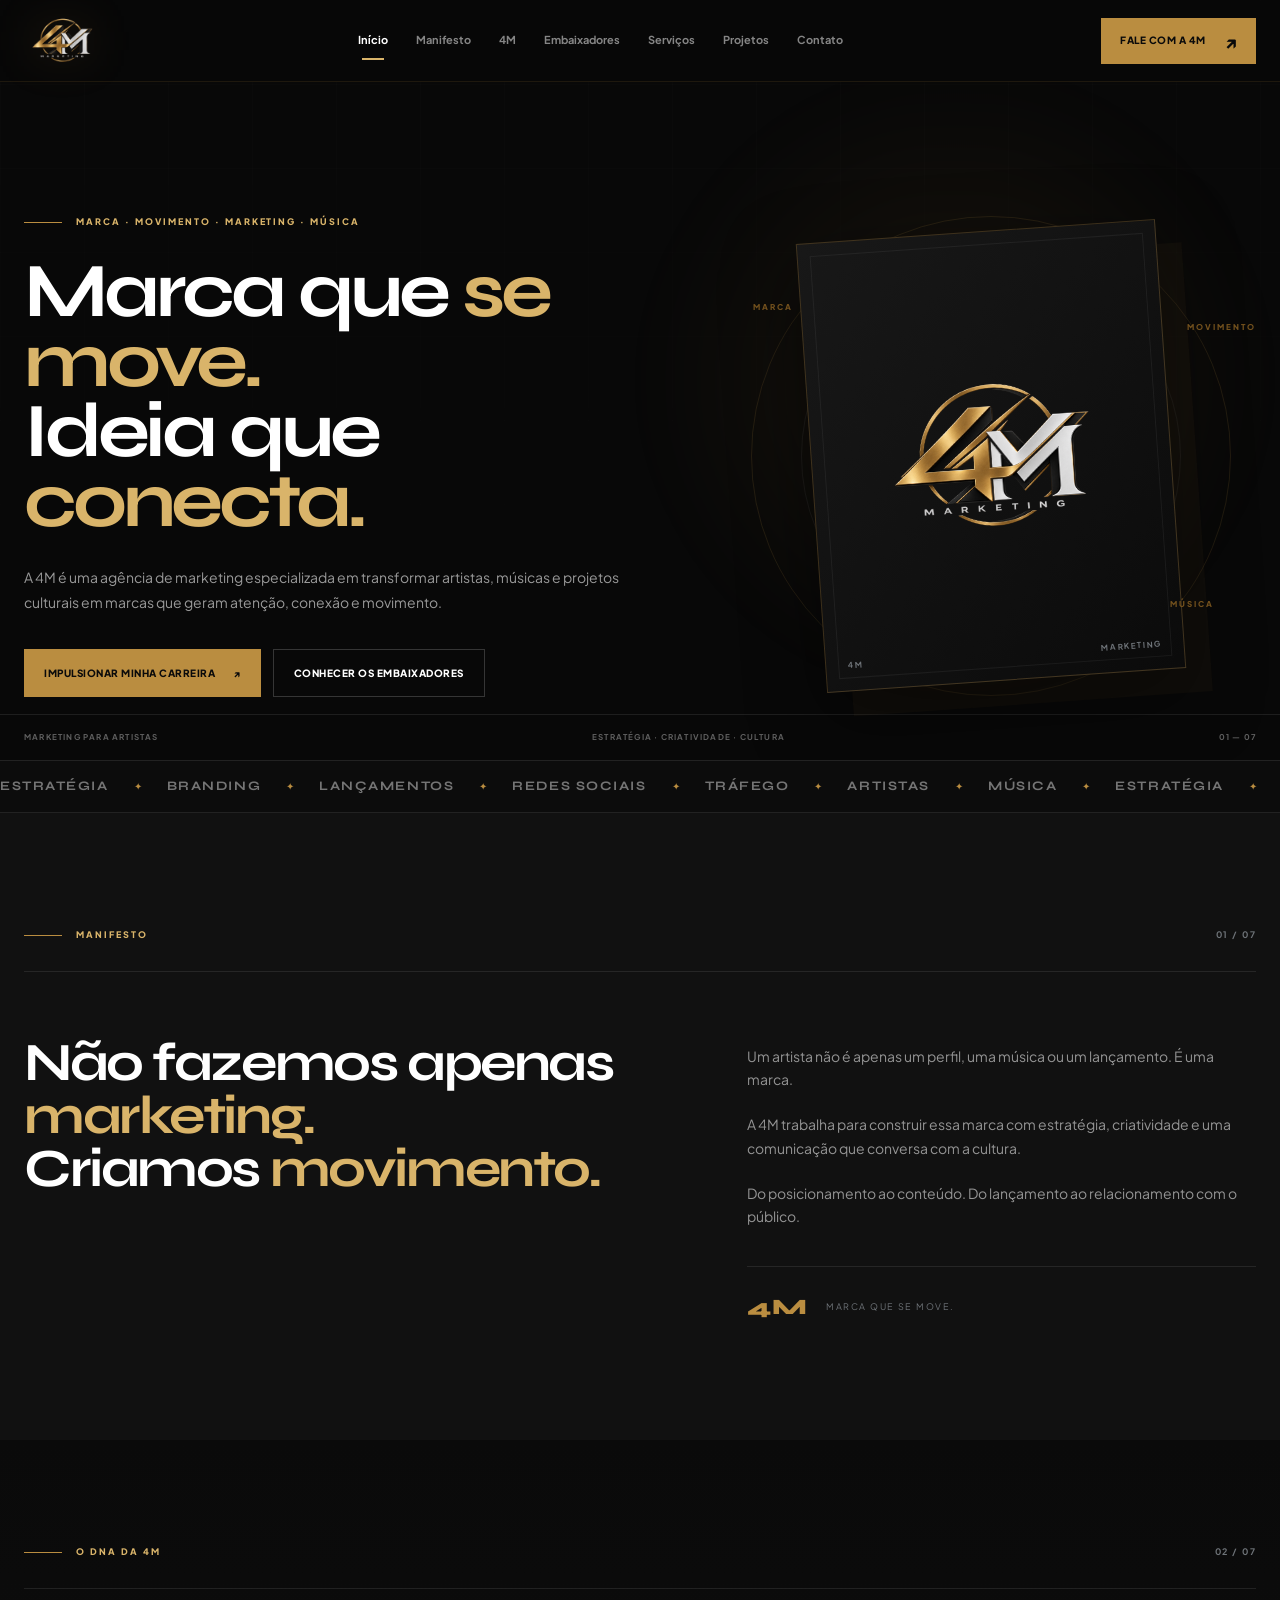
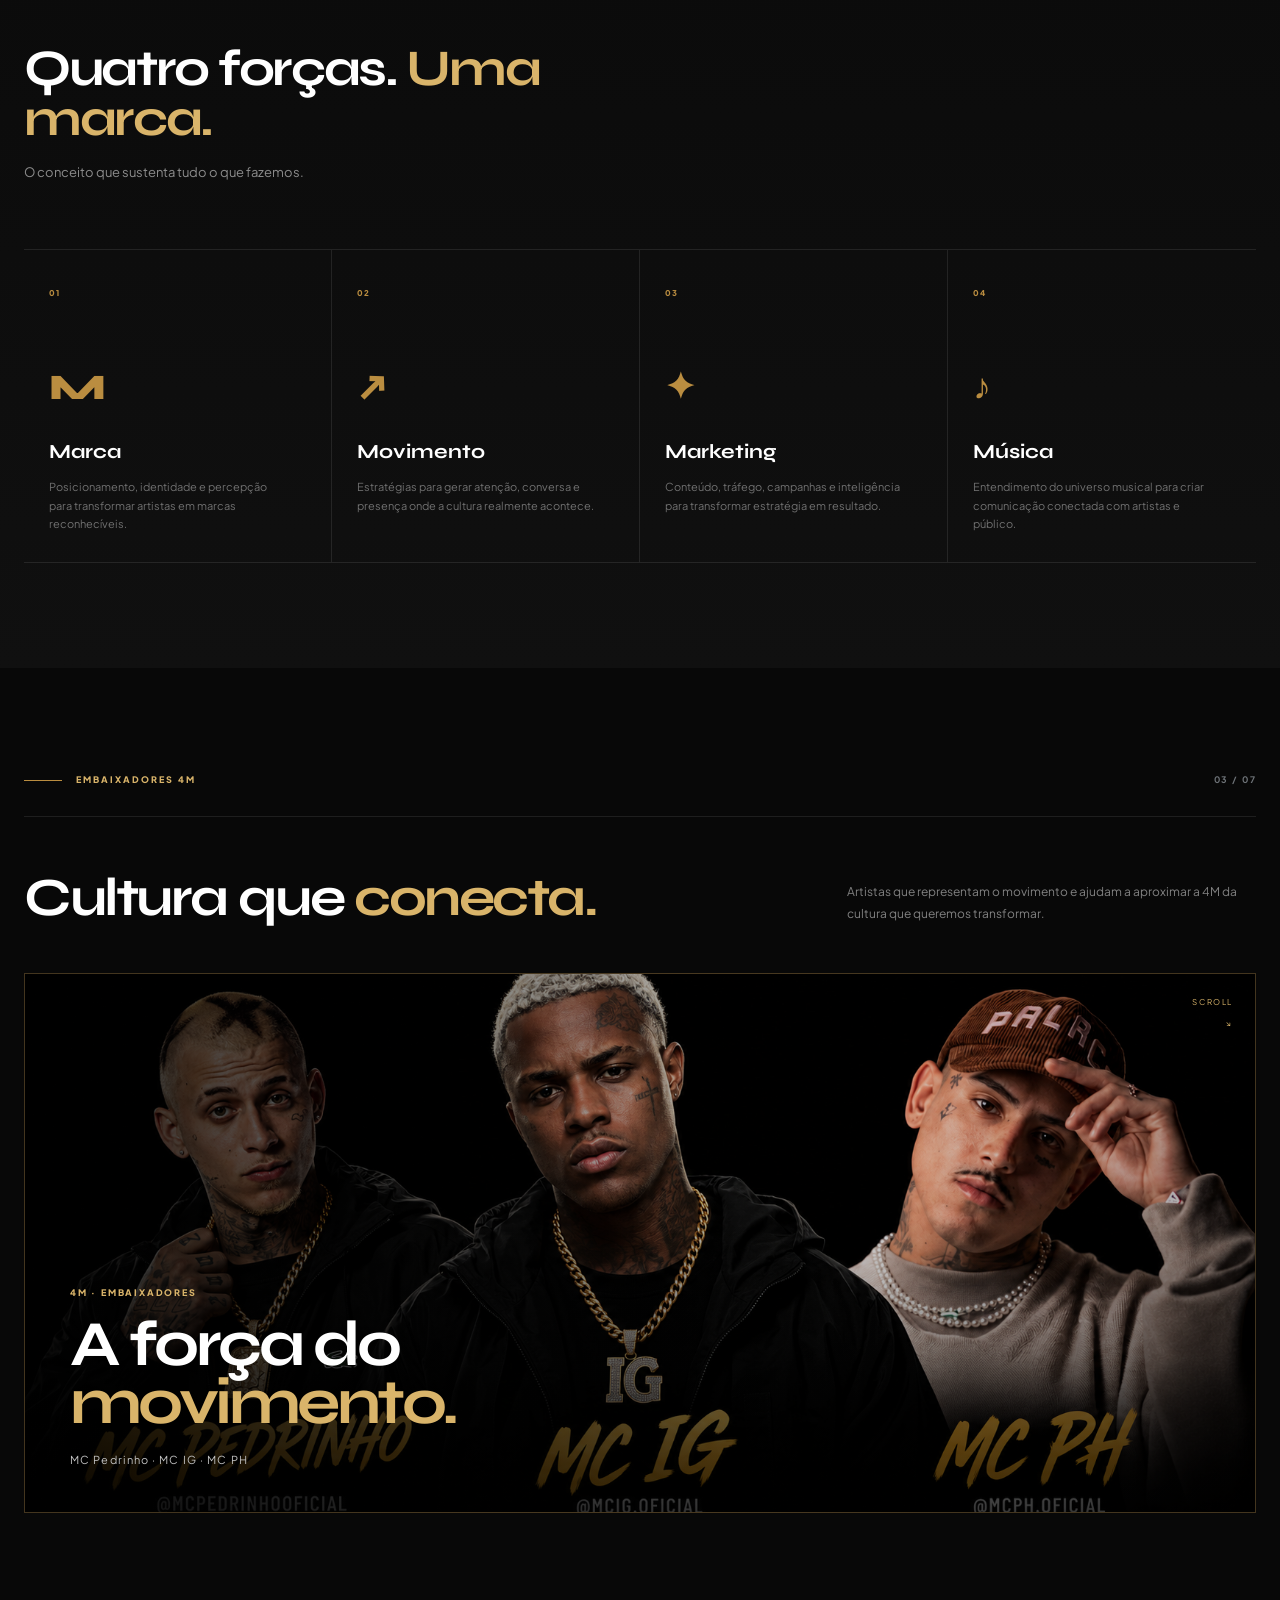
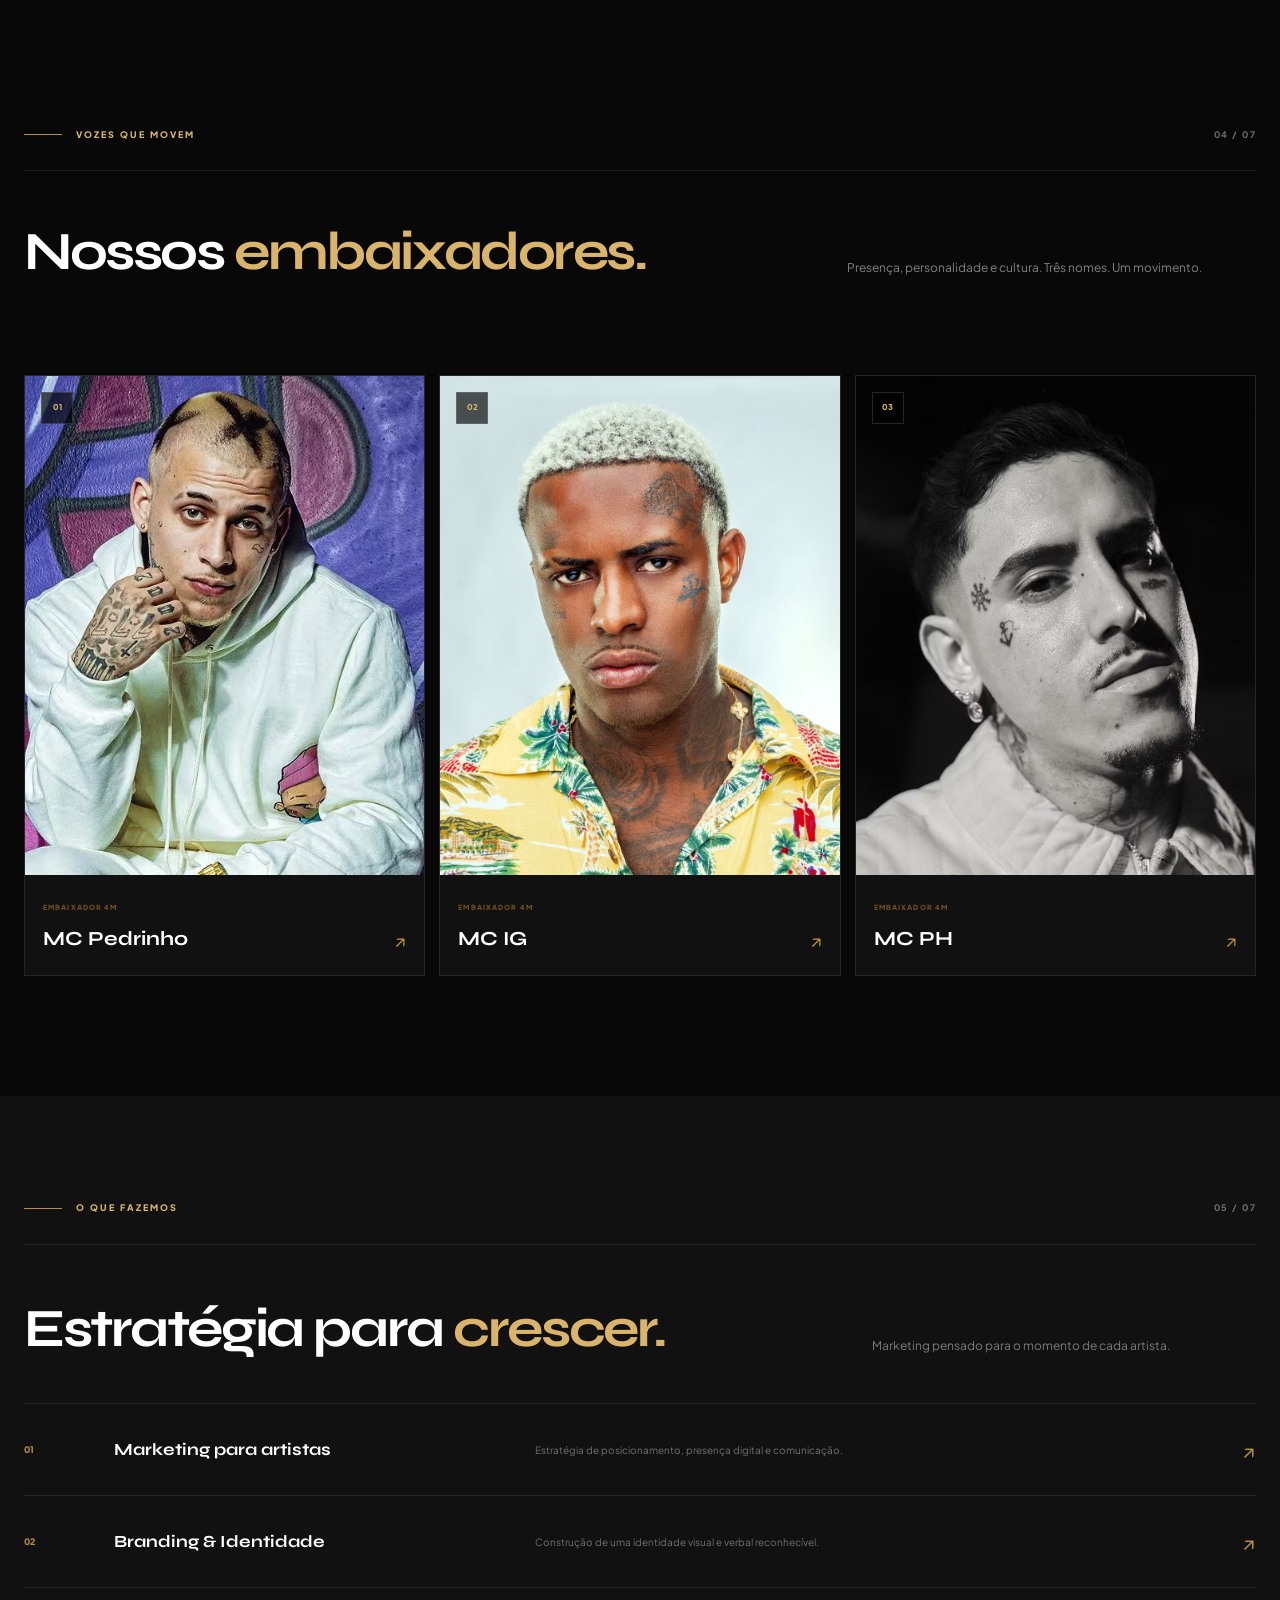
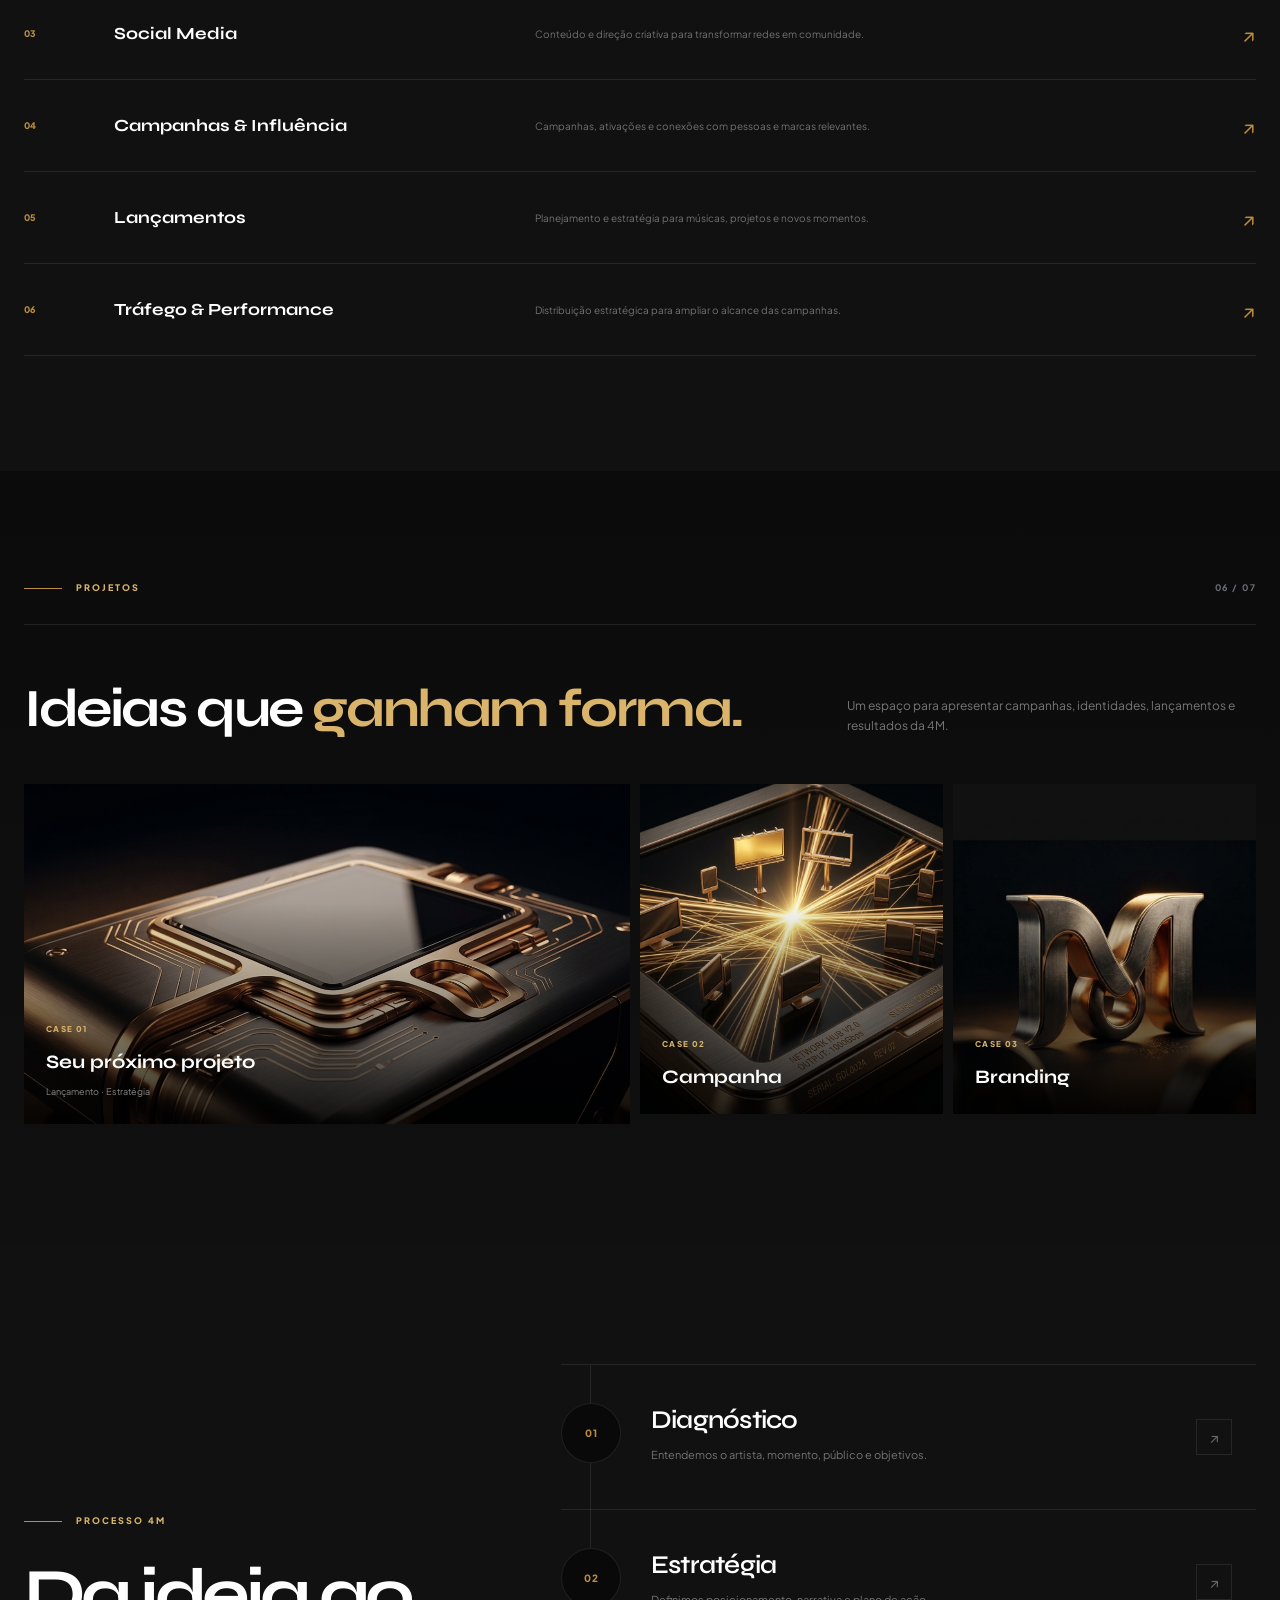
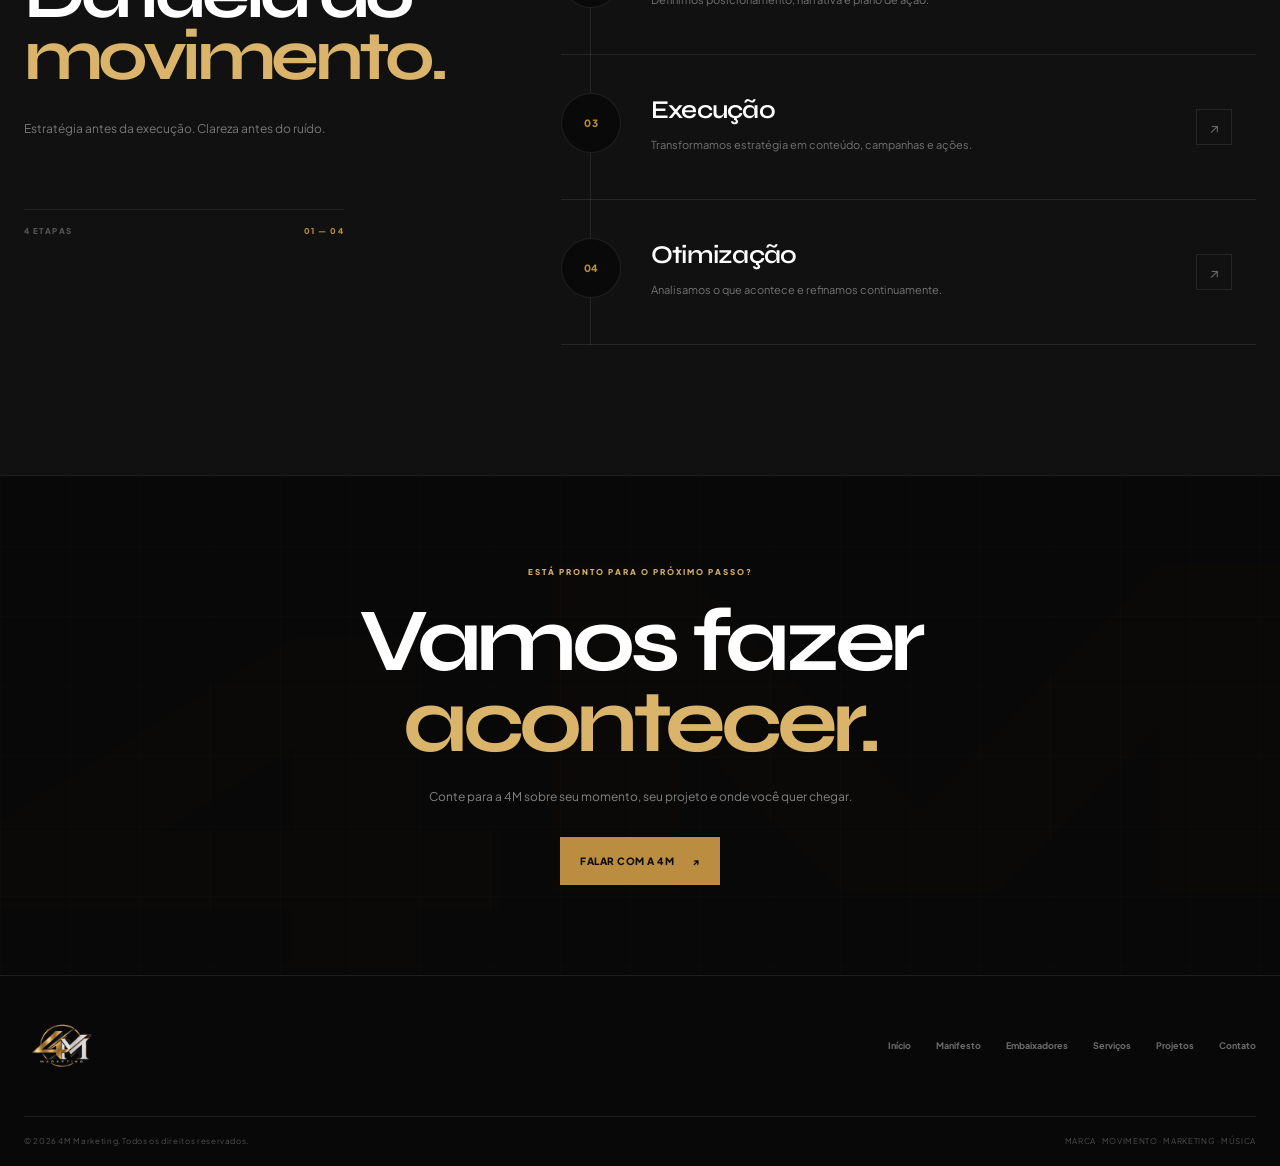
==== index.html @ 65930aad "primeiro projeto" ====
<!DOCTYPE html>
<html lang="pt-BR">

<head>
    <meta charset="UTF-8">

    <meta name="viewport"
        content="width=device-width, initial-scale=1.0">

    <meta name="theme-color" content="#0A0A0A">

    <meta name="description"
        content="4M Marketing — Estratégia, posicionamento e comunicação para artistas, cantores e projetos musicais.">

    <meta name="author" content="4M Marketing">

    <meta property="og:title"
        content="4M Marketing | Marca que se move.">

    <meta property="og:description"
        content="Marketing estratégico para artistas que querem transformar atenção em movimento.">

    <meta property="og:type" content="website">

    <link rel="icon"
        type="image/png"
        href="assets/imagens/icone.png">

    <link rel="preconnect"
        href="https://fonts.googleapis.com">

    <link rel="preconnect"
        href="https://fonts.gstatic.com"
        crossorigin>

    <link href="https://fonts.googleapis.com/css2?family=Plus+Jakarta+Sans:wght@400;500;600;700;800&family=Syne:wght@500;600;700;800&display=swap"
        rel="stylesheet">

    <link rel="stylesheet"
        href="assets/css/style.css">

    <title>4M Marketing | Marca que se move.</title>
</head>

<body>

    <!-- =========================================
         LOADING SCREEN
    ========================================== -->

    <div class="loader" id="loader">

        <div class="loader-content">

            <div class="loader-logo">
                <img src="assets/imagens/logo.png"
                    alt="4M Marketing">
            </div>

            <div class="loader-line">
                <span id="loaderProgress"></span>
            </div>

            <div class="loader-meta">
                <span>4M MARKETING</span>
                <span>EST. 4M</span>
            </div>

        </div>

    </div>


    <!-- =========================================
         SCROLL PROGRESS
    ========================================== -->

    <div class="scroll-progress"
        id="scrollProgress"></div>


    <!-- =========================================
         HEADER
    ========================================== -->

    <header class="site-header" id="header">

        <div class="header-inner">

            <a href="#inicio"
                class="brand"
                aria-label="4M Marketing - Início">

                <span class="brand-glow"></span>

                <img src="assets/imagens/logo.png"
                    alt="4M Marketing"
                    class="brand-logo">

            </a>


            <nav class="desktop-nav"
                id="desktopNav"
                aria-label="Navegação principal">

                <a href="#inicio" class="nav-link active">
                    Início
                </a>

                <a href="#manifesto" class="nav-link">
                    Manifesto
                </a>

                <a href="#4m" class="nav-link">
                    4M
                </a>

                <a href="#embaixadores" class="nav-link">
                    Embaixadores
                </a>

                <a href="#servicos" class="nav-link">
                    Serviços
                </a>

                <a href="#projetos" class="nav-link">
                    Projetos
                </a>

                <a href="#contato" class="nav-link">
                    Contato
                </a>

            </nav>


            <a href="#contato"
                class="header-cta">

                <span>Fale com a 4M</span>

                <span class="cta-arrow">↗</span>

            </a>


            <button class="menu-toggle"
                id="menuToggle"
                aria-label="Abrir menu"
                aria-expanded="false">

                <span></span>
                <span></span>
                <span></span>

            </button>

        </div>


        <!-- MENU MOBILE -->

        <nav class="mobile-nav"
            id="mobileNav"
            aria-label="Navegação mobile">

            <a href="#inicio">Início</a>
            <a href="#manifesto">Manifesto</a>
            <a href="#4m">4M</a>
            <a href="#embaixadores">Embaixadores</a>
            <a href="#servicos">Serviços</a>
            <a href="#projetos">Projetos</a>
            <a href="#contato">Contato</a>

        </nav>

    </header>


    <main>

        <!-- =========================================
             HERO
        ========================================== -->

        <section class="hero section-dark"
            id="inicio">

            <div class="hero-background">
                <div class="hero-grid"></div>
                <div class="hero-glow"></div>
            </div>


            <div class="container hero-container">

                <div class="hero-copy reveal">

                    <div class="eyebrow">

                        <span class="eyebrow-line"></span>

                        <span>
                            MARCA · MOVIMENTO · MARKETING · MÚSICA
                        </span>

                    </div>


                    <h1>

                        Marca que
                        <strong>se move.</strong>

                        <br>

                        Ideia que
                        <strong>conecta.</strong>

                    </h1>


                    <p class="hero-description">

                        A 4M é uma agência de marketing
                        especializada em transformar artistas,
                        músicas e projetos culturais em marcas
                        que geram atenção, conexão e movimento.

                    </p>


                    <div class="hero-actions">

                        <a href="#contato"
                            class="button button-gold">

                            <span>Impulsionar minha carreira</span>

                            <span>↗</span>

                        </a>


                        <a href="#embaixadores"
                            class="button button-outline">

                            Conhecer os embaixadores

                        </a>

                    </div>

                </div>


                <div class="hero-visual reveal reveal-delay">

                    <div class="hero-orbit orbit-one"></div>
                    <div class="hero-orbit orbit-two"></div>
                    <div class="hero-orbit orbit-three"></div>

                    <div class="hero-image-frame">

                        <img src="assets/imagens/logo.png"
                            alt="Identidade visual 4M Marketing">

                        <div class="hero-image-caption">
                            <span>4M</span>
                            <span>MARKETING</span>
                        </div>

                    </div>

                    <span class="visual-label visual-label-one">
                        MARCA
                    </span>

                    <span class="visual-label visual-label-two">
                        MOVIMENTO
                    </span>

                    <span class="visual-label visual-label-three">
                        MÚSICA
                    </span>

                </div>

            </div>


            <div class="hero-bottom">

                <div class="container hero-bottom-inner">

                    <span>
                        MARKETING PARA ARTISTAS
                    </span>

                    <span>
                        ESTRATÉGIA · CRIATIVIDADE · CULTURA
                    </span>

                    <span>
                        01 — 07
                    </span>

                </div>

            </div>

        </section>


        <!-- =========================================
             MARQUEE
        ========================================== -->

        <section class="ticker">

            <div class="ticker-track">

                <span>ESTRATÉGIA</span>
                <i>✦</i>

                <span>BRANDING</span>
                <i>✦</i>

                <span>LANÇAMENTOS</span>
                <i>✦</i>

                <span>REDES SOCIAIS</span>
                <i>✦</i>

                <span>TRÁFEGO</span>
                <i>✦</i>

                <span>ARTISTAS</span>
                <i>✦</i>

                <span>MÚSICA</span>
                <i>✦</i>

                <span>ESTRATÉGIA</span>
                <i>✦</i>

                <span>BRANDING</span>
                <i>✦</i>

                <span>LANÇAMENTOS</span>
                <i>✦</i>

                <span>REDES SOCIAIS</span>
                <i>✦</i>

                <span>TRÁFEGO</span>
                <i>✦</i>

                <span>ARTISTAS</span>
                <i>✦</i>

                <span>MÚSICA</span>
                <i>✦</i>

            </div>

        </section>


        <!-- =========================================
             MANIFESTO
        ========================================== -->

        <section class="manifesto section-light"
            id="manifesto">

            <div class="container">

                <div class="section-top reveal">

                    <div class="eyebrow">

                        <span class="eyebrow-line"></span>

                        <span>MANIFESTO</span>

                    </div>

                    <span class="section-number">
                        01 / 07
                    </span>

                </div>


                <div class="manifesto-grid">

                    <div class="manifesto-title reveal">

                        <h2>

                            Não fazemos apenas
                            <strong>marketing.</strong>

                            <br>

                            Criamos
                            <strong>movimento.</strong>

                        </h2>

                    </div>


                    <div class="manifesto-copy reveal reveal-delay">

                        <p>

                            Um artista não é apenas um perfil,
                            uma música ou um lançamento.

                            É uma marca.

                        </p>

                        <p>

                            A 4M trabalha para construir essa marca
                            com estratégia, criatividade e uma
                            comunicação que conversa com a cultura.

                        </p>

                        <p>

                            Do posicionamento ao conteúdo.
                            Do lançamento ao relacionamento
                            com o público.

                        </p>


                        <div class="manifesto-signature">

                            <span>4M</span>

                            <span>
                                Marca que se move.
                            </span>

                        </div>

                    </div>

                </div>

            </div>

        </section>


        <!-- =========================================
             4M
        ========================================== -->

        <section class="pillars section-dark"
            id="4m">

            <div class="container">

                <div class="section-top reveal">

                    <div class="eyebrow">

                        <span class="eyebrow-line"></span>

                        <span>O DNA DA 4M</span>

                    </div>

                    <span class="section-number">
                        02 / 07
                    </span>

                </div>


                <div class="pillars-heading reveal">

                    <div>

                        <h2>

                            Quatro forças.
                            <strong>Uma marca.</strong>

                        </h2>

                        <p>
                            O conceito que sustenta tudo
                            o que fazemos.
                        </p>

                    </div>

                </div>


                <div class="pillar-grid">

                    <article class="pillar reveal">

                        <span class="pillar-number">01</span>

                        <div class="pillar-icon">M</div>

                        <h3>Marca</h3>

                        <p>
                            Posicionamento, identidade e
                            percepção para transformar artistas
                            em marcas reconhecíveis.
                        </p>

                    </article>


                    <article class="pillar reveal">

                        <span class="pillar-number">02</span>

                        <div class="pillar-icon">↗</div>

                        <h3>Movimento</h3>

                        <p>
                            Estratégias para gerar atenção,
                            conversa e presença onde a cultura
                            realmente acontece.
                        </p>

                    </article>


                    <article class="pillar reveal">

                        <span class="pillar-number">03</span>

                        <div class="pillar-icon">✦</div>

                        <h3>Marketing</h3>

                        <p>
                            Conteúdo, tráfego, campanhas e
                            inteligência para transformar
                            estratégia em resultado.
                        </p>

                    </article>


                    <article class="pillar reveal">

                        <span class="pillar-number">04</span>

                        <div class="pillar-icon">♪</div>

                        <h3>Música</h3>

                        <p>
                            Entendimento do universo musical
                            para criar comunicação conectada
                            com artistas e público.
                        </p>

                    </article>

                </div>

            </div>

        </section>


        <!-- =========================================
             BANNER EMBAIXADORES
        ========================================== -->

        <section class="ambassador-feature section-dark"
            id="embaixadores">

            <div class="container">

                <div class="section-top reveal">

                    <div class="eyebrow">

                        <span class="eyebrow-line"></span>

                        <span>EMBAIXADORES 4M</span>

                    </div>

                    <span class="section-number">
                        03 / 07
                    </span>

                </div>


                <div class="feature-heading reveal">

                    <div>

                        <h2>

                            Cultura que
                            <strong>conecta.</strong>

                        </h2>

                    </div>

                    <p>

                        Artistas que representam o
                        movimento e ajudam a aproximar
                        a 4M da cultura que queremos transformar.

                    </p>

                </div>


                <!-- BANNER PRINCIPAL -->

                <div class="ambassador-banner reveal">

                    <div class="image-slot">

                        <img
                            src="assets/imagens/banner-embaixadores.jpg"
                            alt="MC Pedrinho, MC IG e MC PH — Embaixadores 4M"
                            loading="lazy"
                            decoding="async">

                        <div class="image-placeholder">

                            <span class="placeholder-number">
                                4M
                            </span>

                            <strong>
                                ADICIONE A IMAGEM DOS
                                <br>
                                TRÊS EMBAIXADORES
                            </strong>

                            <small>
                                banner-embaixadores.jpg
                            </small>

                        </div>

                    </div>


                    <div class="banner-overlay"></div>


                    <div class="banner-content">

                        <span class="banner-tag">
                            4M · EMBAIXADORES
                        </span>

                        <h3>
                            A força do
                            <strong>movimento.</strong>
                        </h3>

                        <p>
                            MC Pedrinho · MC IG · MC PH
                        </p>

                    </div>


                    <div class="banner-corner">
                        <span>SCROLL</span>
                        <span>↘</span>
                    </div>

                </div>

            </div>

        </section>


        <!-- =========================================
             ARTISTAS
        ========================================== -->

        <section class="artists section-dark">

            <div class="container">

                <div class="section-top reveal">

                    <div class="eyebrow">

                        <span class="eyebrow-line"></span>

                        <span>VOZES QUE MOVEM</span>

                    </div>

                    <span class="section-number">
                        04 / 07
                    </span>

                </div>


                <div class="feature-heading reveal">

                    <h2>
                        Nossos
                        <strong>embaixadores.</strong>
                    </h2>

                    <p>
                        Presença, personalidade e cultura.
                        Três nomes. Um movimento.
                    </p>

                </div>


                <div class="artist-grid">


                    <!-- MC PEDRINHO -->

                    <article class="artist-card reveal">

                        <div class="artist-image">

                            <img
                                src="assets/imagens/mc-pedrinho.jpg"
                                alt="MC Pedrinho"
                                loading="lazy"
                                decoding="async">

                            <div class="image-placeholder">

                                <span>01</span>

                                <strong>
                                    ADICIONE A FOTO
                                </strong>

                                <small>
                                    mc-pedrinho.jpg
                                </small>

                            </div>

                            <div class="artist-index">
                                01
                            </div>

                        </div>


                        <div class="artist-info">

                            <div>

                                <span>
                                    EMBAIXADOR 4M
                                </span>

                                <h3>
                                    MC Pedrinho
                                </h3>

                            </div>

                            <span class="artist-arrow">
                                ↗
                            </span>

                        </div>

                    </article>


                    <!-- MC IG -->

                    <article class="artist-card reveal">

                        <div class="artist-image">

                            <img
                                src="assets/imagens/mc-ig.jpg"
                                alt="MC IG"
                                loading="lazy"
                                decoding="async">

                            <div class="image-placeholder">

                                <span>02</span>

                                <strong>
                                    ADICIONE A FOTO
                                </strong>

                                <small>
                                    mc-ig.jpg
                                </small>

                            </div>

                            <div class="artist-index">
                                02
                            </div>

                        </div>


                        <div class="artist-info">

                            <div>

                                <span>
                                    EMBAIXADOR 4M
                                </span>

                                <h3>
                                    MC IG
                                </h3>

                            </div>

                            <span class="artist-arrow">
                                ↗
                            </span>

                        </div>

                    </article>


                    <!-- MC PH -->

                    <article class="artist-card reveal">

                        <div class="artist-image">

                            <img
                                src="assets/imagens/mc-ph.jpg"
                                alt="MC PH"
                                loading="lazy"
                                decoding="async">

                            <div class="image-placeholder">

                                <span>03</span>

                                <strong>
                                    ADICIONE A FOTO
                                </strong>

                                <small>
                                    mc-ph.jpg
                                </small>

                            </div>

                            <div class="artist-index">
                                03
                            </div>

                        </div>


                        <div class="artist-info">

                            <div>

                                <span>
                                    EMBAIXADOR 4M
                                </span>

                                <h3>
                                    MC PH
                                </h3>

                            </div>

                            <span class="artist-arrow">
                                ↗
                            </span>

                        </div>

                    </article>

                </div>

            </div>

        </section>


        <!-- =========================================
             SERVIÇOS
        ========================================== -->

        <section class="services section-light"
            id="servicos">

            <div class="container">

                <div class="section-top reveal">

                    <div class="eyebrow">

                        <span class="eyebrow-line"></span>

                        <span>O QUE FAZEMOS</span>

                    </div>

                    <span class="section-number">
                        05 / 07
                    </span>

                </div>


                <div class="services-heading reveal">

                    <h2>

                        Estratégia para
                        <strong>crescer.</strong>

                    </h2>

                    <p>
                        Marketing pensado para o momento
                        de cada artista.
                    </p>

                </div>


                <div class="service-list">


                    <article class="service-item reveal">

                        <span class="service-number">
                            01
                        </span>

                        <div class="service-main">

                            <h3>
                                Marketing para artistas
                            </h3>

                            <p>
                                Estratégia de posicionamento,
                                presença digital e comunicação.
                            </p>

                        </div>

                        <span class="service-icon">
                            ↗
                        </span>

                    </article>


                    <article class="service-item reveal">

                        <span class="service-number">
                            02
                        </span>

                        <div class="service-main">

                            <h3>
                                Branding & Identidade
                            </h3>

                            <p>
                                Construção de uma identidade
                                visual e verbal reconhecível.
                            </p>

                        </div>

                        <span class="service-icon">
                            ↗
                        </span>

                    </article>


                    <article class="service-item reveal">

                        <span class="service-number">
                            03
                        </span>

                        <div class="service-main">

                            <h3>
                                Social Media
                            </h3>

                            <p>
                                Conteúdo e direção criativa para
                                transformar redes em comunidade.
                            </p>

                        </div>

                        <span class="service-icon">
                            ↗
                        </span>

                    </article>


                    <article class="service-item reveal">

                        <span class="service-number">
                            04
                        </span>

                        <div class="service-main">

                            <h3>
                                Campanhas & Influência
                            </h3>

                            <p>
                                Campanhas, ativações e conexões
                                com pessoas e marcas relevantes.
                            </p>

                        </div>

                        <span class="service-icon">
                            ↗
                        </span>

                    </article>


                    <article class="service-item reveal">

                        <span class="service-number">
                            05
                        </span>

                        <div class="service-main">

                            <h3>
                                Lançamentos
                            </h3>

                            <p>
                                Planejamento e estratégia para
                                músicas, projetos e novos momentos.
                            </p>

                        </div>

                        <span class="service-icon">
                            ↗
                        </span>

                    </article>


                    <article class="service-item reveal">

                        <span class="service-number">
                            06
                        </span>

                        <div class="service-main">

                            <h3>
                                Tráfego & Performance
                            </h3>

                            <p>
                                Distribuição estratégica para ampliar
                                o alcance das campanhas.
                            </p>

                        </div>

                        <span class="service-icon">
                            ↗
                        </span>

                    </article>

                </div>

            </div>

        </section>


        <!-- =========================================
             PROJETOS
        ========================================== -->

        <section class="projects section-dark"
            id="projetos">

            <div class="container">

                <div class="section-top reveal">

                    <div class="eyebrow">

                        <span class="eyebrow-line"></span>

                        <span>PROJETOS</span>

                    </div>

                    <span class="section-number">
                        06 / 07
                    </span>

                </div>


                <div class="projects-heading reveal">

                    <h2>

                        Ideias que
                        <strong>ganham forma.</strong>

                    </h2>

                    <p>
                        Um espaço para apresentar campanhas,
                        identidades, lançamentos e resultados
                        da 4M.
                    </p>

                </div>


                <div class="project-grid">


                    <!-- PROJETO PRINCIPAL -->

                    <article class="project-card project-large reveal">

                        <div class="project-image">

                            <img
                                src="assets/imagens/projeto-01.jpg"
                                alt="Projeto 4M"
                                loading="lazy"
                                decoding="async">

                            <div class="image-placeholder">

                                <span>01</span>

                                <strong>
                                    ADICIONE A IMAGEM
                                </strong>

                                <small>
                                    projeto-01.jpg
                                </small>

                            </div>

                            <div class="project-overlay"></div>

                            <div class="project-content">

                                <span>
                                    CASE 01
                                </span>

                                <h3>
                                    Seu próximo projeto
                                </h3>

                                <small>
                                    Lançamento · Estratégia
                                </small>

                            </div>

                        </div>

                    </article>


                    <!-- PROJETO 2 -->

                    <article class="project-card reveal">

                        <div class="project-image">

                            <img
                                src="assets/imagens/projeto-02.jpg"
                                alt="Campanha 4M"
                                loading="lazy"
                                decoding="async">

                            <div class="image-placeholder">

                                <span>02</span>

                                <strong>
                                    ADICIONE A IMAGEM
                                </strong>

                                <small>
                                    projeto-02.jpg
                                </small>

                            </div>

                            <div class="project-overlay"></div>

                            <div class="project-content">

                                <span>
                                    CASE 02
                                </span>

                                <h3>
                                    Campanha
                                </h3>

                            </div>

                        </div>

                    </article>


                    <!-- PROJETO 3 -->

                    <article class="project-card reveal">

                        <div class="project-image">

                            <img
                                src="assets/imagens/projeto-03.jpg"
                                alt="Branding 4M"
                                loading="lazy"
                                decoding="async">

                            <div class="image-placeholder">

                                <span>03</span>

                                <strong>
                                    ADICIONE A IMAGEM
                                </strong>

                                <small>
                                    projeto-03.jpg
                                </small>

                            </div>

                            <div class="project-overlay"></div>

                            <div class="project-content">

                                <span>
                                    CASE 03
                                </span>

                                <h3>
                                    Branding
                                </h3>

                            </div>

                        </div>

                    </article>

                </div>

            </div>

        </section>


    <!-- =========================================
     PROCESSO
========================================== -->

<section class="process section-light" id="processo">

    <div class="container">

        <div class="process-layout">

            <!-- COLUNA ESQUERDA -->

            <div class="process-title reveal">

                <div class="eyebrow">

                    <span class="eyebrow-line"></span>

                    <span>PROCESSO 4M</span>

                </div>


                <h2>

                    Da ideia ao
                    <strong>movimento.</strong>

                </h2>


                <p>

                    Estratégia antes da execução.
                    Clareza antes do ruído.

                </p>


                <div class="process-label">

                    <span>4 ETAPAS</span>

                    <span>01 — 04</span>

                </div>

            </div>


            <!-- COLUNA DIREITA -->

            <div class="process-list">


                <!-- ETAPA 01 -->

                <article class="process-item reveal">

                    <div class="process-number">

                        <span>01</span>

                    </div>


                    <div class="process-info">

                        <h3>
                            Diagnóstico
                        </h3>

                        <p>
                            Entendemos o artista,
                            momento, público e objetivos.
                        </p>

                    </div>


                    <span class="process-arrow">
                        ↗
                    </span>

                </article>


                <!-- ETAPA 02 -->

                <article class="process-item reveal">

                    <div class="process-number">

                        <span>02</span>

                    </div>


                    <div class="process-info">

                        <h3>
                            Estratégia
                        </h3>

                        <p>
                            Definimos posicionamento,
                            narrativa e plano de ação.
                        </p>

                    </div>


                    <span class="process-arrow">
                        ↗
                    </span>

                </article>


                <!-- ETAPA 03 -->

                <article class="process-item reveal">

                    <div class="process-number">

                        <span>03</span>

                    </div>


                    <div class="process-info">

                        <h3>
                            Execução
                        </h3>

                        <p>
                            Transformamos estratégia
                            em conteúdo, campanhas e ações.
                        </p>

                    </div>


                    <span class="process-arrow">
                        ↗
                    </span>

                </article>


                <!-- ETAPA 04 -->

                <article class="process-item reveal">

                    <div class="process-number">

                        <span>04</span>

                    </div>


                    <div class="process-info">

                        <h3>
                            Otimização
                        </h3>

                        <p>
                            Analisamos o que acontece
                            e refinamos continuamente.
                        </p>

                    </div>


                    <span class="process-arrow">
                        ↗
                    </span>

                </article>


            </div>

        </div>

    </div>

</section>

        <!-- =========================================
             CTA
        ========================================== -->

        <section class="final-cta section-dark"
            id="contato">

            <div class="cta-pattern"></div>

            <div class="container">

                <div class="cta-content reveal">

                    <span class="eyebrow-center">
                        ESTÁ PRONTO PARA O PRÓXIMO PASSO?
                    </span>


                    <h2>

                        Vamos fazer
                        <strong>acontecer.</strong>

                    </h2>


                    <p>

                        Conte para a 4M sobre seu momento,
                        seu projeto e onde você quer chegar.

                    </p>


                    <a href="mailto:contato@4mmarketing.com"
                        class="button button-gold">

                        <span>
                            Falar com a 4M
                        </span>

                        <span>
                            ↗
                        </span>

                    </a>

                </div>

            </div>

        </section>

    </main>


    <!-- =========================================
         FOOTER
    ========================================== -->

    <footer class="site-footer">

        <div class="container">

            <div class="footer-top">

                <a href="#inicio"
                    class="footer-brand">

                    <img
                        src="assets/imagens/logo.png"
                        alt="4M Marketing">

                </a>


                <div class="footer-links">

                    <a href="#inicio">
                        Início
                    </a>

                    <a href="#manifesto">
                        Manifesto
                    </a>

                    <a href="#embaixadores">
                        Embaixadores
                    </a>

                    <a href="#servicos">
                        Serviços
                    </a>

                    <a href="#projetos">
                        Projetos
                    </a>

                    <a href="#contato">
                        Contato
                    </a>

                </div>

            </div>


            <div class="footer-bottom">

                <span>
                    © <span id="currentYear"></span> 4M Marketing.
                    Todos os direitos reservados.
                </span>

                <span>
                    MARCA · MOVIMENTO · MARKETING · MÚSICA
                </span>

            </div>

        </div>

    </footer>


    <!-- =========================================
         BACK TO TOP
    ========================================== -->

    <button class="back-to-top"
        id="backToTop"
        aria-label="Voltar ao topo">

        ↑

    </button>


    <script src="assets/js/app.js"
        defer></script>

</body>

</html>
---- assets/css/style.css ----
/* =========================================================
   4M MARKETING
   DESIGN SYSTEM
========================================================= */

:root {

    /* ---------- CORES DA LOGO ---------- */

    --gold-light: #D9B46A;
    --gold: #BA8D40;
    --gold-dark: #73511D;

    --silver-light: #E2E4E6;
    --silver: #B1B5B8;
    --silver-dark: #6E7378;

    --black: #080808;
    --graphite: #121212;
    --surface: #171717;
    --surface-light: #1D1D1D;

    --white: #FFFFFF;
    --text-muted: #8C8C8C;
    --text-dark-muted: #666666;

    --border-dark: rgba(255,255,255,.09);
    --border-gold: rgba(186,141,64,.30);

    /* ---------- LAYOUT ---------- */

    --container: 1240px;

    --header-height: 82px;

    /* ---------- TIPOGRAFIA ---------- */

    --font-body: "Plus Jakarta Sans", Arial, sans-serif;
    --font-display: "Syne", Arial, sans-serif;

    /* ---------- TRANSIÇÕES ---------- */

    --ease: cubic-bezier(.2,.8,.2,1);
    --transition: .35s var(--ease);

}


/* =========================================================
   RESET
========================================================= */

*,
*::before,
*::after {
    box-sizing: border-box;
    margin: 0;
    padding: 0;
}


html {
    scroll-behavior: smooth;
    scroll-padding-top: 100px;
}


body {

    background: var(--black);

    color: var(--white);

    font-family: var(--font-body);

    font-size: 15px;

    line-height: 1.65;

    overflow-x: hidden;

    -webkit-font-smoothing: antialiased;
    text-rendering: optimizeLegibility;
}


body.menu-open {
    overflow: hidden;
}


img {
    display: block;

    max-width: 100%;

    height: auto;
}


a {
    color: inherit;

    text-decoration: none;
}


button,
a {
    -webkit-tap-highlight-color: transparent;
}


button {
    border: 0;

    font: inherit;

    cursor: pointer;
}


::selection {
    background: var(--gold);

    color: var(--black);
}


/* =========================================================
   SCROLLBAR
========================================================= */

::-webkit-scrollbar {
    width: 8px;
}


::-webkit-scrollbar-track {
    background: var(--black);
}


::-webkit-scrollbar-thumb {
    background: var(--gold-dark);

    border-radius: 20px;
}


::-webkit-scrollbar-thumb:hover {
    background: var(--gold);
}


/* =========================================================
   LOADER
========================================================= */

.loader {

    position: fixed;

    inset: 0;

    z-index: 9999;

    display: grid;

    place-items: center;

    background:
        radial-gradient(
            circle at center,
            rgba(186,141,64,.08),
            transparent 30%
        ),
        #080808;

    transition:
        opacity .7s ease,
        visibility .7s ease;

}


.loader.loaded {

    opacity: 0;

    visibility: hidden;

    pointer-events: none;

}


.loader-content {

    width: min(280px, 70vw);

    text-align: center;

}


.loader-logo {

    position: relative;

    display: grid;

    place-items: center;

    margin-bottom: 38px;

}


.loader-logo::before {

    content: "";

    position: absolute;

    width: 150px;

    height: 150px;

    border-radius: 50%;

    background:
        radial-gradient(
            circle,
            rgba(186,141,64,.14),
            transparent 68%
        );

    filter: blur(5px);

}


.loader-logo img {

    position: relative;

    width: 135px;

    max-height: 100px;

    object-fit: contain;

    animation: loaderLogo 1.5s var(--ease) infinite alternate;

}


@keyframes loaderLogo {

    from {
        transform: translateY(4px);
        opacity: .75;
    }

    to {
        transform: translateY(0);
        opacity: 1;
    }

}


.loader-line {

    width: 100%;

    height: 1px;

    background: rgba(255,255,255,.12);

    overflow: hidden;

}


.loader-line span {

    display: block;

    width: 0;

    height: 100%;

    background: var(--gold-light);

    box-shadow: 0 0 14px rgba(217,180,106,.45);

    transition: width .1s linear;

}


.loader-meta {

    display: flex;

    justify-content: space-between;

    margin-top: 12px;

    color: var(--silver-dark);

    font-size: 8px;

    font-weight: 700;

    letter-spacing: .22em;

}


/* =========================================================
   SCROLL PROGRESS
========================================================= */

.scroll-progress {

    position: fixed;

    top: 0;

    left: 0;

    z-index: 1001;

    width: 0;

    height: 2px;

    background: var(--gold-light);

    box-shadow: 0 0 10px rgba(217,180,106,.4);

}


/* =========================================================
   UTILITÁRIOS
========================================================= */

.container {

    width: min(
        calc(100% - 48px),
        var(--container)
    );

    margin-inline: auto;

}


.section-dark {
    background: var(--black);
    color: var(--white);
}


.section-light {
    background: #111111;
    color: var(--white);
}


.eyebrow {

    display: flex;

    align-items: center;

    gap: 14px;

    color: var(--gold-light);

    font-size: 9px;

    font-weight: 800;

    letter-spacing: .22em;

    text-transform: uppercase;

}


.eyebrow-line {

    width: 38px;

    height: 1px;

    background: var(--gold);

}


.section-top {

    display: flex;

    align-items: center;

    justify-content: space-between;

    padding-bottom: 28px;

    border-bottom: 1px solid var(--border-dark);

}


.section-number {

    color: var(--silver-dark);

    font-size: 9px;

    font-weight: 700;

    letter-spacing: .16em;

}


.reveal {

    opacity: 0;

    transform: translateY(28px);

    transition:
        opacity .8s var(--ease),
        transform .8s var(--ease);

}


.reveal.visible {

    opacity: 1;

    transform: translateY(0);

}


.reveal-delay {
    transition-delay: .12s;
}


/* =========================================================
   HEADER
========================================================= */

.site-header {

    position: fixed;

    top: 0;

    left: 0;

    z-index: 1000;

    width: 100%;

    height: var(--header-height);

    background:
        rgba(8,8,8,.82);

    backdrop-filter: blur(18px);

    -webkit-backdrop-filter: blur(18px);

    border-bottom: 1px solid rgba(186,141,64,.13);

    transition: background var(--transition);

}


.site-header.scrolled {

    background: rgba(8,8,8,.94);

}


.header-inner {

    width: min(
        calc(100% - 48px),
        1380px
    );

    height: 100%;

    margin-inline: auto;

    display: flex;

    align-items: center;

    gap: 38px;

}


.brand {

    position: relative;

    display: flex;

    align-items: center;

    flex: 0 0 auto;

}


.brand-glow {

    position: absolute;

    width: 70px;

    height: 50px;

    left: 50%;

    top: 50%;

    transform: translate(-50%,-50%);

    background: rgba(186,141,64,.12);

    filter: blur(20px);

    opacity: .5;

}


.brand-logo {

    position: relative;

    width: 76px;

    height: 58px;

    object-fit: contain;

}


.desktop-nav {

    display: flex;

    align-items: center;

    justify-content: center;

    gap: clamp(18px, 2.2vw, 34px);

    flex: 1;

}


.nav-link {

    position: relative;

    color: #858585;

    font-size: 11px;

    font-weight: 700;

    transition: color var(--transition);

}


.nav-link::after {

    content: "";

    position: absolute;

    left: 50%;

    bottom: -10px;

    width: 0;

    height: 2px;

    transform: translateX(-50%);

    background: var(--gold-light);

    transition: width var(--transition);

}


.nav-link:hover,
.nav-link.active {

    color: var(--white);

}


.nav-link:hover::after,
.nav-link.active::after {

    width: 22px;

}


.header-cta {

    display: flex;

    align-items: center;

    gap: 18px;

    padding: 14px 19px;

    background: var(--gold);

    color: #0A0A0A;

    font-size: 10px;

    font-weight: 800;

    letter-spacing: .05em;

    text-transform: uppercase;

    transition: var(--transition);

}


.header-cta:hover {

    background: var(--gold-light);

    transform: translateY(-2px);

}


.cta-arrow {

    font-size: 18px;

    line-height: 1;

}


.menu-toggle {

    display: none;

    flex-direction: column;

    justify-content: center;

    gap: 5px;

    width: 42px;

    height: 42px;

    margin-left: auto;

    background: transparent;

}


.menu-toggle span {

    display: block;

    width: 21px;

    height: 1px;

    background: var(--white);

    transition: var(--transition);

}


.menu-toggle.active span:nth-child(1) {

    transform: translateY(6px) rotate(45deg);

}


.menu-toggle.active span:nth-child(2) {

    opacity: 0;

}


.menu-toggle.active span:nth-child(3) {

    transform: translateY(-6px) rotate(-45deg);

}


.mobile-nav {

    display: none;

}


/* =========================================================
   HERO
========================================================= */

.hero {

    position: relative;

    min-height: min(760px, 100vh);

    padding-top: calc(
        var(--header-height) + 70px
    );

    display: flex;

    align-items: center;

    overflow: hidden;

}


.hero-background {

    position: absolute;

    inset: 0;

    pointer-events: none;

}


.hero-grid {

    position: absolute;

    inset: 0;

    opacity: .32;

    background-image:
        linear-gradient(
            rgba(255,255,255,.035) 1px,
            transparent 1px
        ),
        linear-gradient(
            90deg,
            rgba(255,255,255,.035) 1px,
            transparent 1px
        );

    background-size: 84px 84px;

    mask-image:
        linear-gradient(
            to bottom,
            black,
            transparent 88%
        );

}


.hero-glow {

    position: absolute;

    width: 650px;

    height: 650px;

    right: 0;

    top: 50%;

    transform: translateY(-50%);

    background:
        radial-gradient(
            circle,
            rgba(186,141,64,.10),
            transparent 68%
        );

    filter: blur(25px);

}


.hero-container {

    position: relative;

    z-index: 2;

    display: grid;

    grid-template-columns:
        minmax(0, 1.08fr)
        minmax(380px, .92fr);

    align-items: center;

    gap: 80px;

}


.hero-copy {

    max-width: 650px;

}


.hero-copy .eyebrow {

    margin-bottom: 28px;

}


.hero h1 {

    max-width: 730px;

    font-family: var(--font-display);

    font-size: clamp(
        3.4rem,
        6vw,
        6.3rem
    );

    line-height: .91;

    letter-spacing: -.055em;

    font-weight: 700;

}


.hero h1 strong {

    color: var(--gold-light);

    font-weight: inherit;

}


.hero-description {

    max-width: 600px;

    margin-top: 28px;

    color: #999999;

    font-size: 14px;

    line-height: 1.8;

}


.hero-actions {

    display: flex;

    align-items: center;

    flex-wrap: wrap;

    gap: 12px;

    margin-top: 34px;

}


.button {

    display: inline-flex;

    align-items: center;

    justify-content: center;

    gap: 18px;

    min-height: 48px;

    padding: 0 20px;

    font-size: 10px;

    font-weight: 800;

    letter-spacing: .05em;

    text-transform: uppercase;

    transition: var(--transition);

}


.button-gold {

    background: var(--gold);

    color: #0A0A0A;

}


.button-gold:hover {

    background: var(--gold-light);

    transform: translateY(-3px);

    box-shadow:
        0 12px 30px rgba(186,141,64,.15);

}


.button-outline {

    border: 1px solid rgba(255,255,255,.18);

    color: var(--white);

}


.button-outline:hover {

    border-color: var(--gold);

    color: var(--gold-light);

}


.hero-visual {

    position: relative;

    height: 500px;

    display: grid;

    place-items: center;

}


.hero-image-frame {

    position: relative;

    z-index: 2;

    width: min(360px, 75%);

    aspect-ratio: 4 / 5;

    display: grid;

    place-items: center;

    background:
        linear-gradient(
            135deg,
            #181818,
            #0B0B0B
        );

    border: 1px solid rgba(186,141,64,.28);

    box-shadow:
        25px 25px 0 rgba(186,141,64,.035),
        0 25px 70px rgba(0,0,0,.5);

    transform: rotate(-4deg);

    transition: transform .8s var(--ease);

}


.hero-image-frame:hover {

    transform:
        rotate(-1deg)
        translateY(-8px);

}


.hero-image-frame::before {

    content: "";

    position: absolute;

    inset: 12px;

    border: 1px solid rgba(255,255,255,.06);

}


.hero-image-frame img {

    width: 70%;

    max-height: 70%;

    object-fit: contain;

}


.hero-image-caption {

    position: absolute;

    left: 22px;

    right: 22px;

    bottom: 18px;

    display: flex;

    justify-content: space-between;

    color: var(--silver-dark);

    font-size: 8px;

    font-weight: 700;

    letter-spacing: .2em;

}


.hero-orbit {

    position: absolute;

    border: 1px solid rgba(186,141,64,.14);

    border-radius: 50%;

}


.orbit-one {

    width: 480px;

    height: 480px;

}


.orbit-two {

    width: 380px;

    height: 380px;

    border-color: rgba(255,255,255,.06);

}


.orbit-three {

    width: 290px;

    height: 290px;

    border-color: rgba(186,141,64,.2);

}


.visual-label {

    position: absolute;

    z-index: 3;

    color: var(--gold-dark);

    font-size: 8px;

    font-weight: 800;

    letter-spacing: .25em;

}


.visual-label-one {

    top: 95px;

    left: 5%;

}


.visual-label-two {

    top: 115px;

    right: 0;

}


.visual-label-three {

    bottom: 95px;

    right: 8%;

}


.hero-bottom {

    position: absolute;

    left: 0;

    right: 0;

    bottom: 0;

    border-top: 1px solid var(--border-dark);

}


.hero-bottom-inner {

    min-height: 45px;

    display: flex;

    align-items: center;

    justify-content: space-between;

    color: #606060;

    font-size: 8px;

    font-weight: 700;

    letter-spacing: .15em;

}


/* =========================================================
   TICKER
========================================================= */

.ticker {

    overflow: hidden;

    border-top: 1px solid var(--border-dark);

    border-bottom: 1px solid var(--border-dark);

    background: #0C0C0C;

}


.ticker-track {

    width: max-content;

    display: flex;

    align-items: center;

    gap: 25px;

    padding: 15px 0;

    animation: ticker 35s linear infinite;

}


.ticker span {

    color: #757575;

    font-family: var(--font-display);

    font-size: 13px;

    font-weight: 700;

    letter-spacing: .12em;

    white-space: nowrap;

}


.ticker i {

    color: var(--gold);

    font-style: normal;

    font-size: 10px;

}


@keyframes ticker {

    to {
        transform: translateX(-50%);
    }

}


/* =========================================================
   MANIFESTO
========================================================= */

.manifesto {

    padding: 115px 0;

}


.manifesto-grid {

    display: grid;

    grid-template-columns:
        1.1fr
        .9fr;

    gap: 100px;

    padding-top: 65px;

}


.manifesto-title h2,
.feature-heading h2,
.services-heading h2,
.projects-heading h2,
.process-title h2 {

    font-family: var(--font-display);

    font-size: clamp(
        2.5rem,
        4.2vw,
        4.8rem
    );

    line-height: .98;

    letter-spacing: -.045em;

}


.manifesto-title h2 strong,
.feature-heading h2 strong,
.services-heading h2 strong,
.projects-heading h2 strong,
.process-title h2 strong {

    color: var(--gold-light);

    font-weight: inherit;

}


.manifesto-copy {

    padding-top: 8px;

}


.manifesto-copy p {

    max-width: 510px;

    margin-bottom: 22px;

    color: #949494;

    font-size: 14px;

}


.manifesto-signature {

    display: flex;

    align-items: center;

    gap: 18px;

    margin-top: 38px;

    padding-top: 22px;

    border-top: 1px solid var(--border-dark);

    color: var(--silver-dark);

    font-size: 9px;

    text-transform: uppercase;

    letter-spacing: .16em;

}


.manifesto-signature span:first-child {

    color: var(--gold);

    font-family: var(--font-display);

    font-size: 22px;

    font-weight: 800;

}


/* =========================================================
   PILLARS
========================================================= */

.pillars {

    padding: 105px 0;

    background:
        linear-gradient(
            180deg,
            #0A0A0A,
            #101010
        );

}


.pillars-heading {

    padding: 55px 0 65px;

}


.pillars-heading h2 {

    max-width: 650px;

    font-family: var(--font-display);

    font-size: clamp(
        2.5rem,
        4vw,
        4.5rem
    );

    line-height: .98;

    letter-spacing: -.045em;

}


.pillars-heading h2 strong {

    color: var(--gold-light);

}


.pillars-heading p {

    margin-top: 18px;

    color: var(--text-muted);

    font-size: 13px;

}


.pillar-grid {

    display: grid;

    grid-template-columns:
        repeat(4, 1fr);

    border-top: 1px solid var(--border-dark);

    border-bottom: 1px solid var(--border-dark);

}


.pillar {

    position: relative;

    min-height: 290px;

    padding: 28px 25px;

    border-right: 1px solid var(--border-dark);

    transition:
        background var(--transition),
        transform var(--transition);

}


.pillar:last-child {

    border-right: 0;

}


.pillar:hover {

    background: #151515;

}


.pillar-number {

    color: var(--gold);

    font-size: 8px;

    font-weight: 800;

    letter-spacing: .15em;

}


.pillar-icon {

    margin-top: 55px;

    color: var(--gold);

    font-family: var(--font-display);

    font-size: 36px;

    font-weight: 800;

}


.pillar h3 {

    margin-top: 18px;

    font-family: var(--font-display);

    font-size: 20px;

}


.pillar p {

    max-width: 240px;

    margin-top: 10px;

    color: #707070;

    font-size: 11px;

    line-height: 1.7;

}


/* =========================================================
   EMBAIXADORES FEATURE
========================================================= */

.ambassador-feature {

    padding: 105px 0 115px;

}


.feature-heading {

    display: grid;

    grid-template-columns:
        1fr
        .55fr;

    gap: 80px;

    padding: 55px 0 48px;

}


.feature-heading p {

    align-self: end;

    max-width: 400px;

    color: #818181;

    font-size: 12px;

    line-height: 1.8;

}


.ambassador-banner {

    position: relative;

    min-height: 540px;

    overflow: hidden;

    background:
        radial-gradient(
            circle at center,
            #282116,
            #101010 60%
        );

    border: 1px solid var(--border-gold);

}


.image-slot {

    position: absolute;

    inset: 0;

    overflow: hidden;

}


.image-slot > img {

    width: 100%;

    height: 100%;

    object-fit: cover;

    opacity: 0;

    transition:
        opacity .5s ease,
        transform 1s var(--ease);

}


.image-slot.has-image > img {

    opacity: 1;

}


.ambassador-banner:hover .image-slot.has-image > img {

    transform: scale(1.025);

}


.image-placeholder {

    position: absolute;

    inset: 0;

    display: flex;

    flex-direction: column;

    align-items: center;

    justify-content: center;

    gap: 10px;

    text-align: center;

    color: var(--silver);

    background:
        radial-gradient(
            circle at center,
            rgba(186,141,64,.10),
            transparent 45%
        );

}


.image-slot.has-image > .image-placeholder,
.artist-image.has-image > .image-placeholder,
.project-image.has-image > .image-placeholder {

    display: none;

}


.image-placeholder span {

    color: var(--gold);

    font-family: var(--font-display);

    font-size: 34px;

    font-weight: 800;

}


.image-placeholder strong {

    font-size: 10px;

    letter-spacing: .16em;

}


.image-placeholder small {

    color: var(--gold-dark);

    font-size: 9px;

}


.banner-overlay {

    position: absolute;

    inset: 0;

    z-index: 1;

    background:
        linear-gradient(
            90deg,
            rgba(0,0,0,.85),
            rgba(0,0,0,.15) 70%,
            rgba(0,0,0,.35)
        ),
        linear-gradient(
            0deg,
            rgba(0,0,0,.7),
            transparent 55%
        );

    pointer-events: none;

}


.banner-content {

    position: absolute;

    z-index: 2;

    left: 45px;

    bottom: 42px;

    max-width: 570px;

}


.banner-tag {

    display: block;

    margin-bottom: 15px;

    color: var(--gold-light);

    font-size: 9px;

    font-weight: 800;

    letter-spacing: .2em;

}


.banner-content h3 {

    font-family: var(--font-display);

    font-size: clamp(
        2.5rem,
        5vw,
        5.5rem
    );

    line-height: .9;

    letter-spacing: -.055em;

}


.banner-content h3 strong {

    color: var(--gold-light);

}


.banner-content p {

    margin-top: 20px;

    color: #C1C1C1;

    font-size: 11px;

    letter-spacing: .1em;

}


.banner-corner {

    position: absolute;

    z-index: 3;

    right: 22px;

    top: 22px;

    display: flex;

    flex-direction: column;

    align-items: flex-end;

    gap: 8px;

    color: var(--gold-light);

    font-size: 8px;

    letter-spacing: .2em;

}


/* =========================================================
   ARTISTAS
========================================================= */

.artists {

    padding: 100px 0 120px;

}


.artist-grid {

    display: grid;

    grid-template-columns:
        repeat(3, 1fr);

    gap: 14px;

    margin-top: 48px;

}


.artist-card {

    background: #111111;

    border: 1px solid var(--border-dark);

    transition:
        border-color var(--transition),
        transform var(--transition);

}


.artist-card:hover {

    border-color: var(--border-gold);

    transform: translateY(-5px);

}


.artist-image {

    position: relative;

    aspect-ratio: 4 / 5;

    overflow: hidden;

    background: #171717;

}


.artist-image > img {

    width: 100%;

    height: 100%;

    object-fit: cover;

    opacity: 0;

    transition:
        opacity .5s ease,
        transform .8s var(--ease);

}


.artist-image.has-image > img {

    opacity: 1;

}


.artist-card:hover .artist-image.has-image > img {

    transform: scale(1.04);

}


.artist-index {

    position: absolute;

    top: 16px;

    left: 16px;

    z-index: 2;

    width: 32px;

    height: 32px;

    display: grid;

    place-items: center;

    background: rgba(0,0,0,.65);

    border: 1px solid rgba(255,255,255,.14);

    color: var(--gold-light);

    font-size: 8px;

    font-weight: 800;

}


.artist-info {

    display: flex;

    justify-content: space-between;

    align-items: flex-end;

    padding: 17px 18px 20px;

}


.artist-info span:first-child {

    color: var(--gold-dark);

    font-size: 7px;

    font-weight: 800;

    letter-spacing: .16em;

}


.artist-info h3 {

    margin-top: 5px;

    font-family: var(--font-display);

    font-size: 20px;

}


.artist-arrow {

    color: var(--gold);

    font-size: 18px;

}


/* =========================================================
   SERVICES
========================================================= */

.services {

    padding: 105px 0 115px;

}


.services-heading {

    display: grid;

    grid-template-columns:
        1fr
        .5fr;

    gap: 80px;

    padding: 58px 0 48px;

}


.services-heading p {

    align-self: end;

    color: #7A7A7A;

    font-size: 12px;

}


.service-list {

    border-top: 1px solid var(--border-dark);

}


.service-item {

    display: grid;

    grid-template-columns:
        70px
        1fr
        50px;

    align-items: center;

    gap: 20px;

    min-height: 92px;

    padding: 15px 0;

    border-bottom: 1px solid var(--border-dark);

    transition:
        padding var(--transition),
        background var(--transition);

}


.service-item:hover {

    padding-left: 15px;

    padding-right: 15px;

    background: #161616;

}


.service-number {

    color: var(--gold);

    font-size: 9px;

    font-weight: 800;

}


.service-main {

    display: grid;

    grid-template-columns:
        minmax(180px, .6fr)
        1fr;

    gap: 30px;

    align-items: center;

}


.service-main h3 {

    font-family: var(--font-display);

    font-size: 17px;

}


.service-main p {

    color: #717171;

    font-size: 10px;

}


.service-icon {

    justify-self: end;

    color: var(--gold);

    font-size: 20px;

}


/* =========================================================
   PROJECTS
========================================================= */

.projects {

    padding: 110px 0 120px;

    background:
        linear-gradient(
            180deg,
            #0B0B0B,
            #101010
        );

}


.projects-heading {

    display: grid;

    grid-template-columns:
        1fr
        .55fr;

    gap: 80px;

    padding: 58px 0 48px;

}


.projects-heading p {

    align-self: end;

    max-width: 390px;

    color: #777777;

    font-size: 12px;

}


.project-grid {

    display: grid;

    grid-template-columns:
        1.4fr
        .7fr
        .7fr;

    gap: 10px;

}


.project-card {

    min-height: 330px;

}


.project-large {

    grid-row: span 2;

}


.project-image {

    position: relative;

    width: 100%;

    height: 100%;

    min-height: 330px;

    overflow: hidden;

    background:
        radial-gradient(
            circle at center,
            #24201A,
            #161616 60%
        );

}


.project-image > img {

    position: absolute;

    inset: 0;

    width: 100%;

    height: 100%;

    object-fit: cover;

    opacity: 0;

    transition:
        opacity .5s ease,
        transform .8s var(--ease);

}


.project-image.has-image > img {

    opacity: 1;

}


.project-card:hover .project-image.has-image > img {

    transform: scale(1.035);

}


.project-overlay {

    position: absolute;

    inset: 0;

    background:
        linear-gradient(
            0deg,
            rgba(0,0,0,.85),
            transparent 65%
        );

}


.project-content {

    position: absolute;

    z-index: 2;

    left: 22px;

    right: 22px;

    bottom: 22px;

}


.project-content span {

    color: var(--gold-light);

    font-size: 8px;

    font-weight: 800;

    letter-spacing: .17em;

}


.project-content h3 {

    margin-top: 7px;

    font-family: var(--font-display);

    font-size: 19px;

}


.project-content small {

    color: #878787;

    font-size: 9px;

}


/* =========================================================
   PROCESSO 4M
========================================================= */

.process {

    position: relative;

    padding: 120px 0 130px;

    overflow: hidden;

}


/* =========================================================
   LAYOUT
========================================================= */

.process-layout {

    display: grid;

    grid-template-columns:
        minmax(320px, .75fr)
        minmax(600px, 1.25fr);

    gap: 120px;

    align-items: start;

}


/* =========================================================
   TÍTULO
========================================================= */

.process-title {

    position: sticky;

    top: 150px;

}


.process-title h2 {

    max-width: 520px;

    margin-top: 35px;

    font-family: var(--font-display);

    font-size: clamp(
        3.8rem,
        5.5vw,
        6.5rem
    );

    line-height: .88;

    letter-spacing: -.065em;

}


.process-title h2 strong {

    display: block;

    color: var(--gold-light);

}


.process-title p {

    max-width: 320px;

    margin-top: 30px;

    color: #777777;

    font-size: 12px;

    line-height: 1.8;

}


/* =========================================================
   INDICADOR 4 ETAPAS
========================================================= */

.process-label {

    display: flex;

    justify-content: space-between;

    align-items: center;

    width: 100%;

    max-width: 320px;

    margin-top: 70px;

    padding-top: 15px;

    border-top: 1px solid var(--border-dark);

    color: #555555;

    font-size: 8px;

    font-weight: 800;

    letter-spacing: .18em;

}


.process-label span:last-child {

    color: var(--gold);

}


/* =========================================================
   LISTA
========================================================= */

.process-list {

    position: relative;

    border-top: 1px solid var(--border-dark);

}


/* =========================================================
   LINHA VERTICAL
========================================================= */

.process-list::before {

    content: "";

    position: absolute;

    top: 0;

    bottom: 0;

    left: 29px;

    width: 1px;

    background: var(--border-dark);

    pointer-events: none;

}


/* =========================================================
   ITEM
========================================================= */

.process-item {

    position: relative;

    display: grid;

    grid-template-columns:
        60px
        1fr
        40px;

    gap: 30px;

    min-height: 145px;

    padding: 38px 20px 38px 0;

    border-bottom: 1px solid var(--border-dark);

    transition:
        padding .35s ease,
        background .35s ease;

}


/* =========================================================
   NÚMERO
========================================================= */

.process-number {

    position: relative;

    z-index: 2;

    display: flex;

    align-items: flex-start;

    justify-content: flex-start;

}


.process-number span {

    display: flex;

    align-items: center;

    justify-content: center;

    width: 60px;

    height: 60px;

    border: 1px solid var(--border-dark);

    border-radius: 50%;

    background: var(--black-soft, #090909);

    color: var(--gold);

    font-size: 10px;

    font-weight: 800;

    letter-spacing: .05em;

    transition:
        background .35s ease,
        border-color .35s ease,
        color .35s ease,
        transform .35s ease;

}


/* =========================================================
   INFORMAÇÕES
========================================================= */

.process-info {

    padding-top: 3px;

}


.process-item h3 {

    margin: 0;

    font-family: var(--font-display);

    font-size: clamp(
        1.5rem,
        2vw,
        2rem
    );

    font-weight: 600;

    line-height: 1.1;

    letter-spacing: -.03em;

    transition:
        color .35s ease,
        transform .35s ease;

}


.process-item p {

    max-width: 500px;

    margin-top: 12px;

    color: #737373;

    font-size: 11px;

    line-height: 1.7;

}


/* =========================================================
   SETA
========================================================= */

.process-arrow {

    align-self: center;

    display: flex;

    align-items: center;

    justify-content: center;

    width: 36px;

    height: 36px;

    border: 1px solid var(--border-dark);

    color: #666666;

    font-size: 15px;

    transition:
        background .35s ease,
        border-color .35s ease,
        color .35s ease,
        transform .35s ease;

}


/* =========================================================
   HOVER
========================================================= */

.process-item:hover {

    padding-left: 12px;

    background:
        linear-gradient(
            90deg,
            rgba(205,165,69,.045),
            transparent
        );

}


.process-item:hover .process-number span {

    background: var(--gold);

    border-color: var(--gold);

    color: #050505;

    transform: scale(1.08);

}


.process-item:hover h3 {

    color: var(--gold-light);

    transform: translateX(5px);

}


.process-item:hover .process-arrow {

    background: var(--gold);

    border-color: var(--gold);

    color: #050505;

    transform: rotate(45deg);

}


/* =========================================================
   RESPONSIVO
========================================================= */

@media (max-width: 1000px) {

    .process {

        padding: 90px 0;

    }


    .process-layout {

        grid-template-columns: 1fr;

        gap: 70px;

    }


    .process-title {

        position: relative;

        top: auto;

    }


    .process-title h2 {

        max-width: 700px;

    }


    .process-label {

        margin-top: 45px;

    }


    .process-list {

        width: 100%;

    }

}


@media (max-width: 600px) {

    .process {

        padding: 75px 0;

    }


    .process-layout {

        gap: 50px;

    }


    .process-title h2 {

        font-size: clamp(
            3rem,
            14vw,
            4.5rem
        );

    }


    .process-item {

        grid-template-columns:
            48px
            1fr;

        gap: 18px;

        min-height: 125px;

        padding: 30px 0;

    }


    .process-list::before {

        left: 23px;

    }


    .process-number span {

        width: 48px;

        height: 48px;

        font-size: 9px;

    }


    .process-item h3 {

        font-size: 1.35rem;

    }


    .process-item p {

        font-size: 10px;

    }


    .process-arrow {

        display: none;

    }

}

/* =========================================================
   FINAL CTA
========================================================= */

.final-cta {

    position: relative;

    min-height: 500px;

    display: flex;

    align-items: center;

    justify-content: center;

    overflow: hidden;

    border-top: 1px solid var(--border-dark);

}


.cta-pattern {

    position: absolute;

    inset: 0;

    opacity: .28;

    background-image:
        linear-gradient(
            rgba(255,255,255,.04) 1px,
            transparent 1px
        ),
        linear-gradient(
            90deg,
            rgba(255,255,255,.04) 1px,
            transparent 1px
        );

    background-size: 70px 70px;

}


.cta-pattern::after {

    content: "4M";

    position: absolute;

    left: 50%;

    top: 50%;

    transform: translate(-50%, -50%);

    color: rgba(186,141,64,.045);

    font-family: var(--font-display);

    font-size: min(40vw, 600px);

    font-weight: 800;

    line-height: .7;

}


.final-cta .container {

    width: 100%;

    display: flex;

    justify-content: center;

    align-items: center;

}


.cta-content {

    position: relative;

    z-index: 2;

    width: 100%;

    max-width: 800px;

    margin: 0 auto;

    display: flex;

    flex-direction: column;

    align-items: center;

    justify-content: center;

    text-align: center;

}


.eyebrow-center {

    display: block;

    color: var(--gold-light);

    font-size: 8px;

    font-weight: 800;

    letter-spacing: .25em;

    text-align: center;

}


.cta-content h2 {

    margin-top: 22px;

    font-family: var(--font-display);

    font-size: clamp(
        3.2rem,
        7vw,
        6.5rem
    );

    line-height: .9;

    letter-spacing: -.06em;

    text-align: center;

}


.cta-content h2 strong {

    color: var(--gold-light);

}


.cta-content p {

    width: 100%;

    max-width: 510px;

    margin: 25px auto 30px;

    color: #838383;

    font-size: 12px;

    text-align: center;

}


/* =========================================================
   FOOTER
========================================================= */

.site-footer {

    background: #080808;

    border-top: 1px solid var(--border-dark);

}


.footer-top {

    display: flex;

    justify-content: space-between;

    align-items: center;

    padding: 45px 0;

}


.footer-brand img {

    width: 75px;

    height: auto;

}


.footer-links {

    display: flex;

    flex-wrap: wrap;

    gap: 25px;

}


.footer-links a {

    color: #6D6D6D;

    font-size: 9px;

    font-weight: 700;

    transition: color var(--transition);

}


.footer-links a:hover {

    color: var(--gold-light);

}


.footer-bottom {

    display: flex;

    justify-content: space-between;

    gap: 20px;

    padding: 18px 0;

    border-top: 1px solid var(--border-dark);

    color: #4F4F4F;

    font-size: 8px;

    letter-spacing: .08em;

}


/* =========================================================
   BACK TO TOP
========================================================= */

.back-to-top {

    position: fixed;

    right: 22px;

    bottom: 22px;

    z-index: 900;

    width: 42px;

    height: 42px;

    display: grid;

    place-items: center;

    background: var(--gold);

    color: #080808;

    font-size: 17px;

    opacity: 0;

    visibility: hidden;

    transform: translateY(10px);

    transition: var(--transition);

}


.back-to-top.visible {

    opacity: 1;

    visibility: visible;

    transform: translateY(0);

}


.back-to-top:hover {

    background: var(--gold-light);

    transform: translateY(-3px);

}


/* =========================================================
   TABLET
========================================================= */

@media (max-width: 1000px) {


    :root {
        --header-height: 72px;
    }


    .desktop-nav {
        gap: 15px;
    }


    .nav-link {
        font-size: 9px;
    }


    .header-cta {
        padding: 12px 14px;
        font-size: 8px;
    }


    .hero-container {

        grid-template-columns:
            1fr
            .75fr;

        gap: 35px;

    }


    .hero h1 {

        font-size: clamp(
            3rem,
            7vw,
            5rem
        );

    }


    .hero-visual {
        height: 430px;
    }


    .pillar-grid {

        grid-template-columns:
            repeat(2,1fr);

    }


    .pillar:nth-child(2) {
        border-right: 0;
    }


    .pillar:nth-child(-n+2) {
        border-bottom: 1px solid var(--border-dark);
    }


    .feature-heading,
    .projects-heading,
    .services-heading {

        grid-template-columns:
            1fr
            .65fr;

        gap: 40px;

    }


    .process-layout {

        gap: 50px;

    }


}


/* =========================================================
   MOBILE
========================================================= */

@media (max-width: 760px) {


    :root {
        --header-height: 68px;
    }


    .container {

        width: min(
            calc(100% - 32px),
            var(--container)
        );

    }


    .site-header {
        height: var(--header-height);
    }


    .header-inner {

        width: calc(100% - 32px);

    }


    .brand-logo {

        width: 64px;
        height: 50px;

    }


    .desktop-nav,
    .header-cta {

        display: none;

    }


    .menu-toggle {

        display: flex;

    }


    .mobile-nav {

        position: fixed;

        top: var(--header-height);

        left: 0;

        right: 0;

        display: flex;

        flex-direction: column;

        gap: 0;

        padding: 12px 16px 25px;

        background:
            rgba(8,8,8,.98);

        border-bottom: 1px solid var(--border-gold);

        transform:
            translateY(-20px);

        opacity: 0;

        visibility: hidden;

        transition: var(--transition);

    }


    .mobile-nav.open {

        transform: translateY(0);

        opacity: 1;

        visibility: visible;

    }


    .mobile-nav a {

        padding: 17px 5px;

        border-bottom: 1px solid var(--border-dark);

        color: #A1A1A1;

        font-size: 13px;

        font-weight: 700;

    }


    .mobile-nav a:hover {

        color: var(--gold-light);

    }


    .hero {

        min-height: auto;

        padding-top: 120px;

        padding-bottom: 70px;

    }


    .hero-container {

        display: flex;

        flex-direction: column;

        gap: 50px;

    }


    .hero-copy {

        max-width: none;

    }


    .hero-copy .eyebrow {

        margin-bottom: 22px;

    }


    .hero h1 {

        font-size: clamp(
            3rem,
            14vw,
            4.7rem
        );

        line-height: .91;

    }


    .hero-description {

        margin-top: 22px;

        font-size: 12px;

    }


    .hero-actions {

        margin-top: 27px;

    }


    .button {

        min-height: 46px;

        padding-inline: 16px;

    }


    .hero-visual {

        height: 350px;

    }


    .hero-image-frame {

        width: 230px;

    }


    .orbit-one {

        width: 350px;
        height: 350px;

    }


    .orbit-two {

        width: 285px;
        height: 285px;

    }


    .orbit-three {

        width: 220px;
        height: 220px;

    }


    .visual-label {

        font-size: 7px;

    }


    .hero-bottom {

        position: relative;

    }


    .hero-bottom-inner {

        min-height: 40px;

    }


    .hero-bottom-inner span:nth-child(2) {

        display: none;

    }


    .ticker-track {

        gap: 18px;

    }


    .ticker span {

        font-size: 11px;

    }


    .manifesto,
    .pillars,
    .ambassador-feature,
    .artists,
    .services,
    .projects,
    .process {

        padding-top: 75px;

        padding-bottom: 80px;

    }


    .section-top {

        padding-bottom: 20px;

    }


    .section-number {

        font-size: 8px;

    }


    .manifesto-grid,
    .feature-heading,
    .services-heading,
    .projects-heading,
    .process-layout {

        display: block;

        padding-top: 40px;

    }


    .manifesto-copy,
    .feature-heading p,
    .services-heading p,
    .projects-heading p,
    .process-title p {

        margin-top: 30px;

    }


    .manifesto-title h2,
    .feature-heading h2,
    .services-heading h2,
    .projects-heading h2,
    .process-title h2 {

        font-size: clamp(
            2.4rem,
            12vw,
            4rem
        );

    }


    .pillar-grid {

        grid-template-columns: 1fr;

    }


    .pillar,
    .pillar:nth-child(2) {

        min-height: auto;

        border-right: 0;

        border-bottom: 1px solid var(--border-dark);

    }


    .pillar:last-child {

        border-bottom: 0;

    }


    .pillar-icon {

        margin-top: 35px;

    }


    .ambassador-banner {

        min-height: 440px;

    }


    .banner-content {

        left: 22px;

        right: 22px;

        bottom: 25px;

    }


    .banner-content h3 {

        font-size: clamp(
            2.3rem,
            12vw,
            4rem
        );

    }


    .banner-overlay {

        background:
            linear-gradient(
                0deg,
                rgba(0,0,0,.9),
                rgba(0,0,0,.15)
            );

    }


    .artist-grid {

        grid-template-columns: 1fr;

        gap: 12px;

    }


    .artist-image {

        aspect-ratio: 16 / 11;

    }


    .service-item {

        grid-template-columns:
            38px
            1fr
            30px;

        gap: 10px;

        min-height: 100px;

    }


    .service-main {

        display: block;

    }


    .service-main p {

        margin-top: 5px;

    }


    .project-grid {

        grid-template-columns: 1fr;

    }


    .project-large {

        grid-row: auto;

    }


    .project-card,
    .project-image {

        min-height: 320px;

    }


    .process-title {

        margin-bottom: 45px;

    }


    .final-cta {

        min-height: 430px;

    }


    .cta-content h2 {

        font-size: clamp(
            3rem,
            15vw,
            5rem
        );

    }


    .footer-top {

        display: block;

        padding: 35px 0;

    }


    .footer-links {

        margin-top: 30px;

        gap: 15px 22px;

    }


    .footer-bottom {

        display: block;

        line-height: 2;

    }


    .footer-bottom span {

        display: block;

    }


    .footer-bottom span + span {

        margin-top: 8px;

    }


}


/* =========================================================
   SMALL MOBILE
========================================================= */

@media (max-width: 420px) {


    .hero h1 {

        font-size: 2.85rem;

    }


    .hero-actions {

        flex-direction: column;

        align-items: stretch;

    }


    .button {

        width: 100%;

    }


    .hero-visual {

        height: 310px;

    }


    .hero-image-frame {

        width: 210px;

    }


    .ambassador-banner {

        min-height: 390px;

    }


}


/* =========================================================
   REDUCED MOTION
========================================================= */

@media (prefers-reduced-motion: reduce) {

    html {
        scroll-behavior: auto;
    }


    *,
    *::before,
    *::after {

        animation-duration: .01ms !important;

        animation-iteration-count: 1 !important;

        transition-duration: .01ms !important;

        scroll-behavior: auto !important;

    }

}
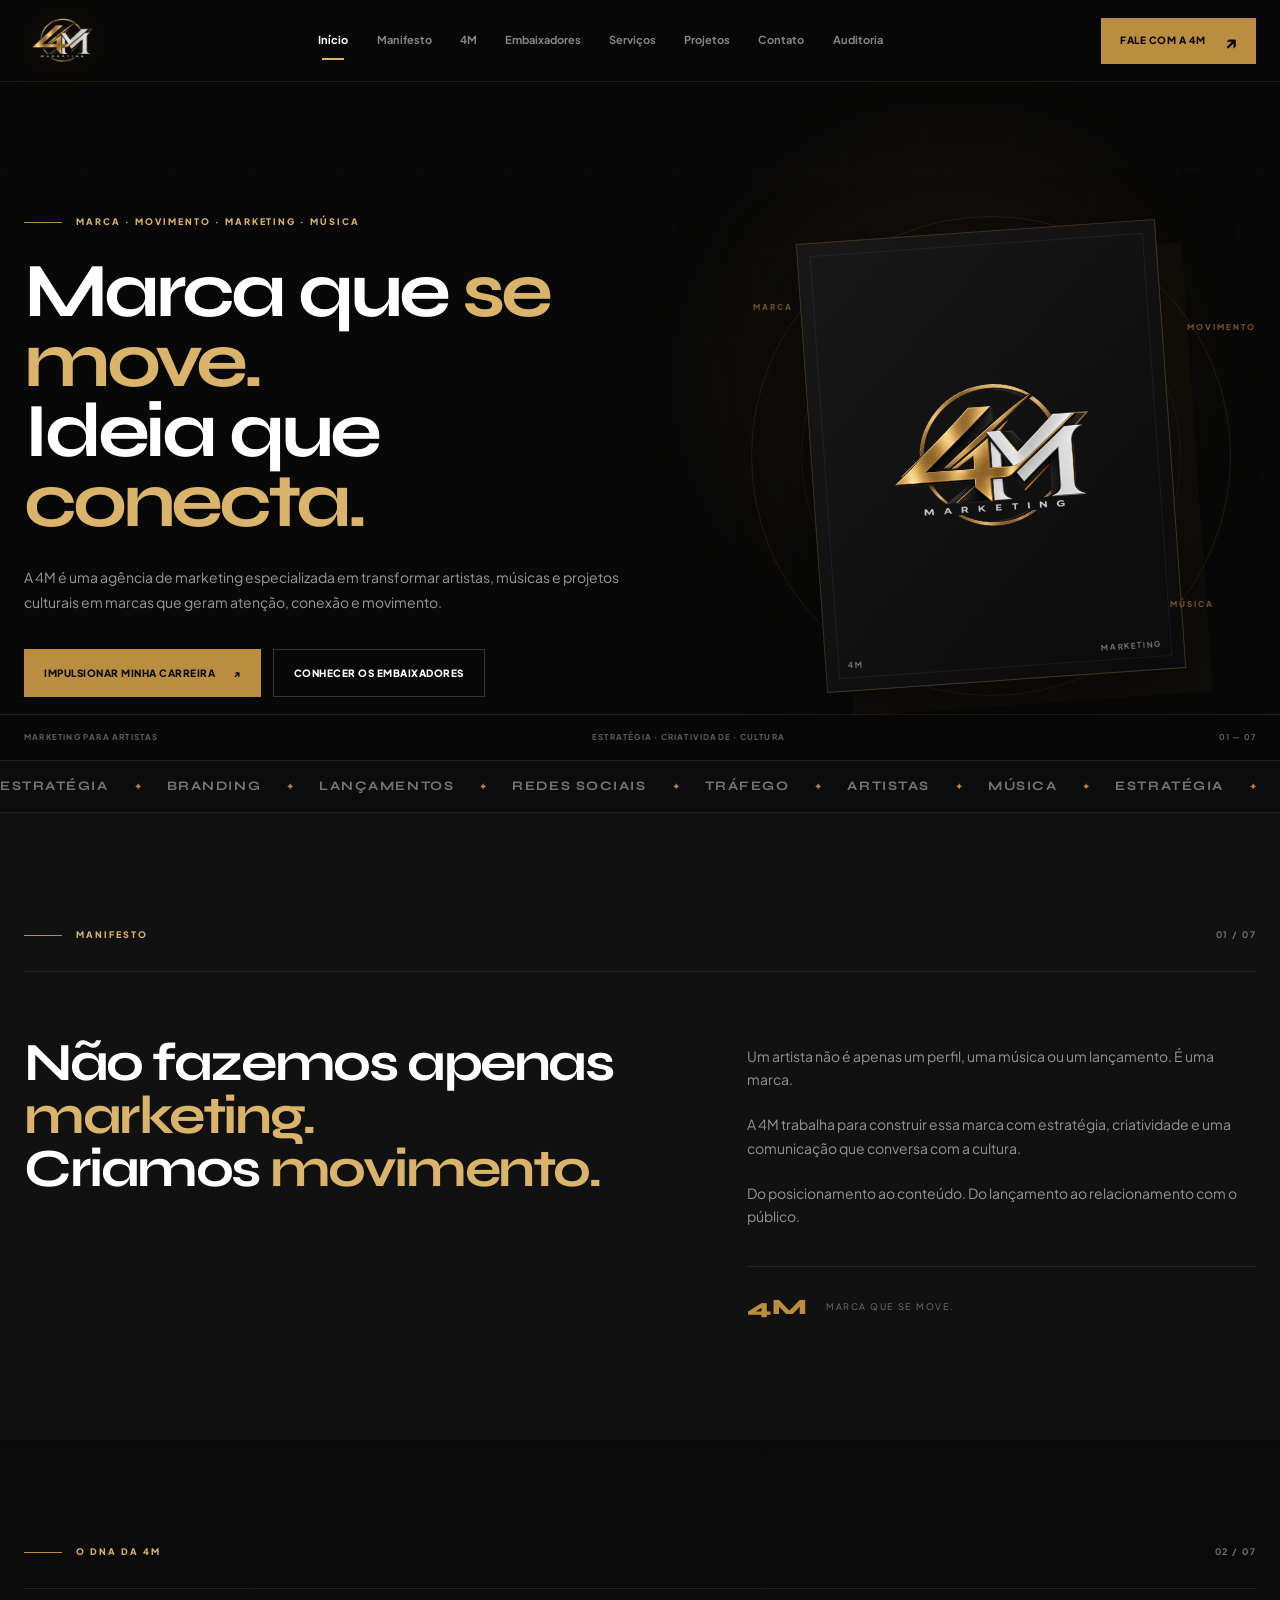
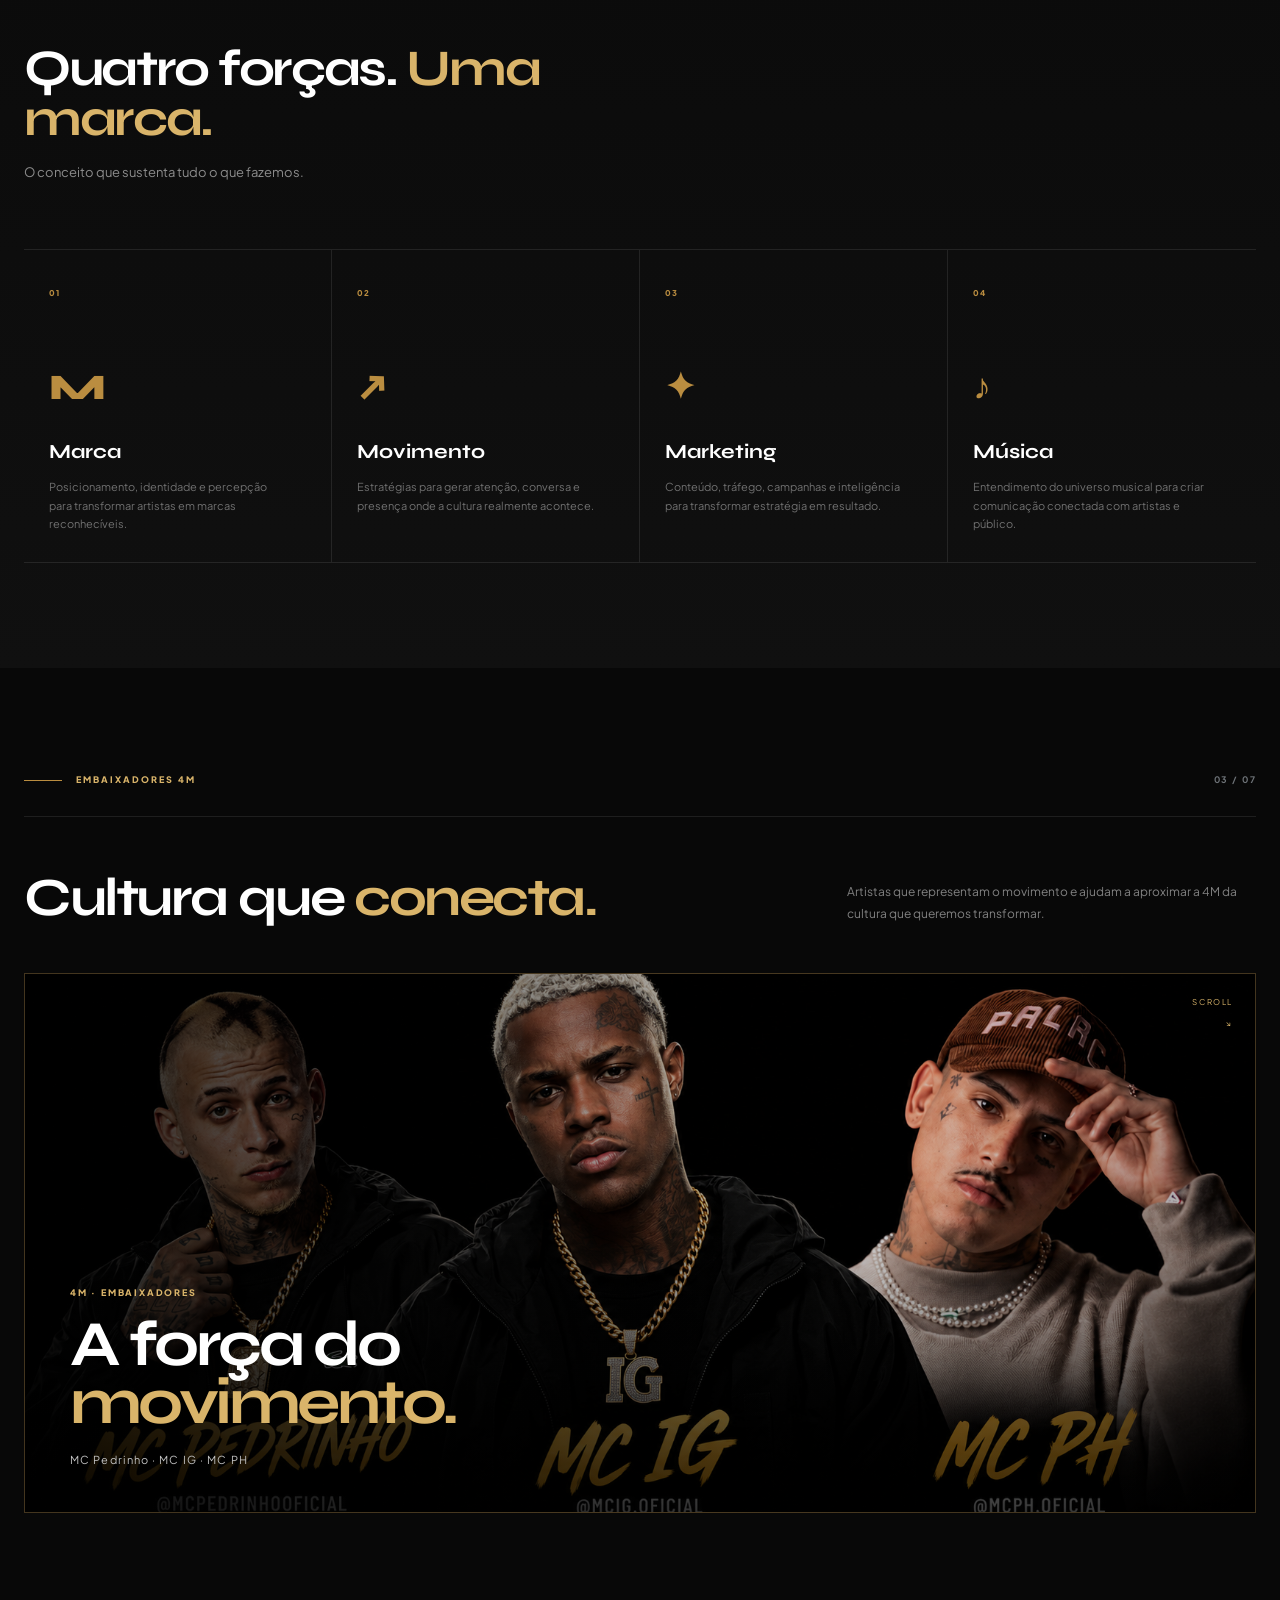
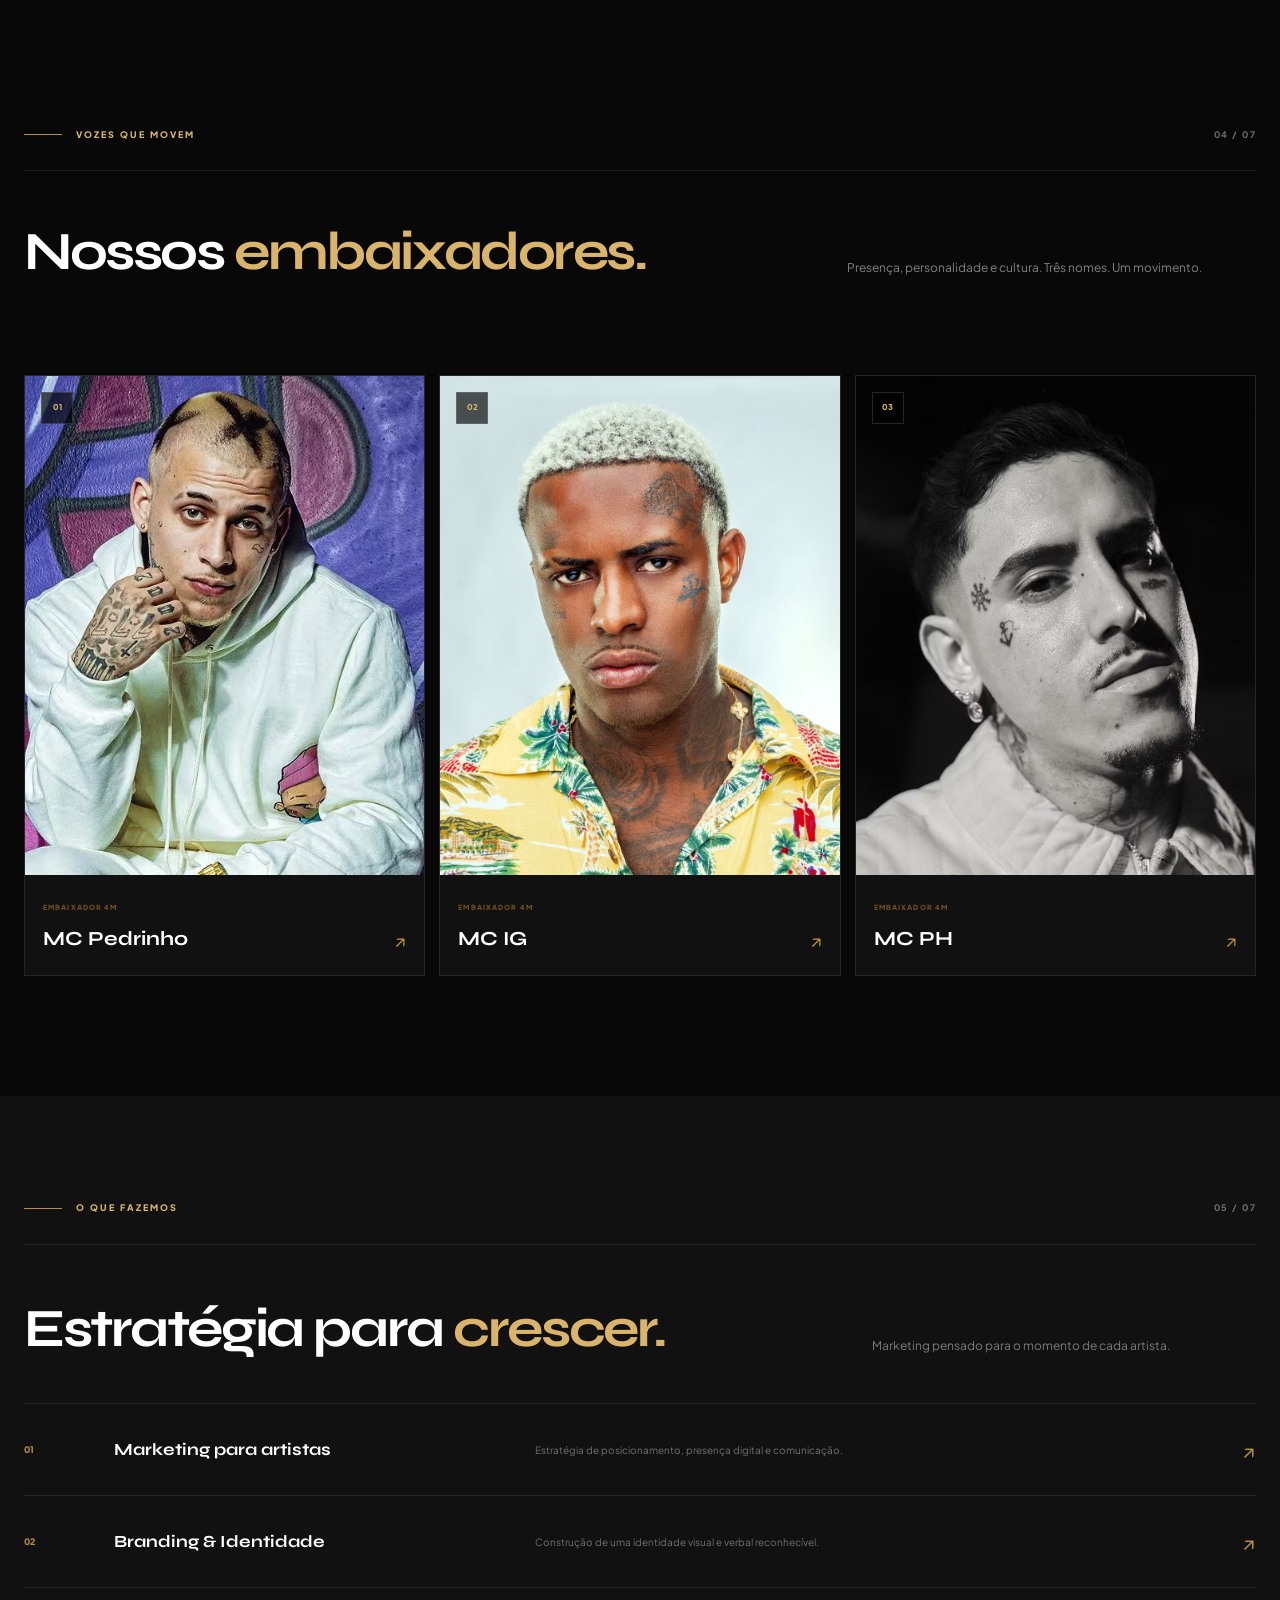
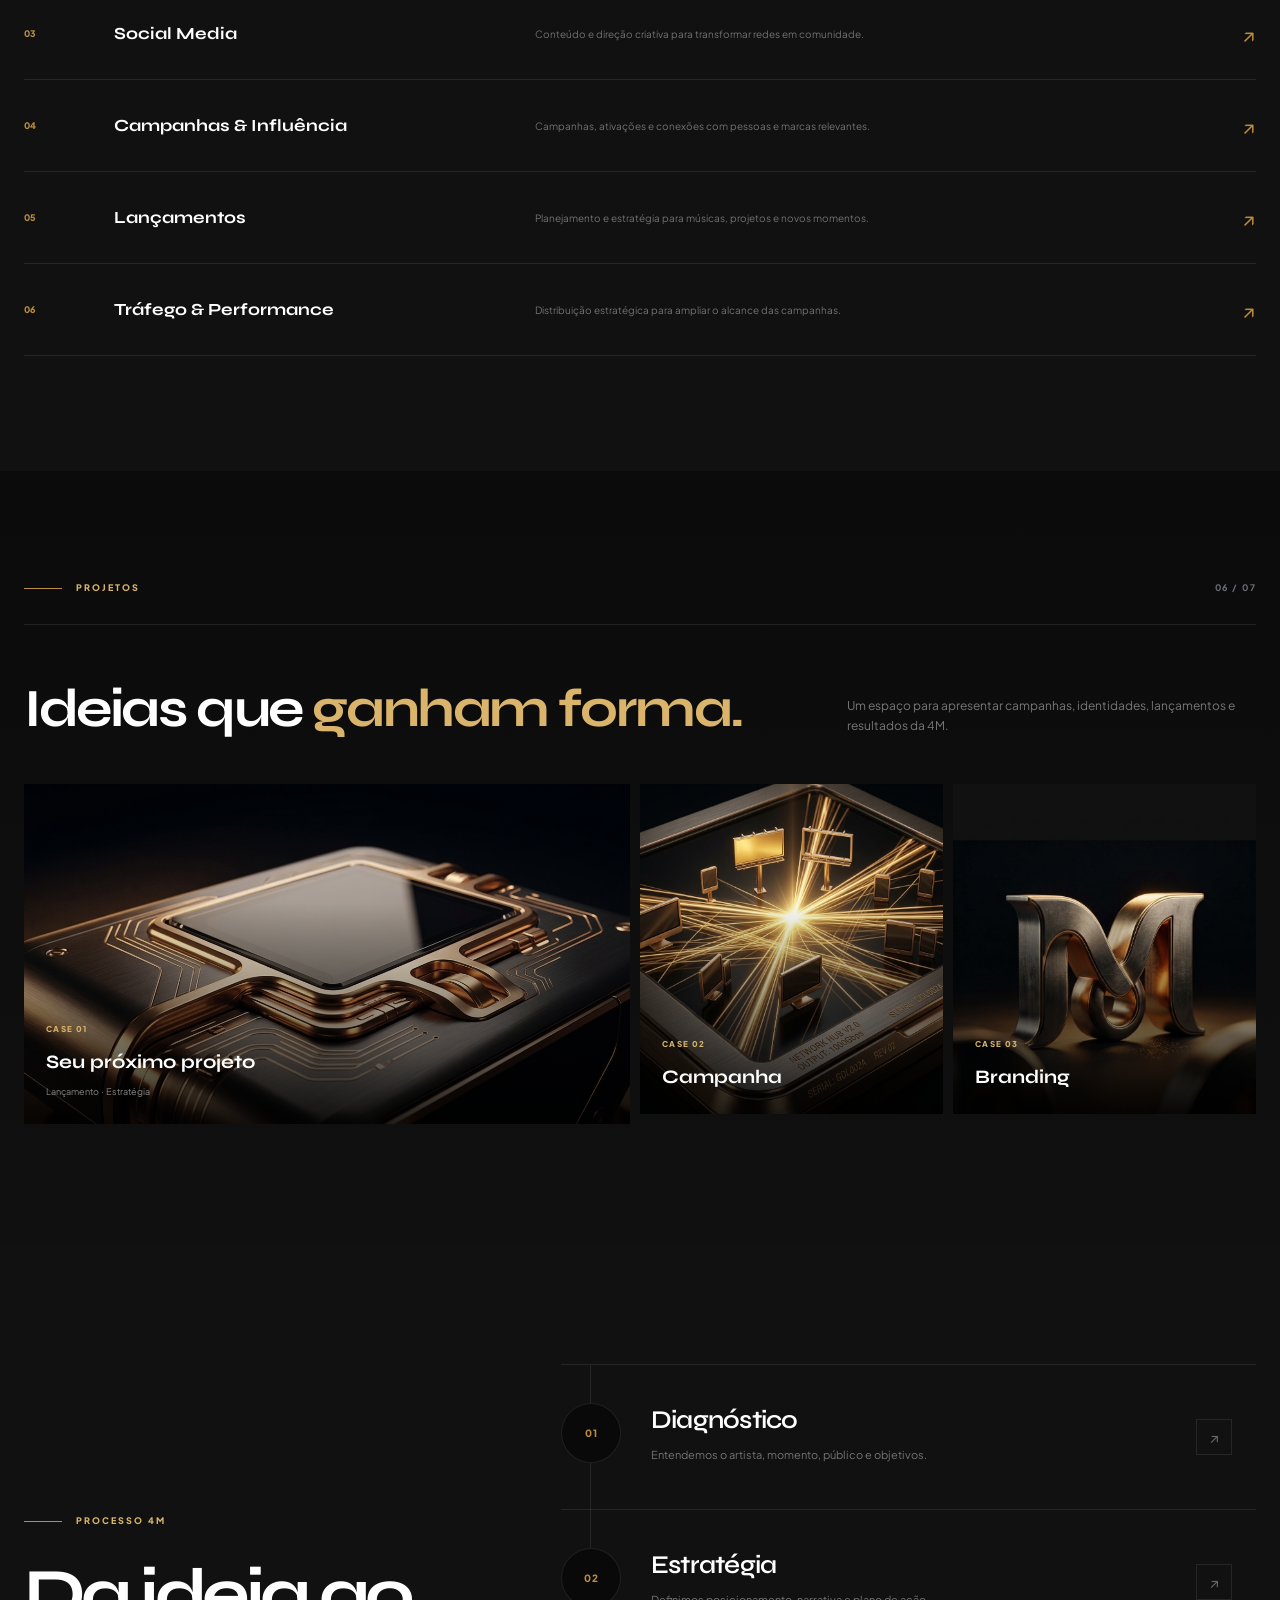
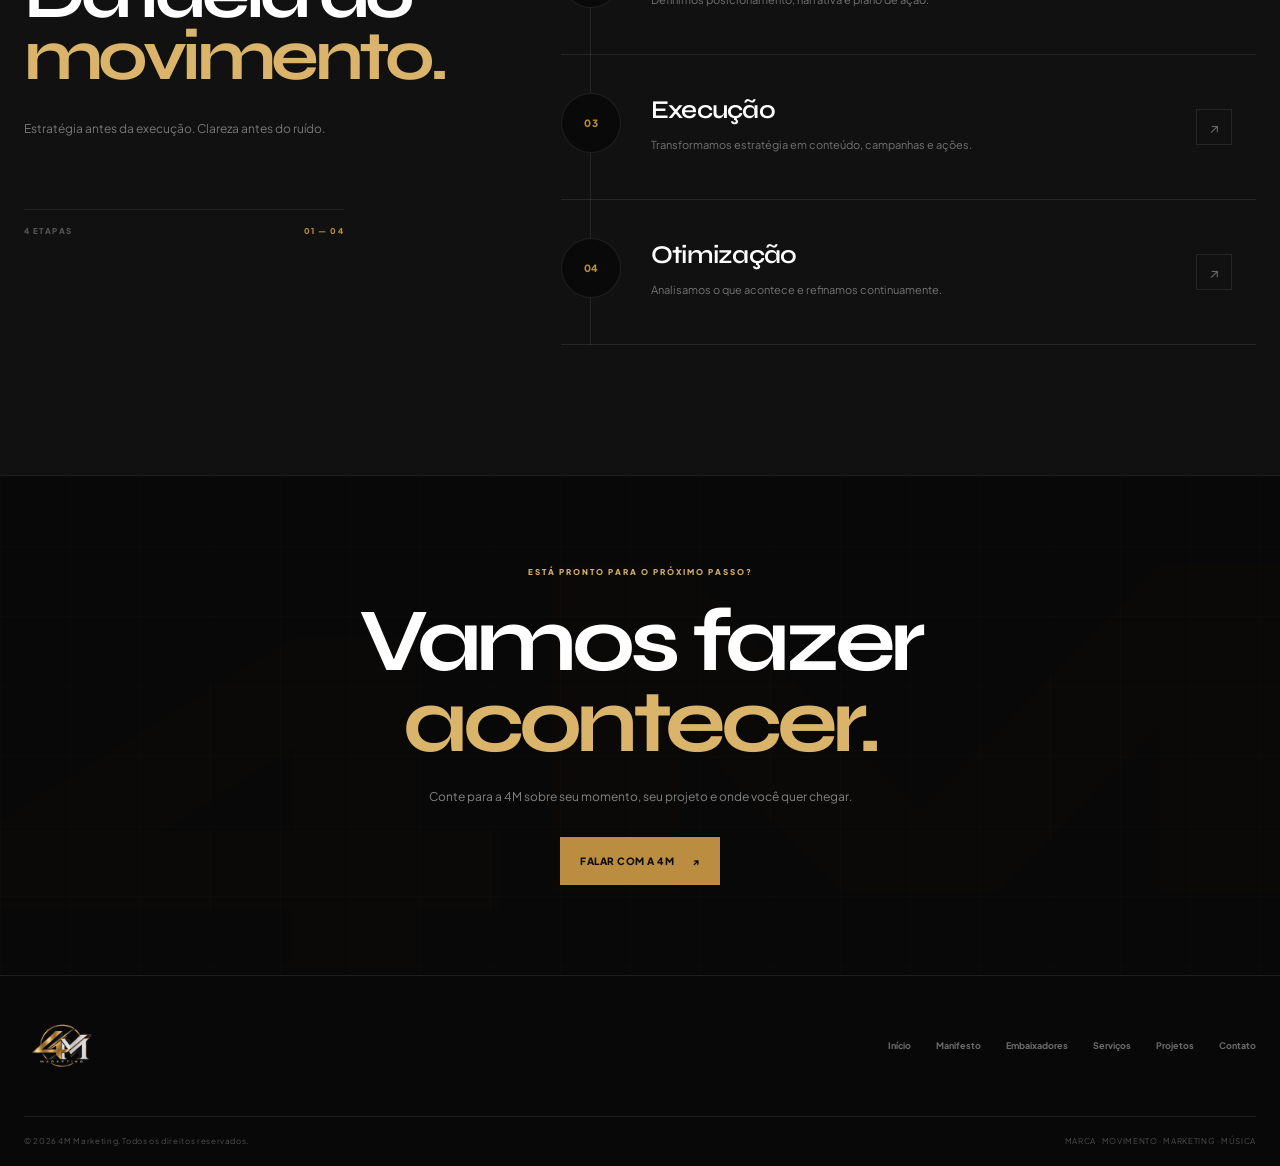
==== commit 5b5a8fcd: "adicionado menu auditoria" ====
--- a/index.html
+++ b/index.html
@@ -132,6 +132,10 @@
                     Contato
                 </a>
 
+                
+                <a href="#auditoria" class="nav-link">
+                    Auditoria
+                </a>
             </nav>
 
 
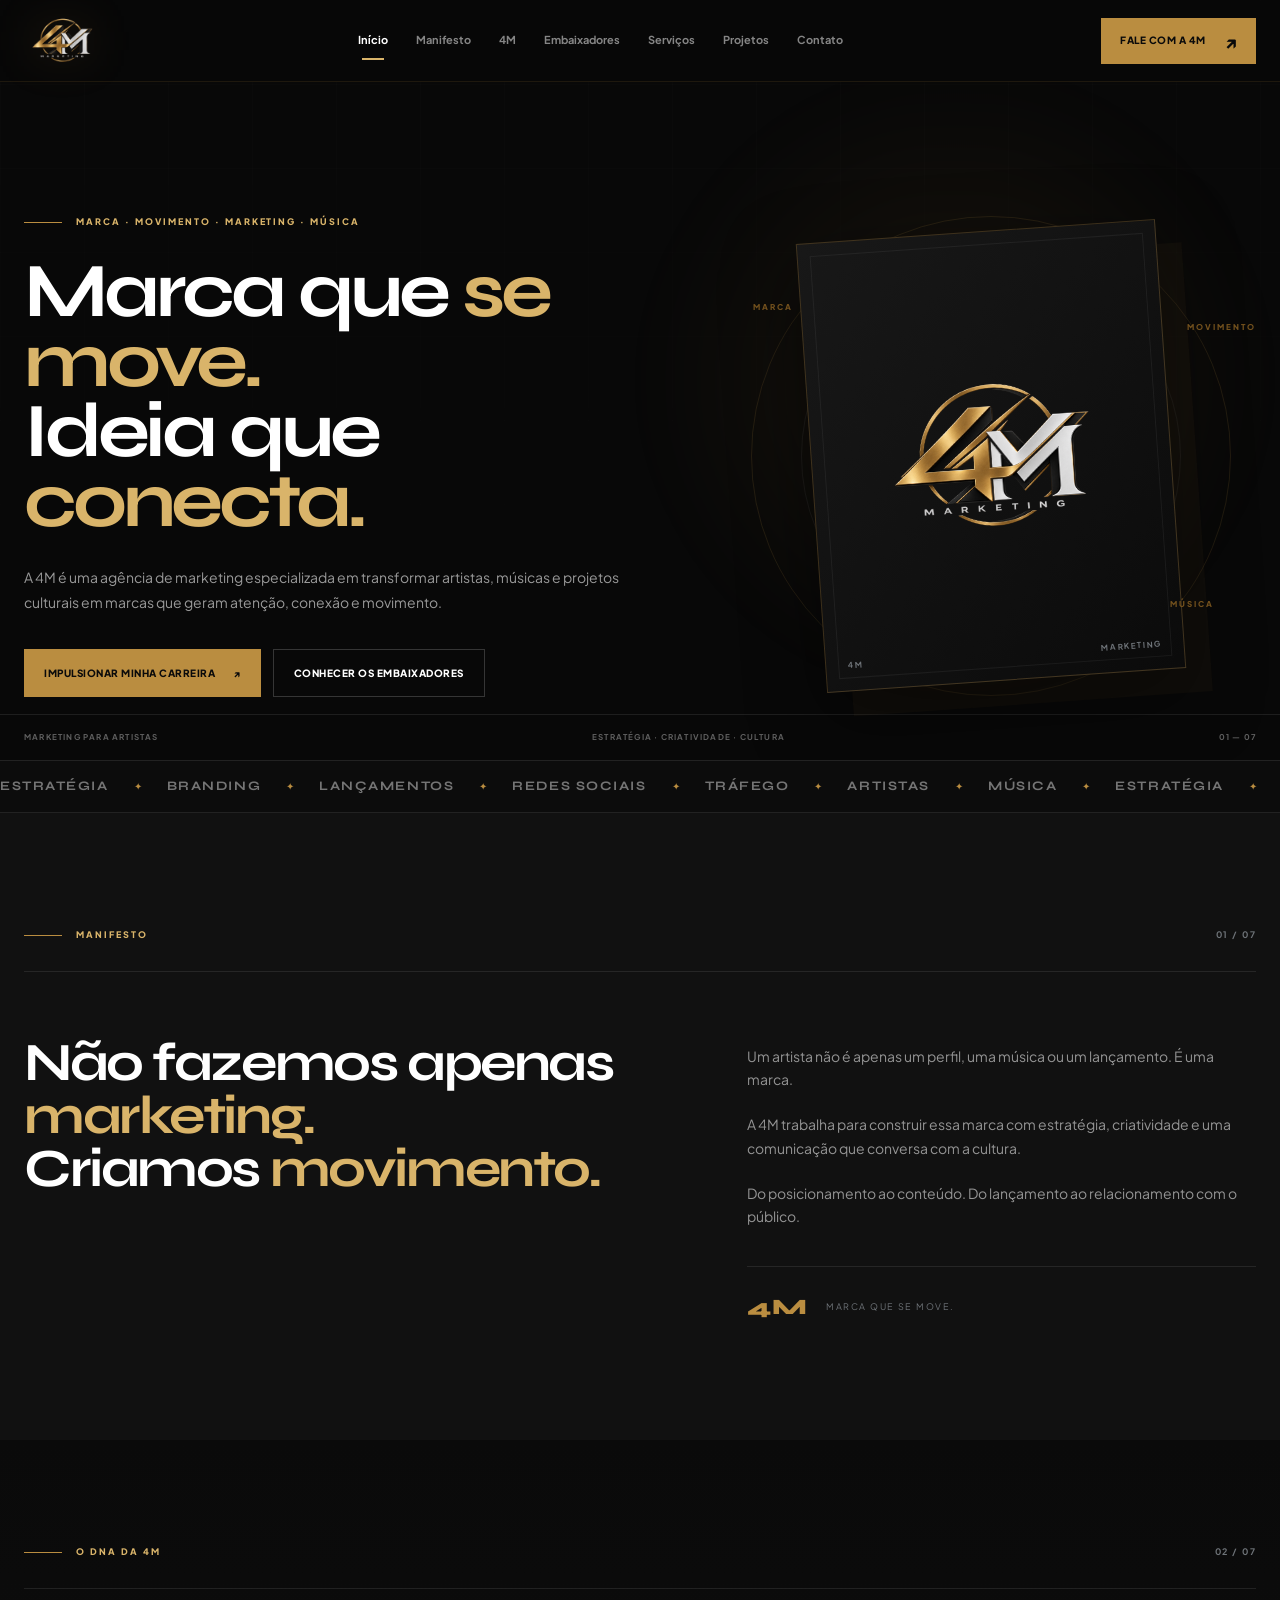
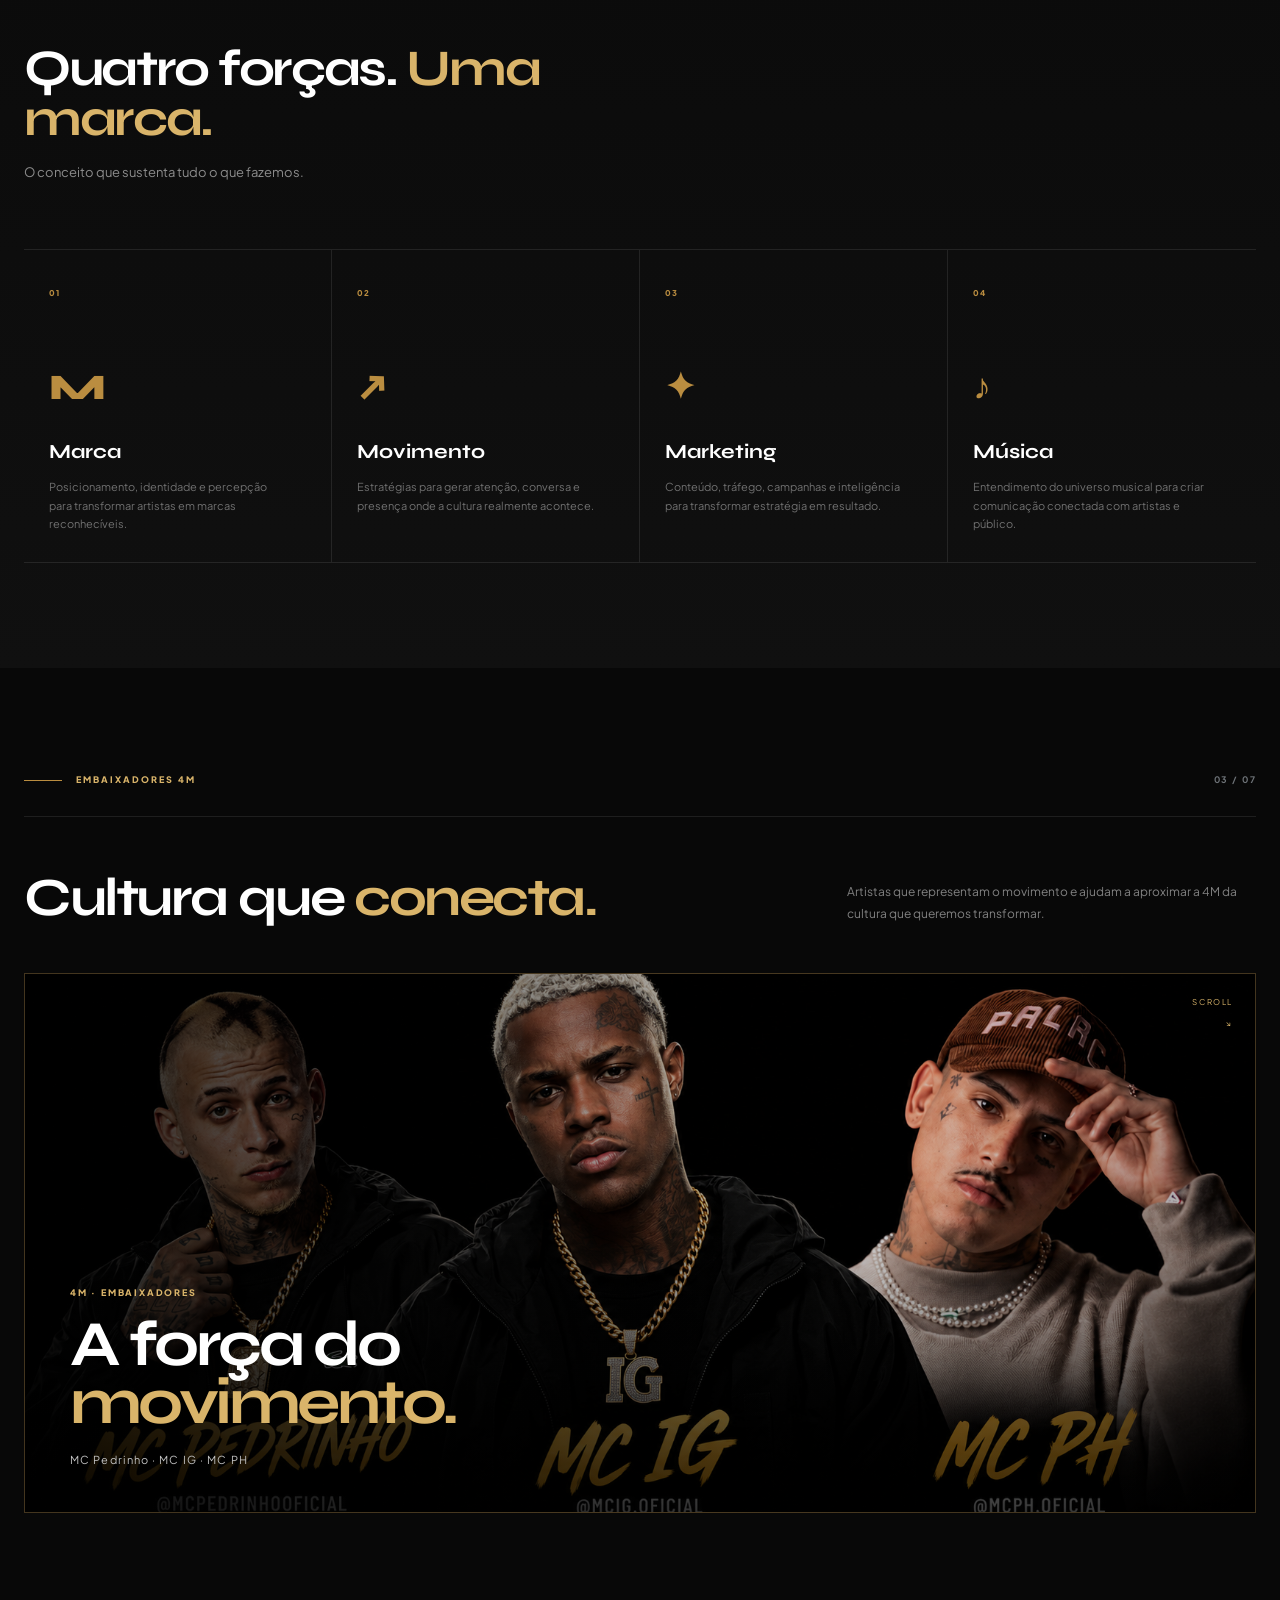
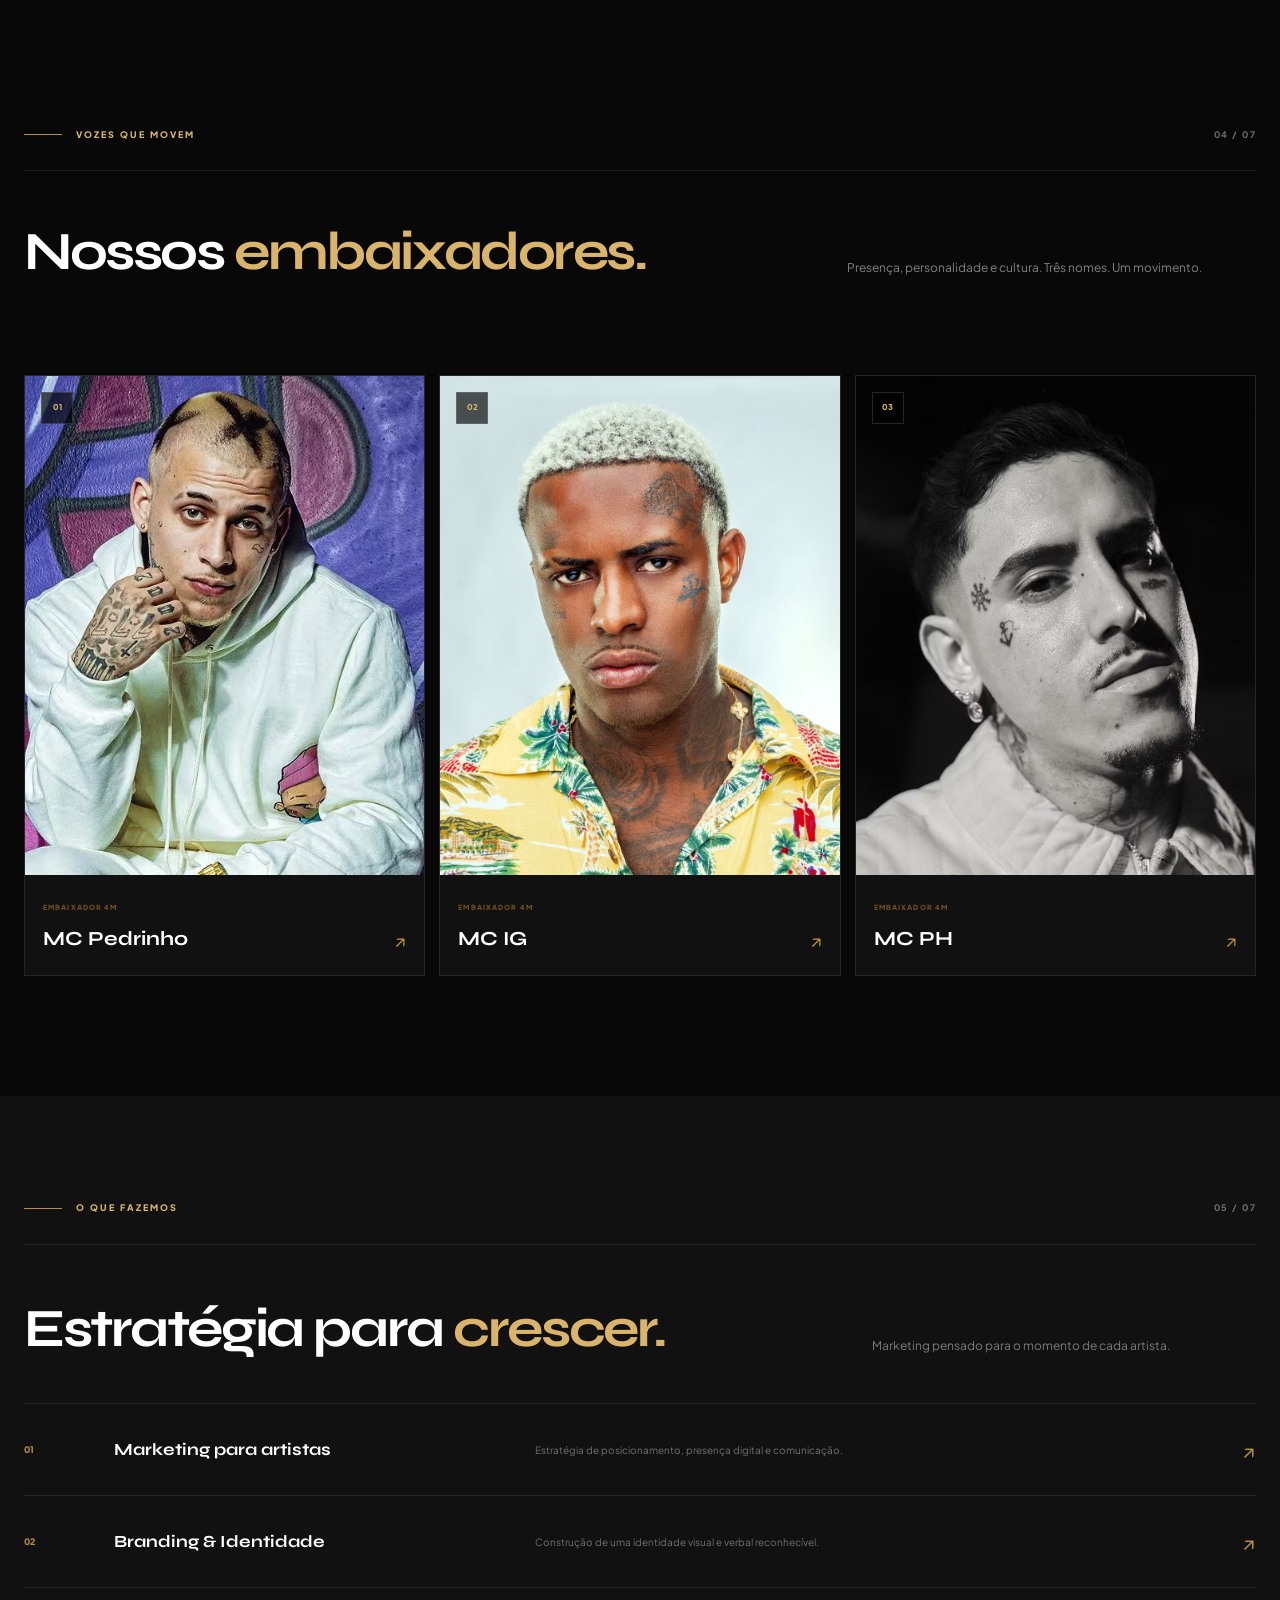
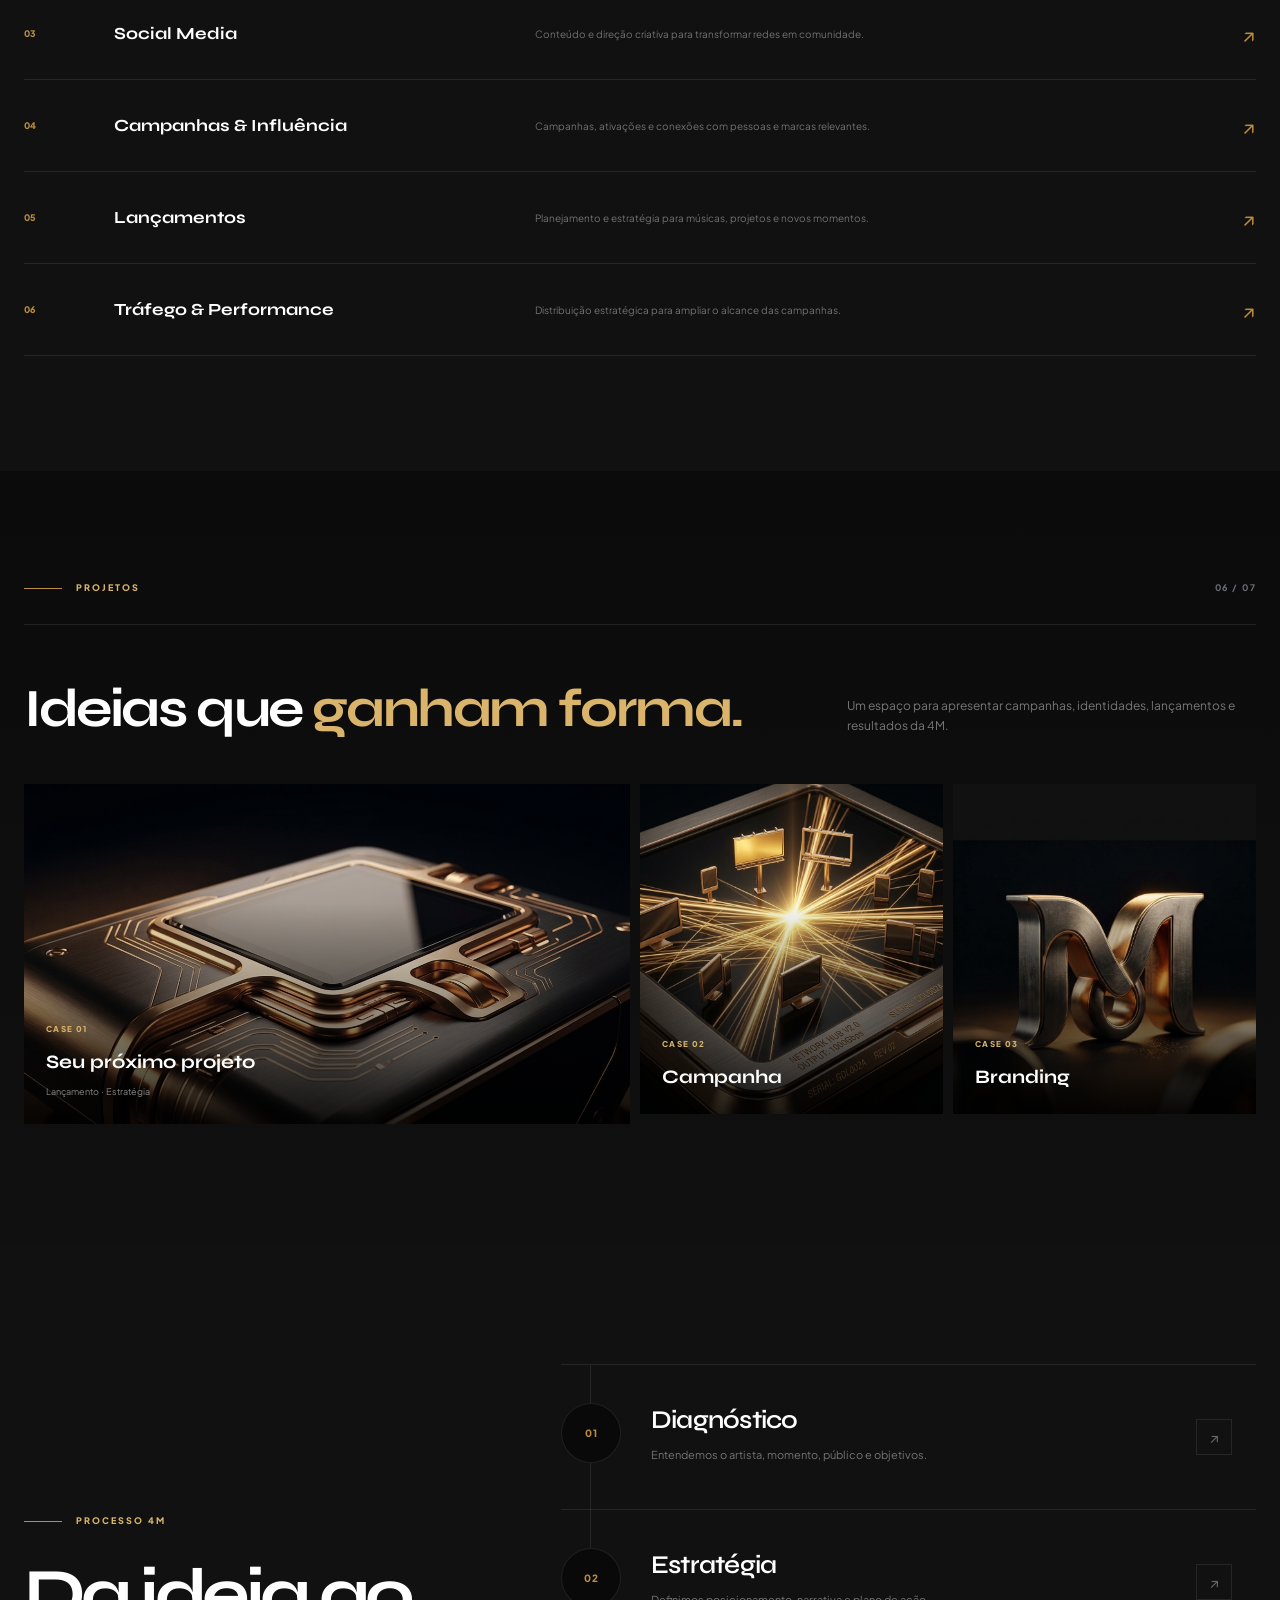
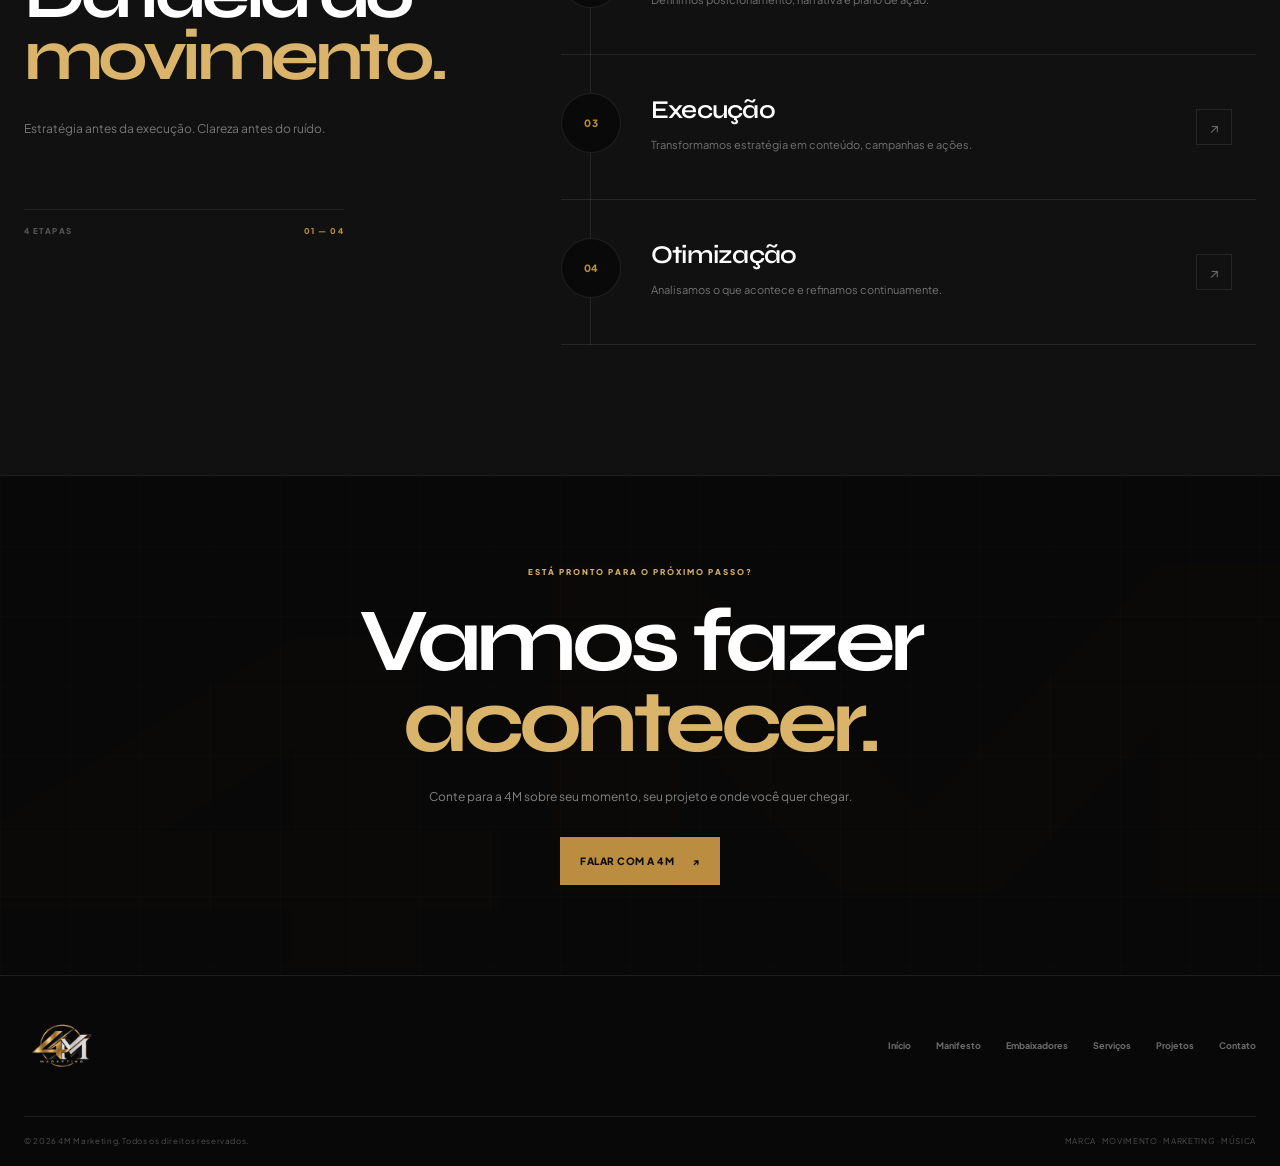
==== commit 57fd8d09: "removi o menu auditorio" ====
--- a/index.html
+++ b/index.html
@@ -133,9 +133,7 @@
                 </a>
 
                 
-                <a href="#auditoria" class="nav-link">
-                    Auditoria
-                </a>
+               
             </nav>
 
 
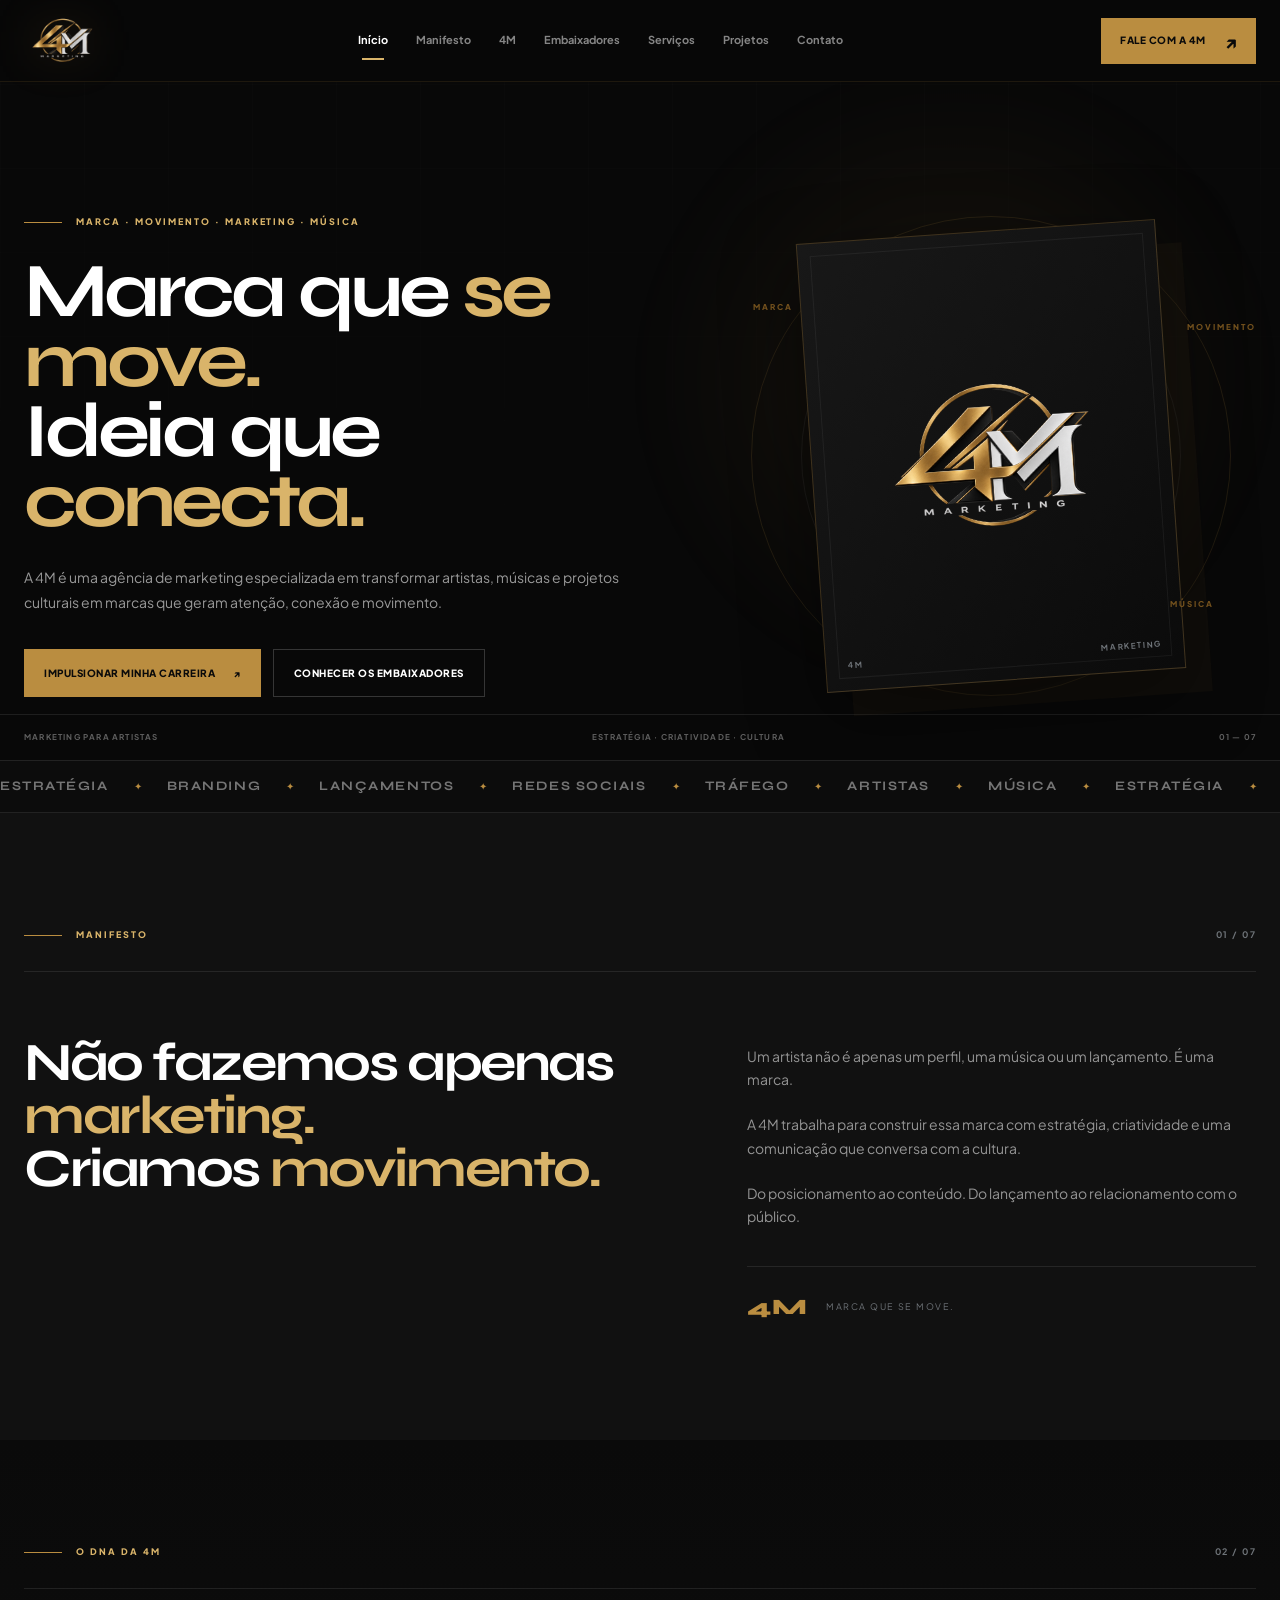
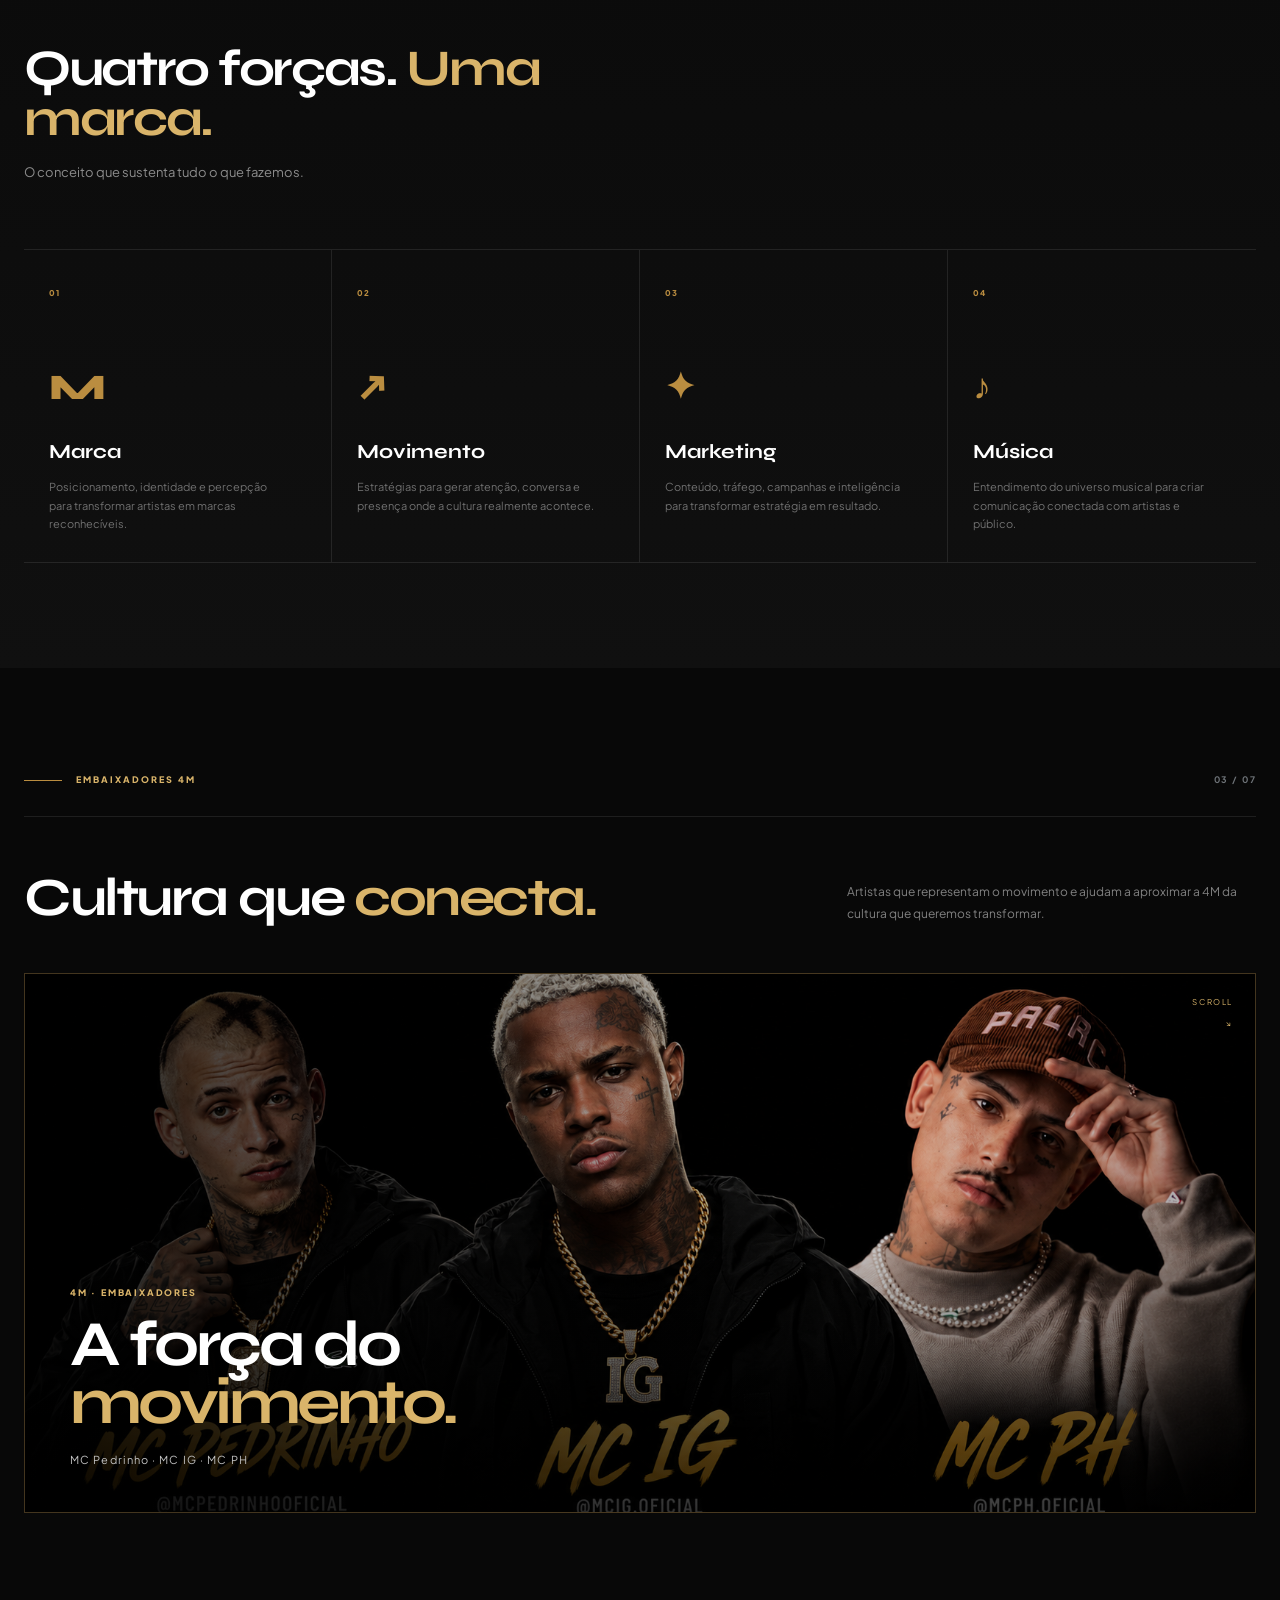
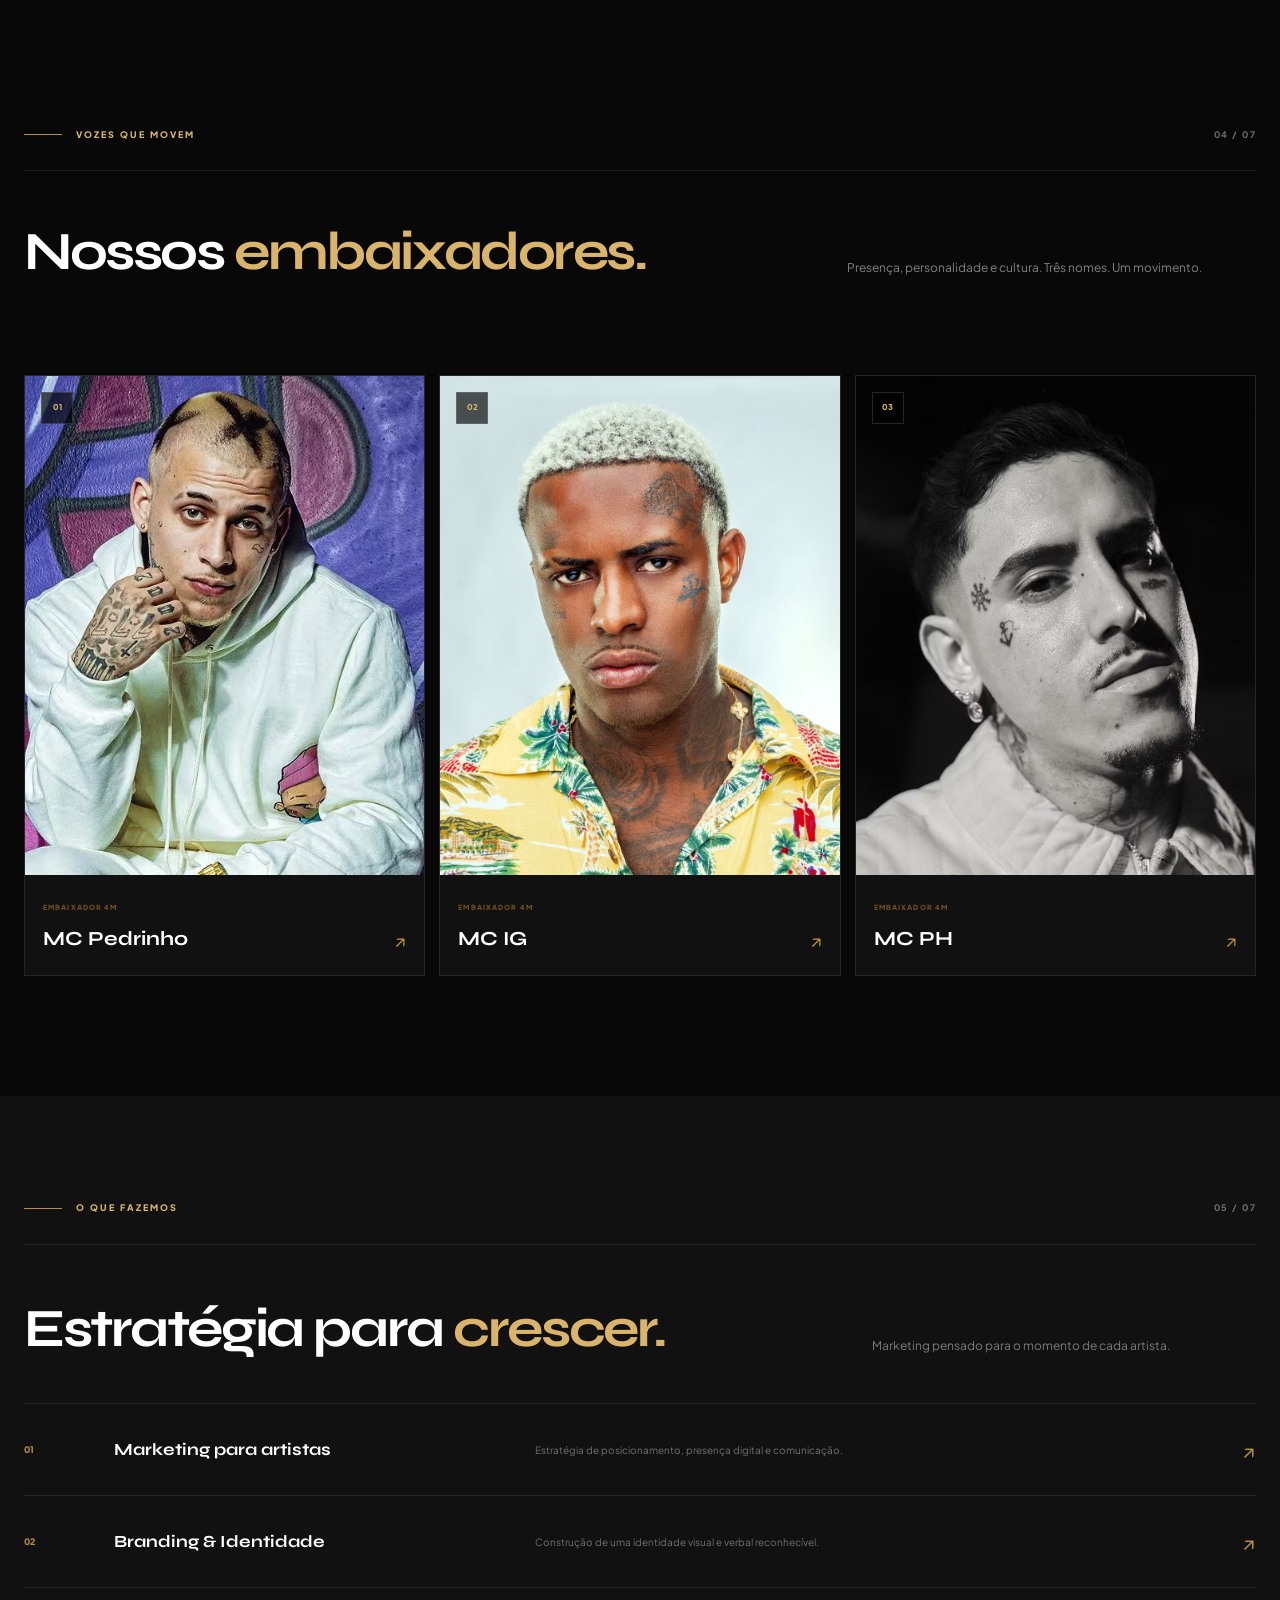
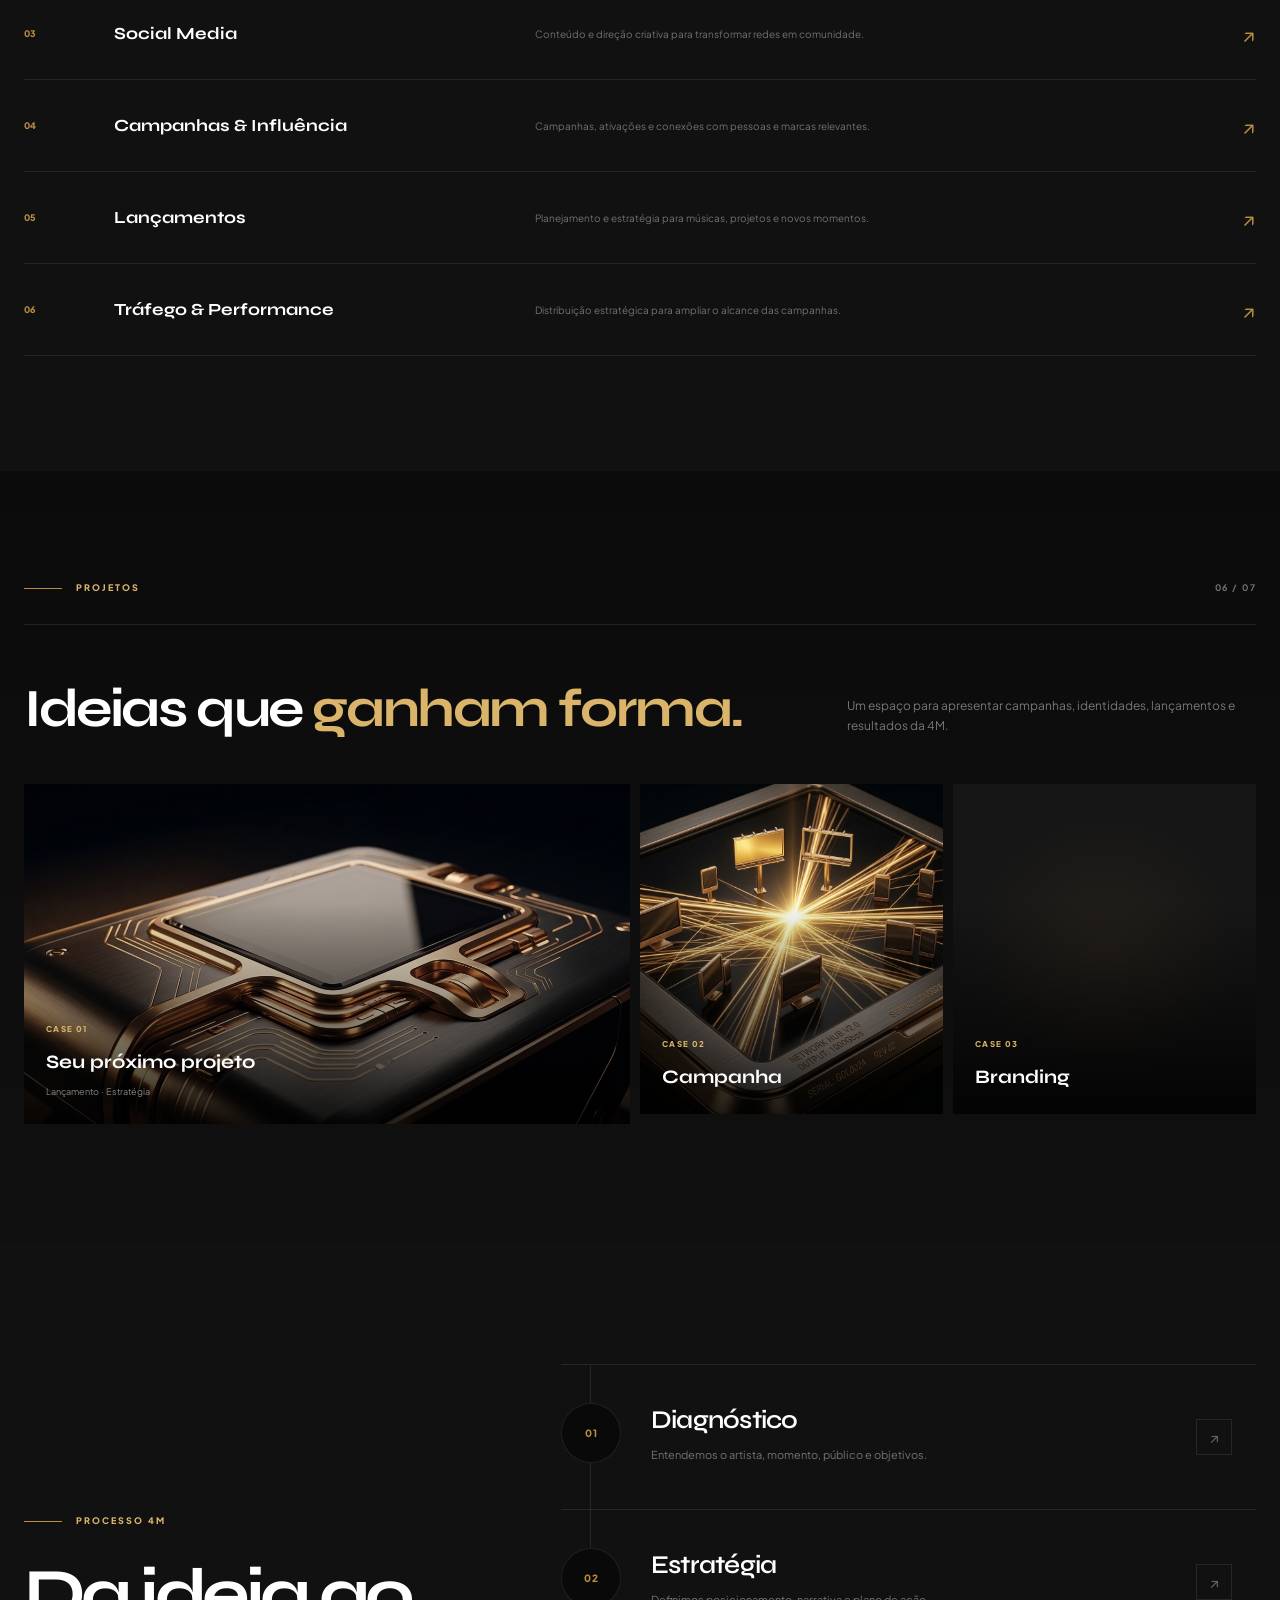
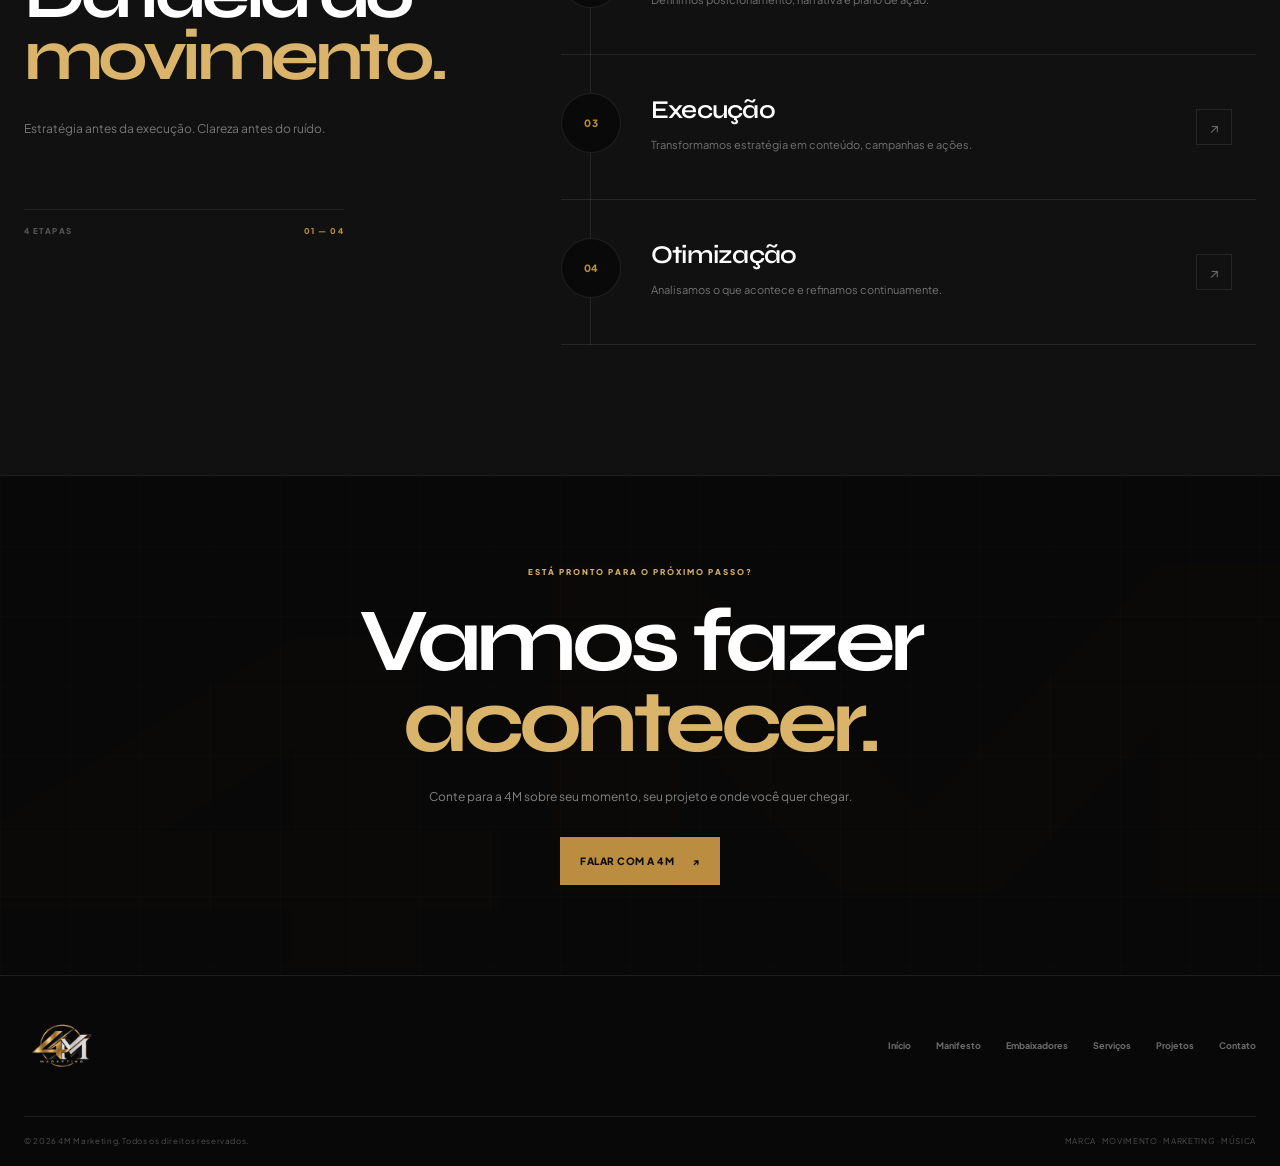
==== commit 8637ef8d: "removi menu auditoria" ====
--- a/index.html
+++ b/index.html
@@ -133,7 +133,7 @@
                 </a>
 
                 
-               
+                
             </nav>
 
 
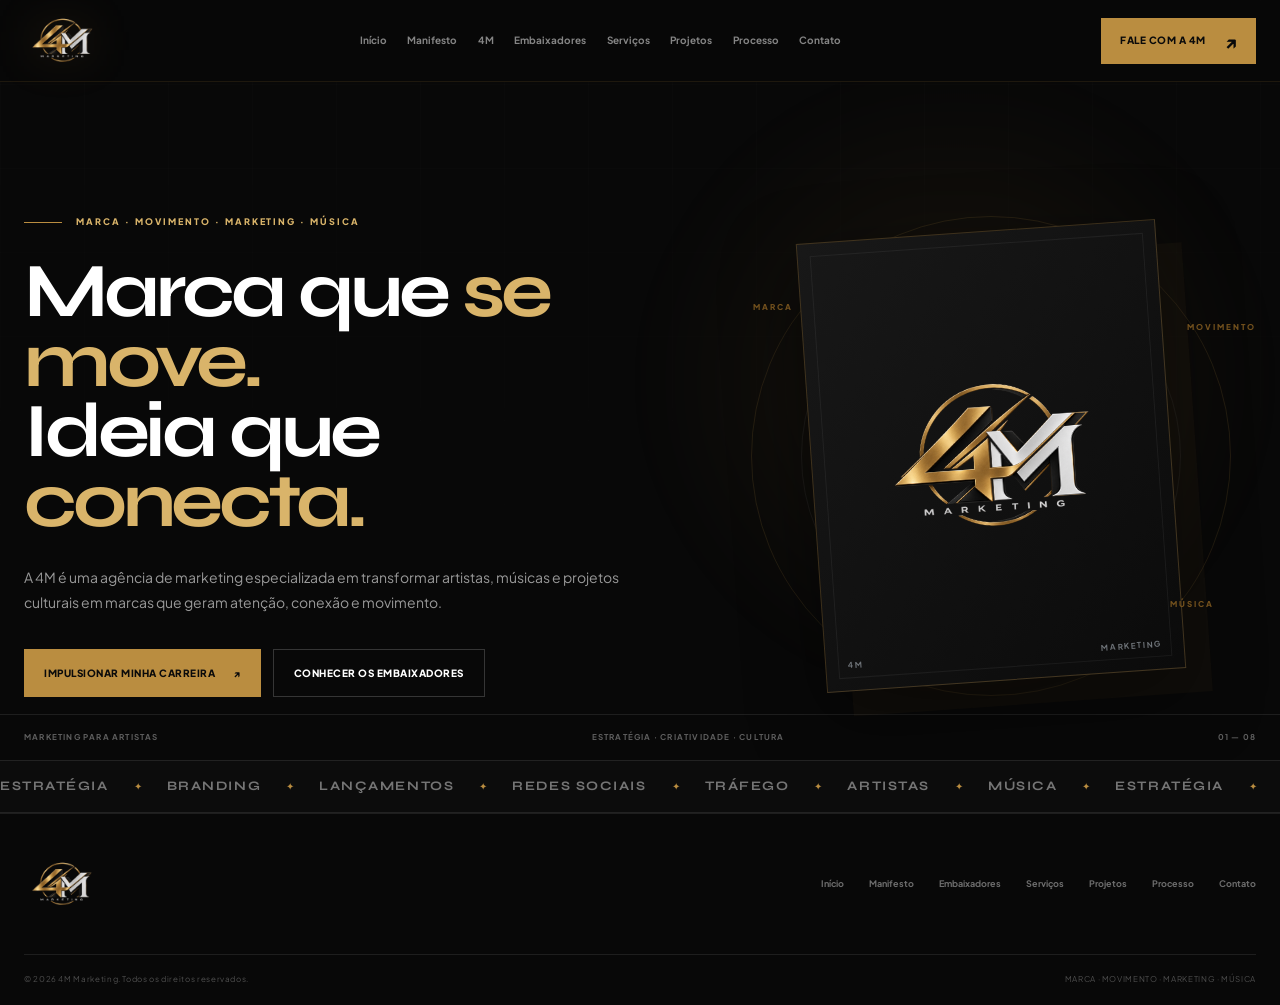
==== commit 8a72a200: "novas páginas" ====
--- a/index.html
+++ b/index.html
@@ -1,1655 +1,302 @@
 <!DOCTYPE html>
-<html lang="pt-BR">
-
-<head>
-    <meta charset="UTF-8">
-
-    <meta name="viewport"
-        content="width=device-width, initial-scale=1.0">
-
-    <meta name="theme-color" content="#0A0A0A">
-
-    <meta name="description"
-        content="4M Marketing — Estratégia, posicionamento e comunicação para artistas, cantores e projetos musicais.">
-
-    <meta name="author" content="4M Marketing">
-
-    <meta property="og:title"
-        content="4M Marketing | Marca que se move.">
-
-    <meta property="og:description"
-        content="Marketing estratégico para artistas que querem transformar atenção em movimento.">
-
-    <meta property="og:type" content="website">
-
-    <link rel="icon"
-        type="image/png"
-        href="assets/imagens/icone.png">
-
-    <link rel="preconnect"
-        href="https://fonts.googleapis.com">
-
-    <link rel="preconnect"
-        href="https://fonts.gstatic.com"
-        crossorigin>
-
-    <link href="https://fonts.googleapis.com/css2?family=Plus+Jakarta+Sans:wght@400;500;600;700;800&family=Syne:wght@500;600;700;800&display=swap"
-        rel="stylesheet">
-
-    <link rel="stylesheet"
-        href="assets/css/style.css">
-
-    <title>4M Marketing | Marca que se move.</title>
-</head>
-
-<body>
-
-    <!-- =========================================
-         LOADING SCREEN
-    ========================================== -->
-
-    <div class="loader" id="loader">
-
-        <div class="loader-content">
-
-            <div class="loader-logo">
-                <img src="assets/imagens/logo.png"
-                    alt="4M Marketing">
-            </div>
-
-            <div class="loader-line">
-                <span id="loaderProgress"></span>
-            </div>
-
-            <div class="loader-meta">
-                <span>4M MARKETING</span>
-                <span>EST. 4M</span>
-            </div>
-
-        </div>
-
-    </div>
-
-
-    <!-- =========================================
-         SCROLL PROGRESS
-    ========================================== -->
-
-    <div class="scroll-progress"
-        id="scrollProgress"></div>
-
-
-    <!-- =========================================
-         HEADER
-    ========================================== -->
-
-    <header class="site-header" id="header">
-
-        <div class="header-inner">
-
-            <a href="#inicio"
-                class="brand"
-                aria-label="4M Marketing - Início">
-
-                <span class="brand-glow"></span>
-
-                <img src="assets/imagens/logo.png"
-                    alt="4M Marketing"
-                    class="brand-logo">
-
-            </a>
-
-
-            <nav class="desktop-nav"
-                id="desktopNav"
-                aria-label="Navegação principal">
-
-                <a href="#inicio" class="nav-link active">
-                    Início
-                </a>
-
-                <a href="#manifesto" class="nav-link">
+<!DOCTYPE html>
+
+<html lang="pt-BR"><head>
+<meta charset="utf-8"/>
+<meta content="width=device-width, initial-scale=1.0" name="viewport"/>
+<meta content="#0A0A0A" name="theme-color"/>
+<meta content="4M Marketing &mdash; Estrat&eacute;gia, posicionamento e comunica&ccedil;&atilde;o para artistas, cantores e projetos musicais." name="description"/>
+<meta content="4M Marketing" name="author"/>
+<meta content="website" property="og:type"/>
+<link href="assets/imagens/icone.png" rel="icon" type="image/png"/>
+<link href="https://fonts.googleapis.com" rel="preconnect"/>
+<link crossorigin="" href="https://fonts.gstatic.com" rel="preconnect"/>
+<link href="https://fonts.googleapis.com/css2?family=Plus+Jakarta+Sans:wght@400;500;600;700;800&amp;family=Syne:wght@500;600;700;800&amp;display=swap" rel="stylesheet"/>
+<link href="assets/css/style.css" rel="stylesheet"/>
+<meta content="4M Marketing | In&iacute;cio" property="og:title"/><meta content="In&iacute;cio &mdash; 4M Marketing. Marca que se move." property="og:description"/><title>4M Marketing | In&iacute;cio</title></head><body data-page="inicio"><div class="loader" id="loader">
+<div class="loader-content">
+<div class="loader-logo">
+<img alt="4M Marketing" src="assets/imagens/logo.png"/>
+</div>
+<div class="loader-line">
+<span id="loaderProgress"></span>
+</div>
+<div class="loader-meta">
+<span>
+                    4M MARKETING
+                </span>
+<span>
+                    EST. 4M
+                </span>
+</div>
+</div>
+</div><div class="scroll-progress" id="scrollProgress">
+</div><header class="site-header" id="header">
+<div class="header-inner">
+<!-- LOGO -->
+<a aria-label="4M Marketing - In&iacute;cio" class="brand" href="index.html">
+<span class="brand-glow"></span>
+<img alt="4M Marketing" class="brand-logo" src="assets/imagens/logo.png"/>
+</a>
+<!-- MENU DESKTOP -->
+<nav aria-label="Navega&ccedil;&atilde;o principal" class="desktop-nav" id="desktopNav">
+<a aria-current="page" class="nav-link active" href="index.html">
+
+                    In&iacute;cio
+
+                </a>
+<a class="nav-link" href="manifesto.html">
+
                     Manifesto
-                </a>
-
-                <a href="#4m" class="nav-link">
+
+                </a>
+<a class="nav-link" href="4m.html">
+
                     4M
-                </a>
-
-                <a href="#embaixadores" class="nav-link">
+
+                </a>
+<a class="nav-link" href="embaixadores.html">
+
                     Embaixadores
-                </a>
-
-                <a href="#servicos" class="nav-link">
-                    Serviços
-                </a>
-
-                <a href="#projetos" class="nav-link">
+
+                </a>
+<a class="nav-link" href="servicos.html">
+
+                    Servi&ccedil;os
+
+                </a>
+<a class="nav-link" href="projetos.html">
+
                     Projetos
-                </a>
-
-                <a href="#contato" class="nav-link">
+
+                </a>
+<a class="nav-link" href="processo.html">
+
+                    Processo
+
+                </a>
+<a class="nav-link" href="contato.html">
+
                     Contato
-                </a>
-
-                
-                
-            </nav>
-
-
-            <a href="#contato"
-                class="header-cta">
-
-                <span>Fale com a 4M</span>
-
-                <span class="cta-arrow">↗</span>
-
-            </a>
-
-
-            <button class="menu-toggle"
-                id="menuToggle"
-                aria-label="Abrir menu"
-                aria-expanded="false">
-
-                <span></span>
-                <span></span>
-                <span></span>
-
-            </button>
-
-        </div>
-
-
-        <!-- MENU MOBILE -->
-
-        <nav class="mobile-nav"
-            id="mobileNav"
-            aria-label="Navegação mobile">
-
-            <a href="#inicio">Início</a>
-            <a href="#manifesto">Manifesto</a>
-            <a href="#4m">4M</a>
-            <a href="#embaixadores">Embaixadores</a>
-            <a href="#servicos">Serviços</a>
-            <a href="#projetos">Projetos</a>
-            <a href="#contato">Contato</a>
-
-        </nav>
-
-    </header>
-
-
-    <main>
-
-        <!-- =========================================
-             HERO
-        ========================================== -->
-
-        <section class="hero section-dark"
-            id="inicio">
-
-            <div class="hero-background">
-                <div class="hero-grid"></div>
-                <div class="hero-glow"></div>
-            </div>
-
-
-            <div class="container hero-container">
-
-                <div class="hero-copy reveal">
-
-                    <div class="eyebrow">
-
-                        <span class="eyebrow-line"></span>
-
-                        <span>
-                            MARCA · MOVIMENTO · MARKETING · MÚSICA
+
+                </a>
+</nav>
+<!-- BOTÃO HEADER -->
+<a class="header-cta" href="contato.html">
+<span>
+                    Fale com a 4M
+                </span>
+<span class="cta-arrow">
+                    &nearrow;
+                </span>
+</a>
+<!-- MENU MOBILE -->
+<button aria-expanded="false" aria-label="Abrir menu" class="menu-toggle" id="menuToggle">
+<span></span>
+<span></span>
+<span></span>
+</button>
+</div>
+<!-- NAVEGAÇÃO MOBILE -->
+<nav aria-label="Navega&ccedil;&atilde;o mobile" class="mobile-nav" id="mobileNav">
+<a aria-current="page" href="index.html">
+                In&iacute;cio
+            </a>
+<a class="" href="manifesto.html">
+                Manifesto
+            </a>
+<a class="" href="4m.html">
+                4M
+            </a>
+<a class="" href="embaixadores.html">
+                Embaixadores
+            </a>
+<a class="" href="servicos.html">
+                Servi&ccedil;os
+            </a>
+<a class="" href="projetos.html">
+                Projetos
+            </a>
+<a class="" href="processo.html">
+                Processo
+            </a>
+<a class="" href="contato.html">
+                Contato
+            </a>
+</nav>
+</header><main><section class="hero section-dark" id="inicio">
+<div class="hero-background">
+<div class="hero-grid"></div>
+<div class="hero-glow"></div>
+</div>
+<div class="container hero-container">
+<div class="hero-copy reveal">
+<div class="eyebrow">
+<span class="eyebrow-line"></span>
+<span>
+                            MARCA &middot; MOVIMENTO &middot; MARKETING &middot; M&Uacute;SICA
                         </span>
-
-                    </div>
-
-
-                    <h1>
+</div>
+<h1>
 
                         Marca que
                         <strong>se move.</strong>
-
-                        <br>
+<br/>
 
                         Ideia que
                         <strong>conecta.</strong>
-
-                    </h1>
-
-
-                    <p class="hero-description">
-
-                        A 4M é uma agência de marketing
+</h1>
+<p class="hero-description">
+
+                        A 4M &eacute; uma ag&ecirc;ncia de marketing
                         especializada em transformar artistas,
-                        músicas e projetos culturais em marcas
-                        que geram atenção, conexão e movimento.
+                        m&uacute;sicas e projetos culturais em marcas
+                        que geram aten&ccedil;&atilde;o, conex&atilde;o e movimento.
 
                     </p>
-
-
-                    <div class="hero-actions">
-
-                        <a href="#contato"
-                            class="button button-gold">
-
-                            <span>Impulsionar minha carreira</span>
-
-                            <span>↗</span>
+<div class="hero-actions">
+<a class="button button-gold" href="contato.html">
+<span>
+                                Impulsionar minha carreira
+                            </span>
+<span>
+                                &nearrow;
+                            </span>
+</a>
+<a class="button button-outline" href="embaixadores.html">
+
+                            Conhecer os embaixadores
 
                         </a>
-
-
-                        <a href="#embaixadores"
-                            class="button button-outline">
-
-                            Conhecer os embaixadores
-
-                        </a>
-
-                    </div>
-
-                </div>
-
-
-                <div class="hero-visual reveal reveal-delay">
-
-                    <div class="hero-orbit orbit-one"></div>
-                    <div class="hero-orbit orbit-two"></div>
-                    <div class="hero-orbit orbit-three"></div>
-
-                    <div class="hero-image-frame">
-
-                        <img src="assets/imagens/logo.png"
-                            alt="Identidade visual 4M Marketing">
-
-                        <div class="hero-image-caption">
-                            <span>4M</span>
-                            <span>MARKETING</span>
-                        </div>
-
-                    </div>
-
-                    <span class="visual-label visual-label-one">
-                        MARCA
-                    </span>
-
-                    <span class="visual-label visual-label-two">
-                        MOVIMENTO
-                    </span>
-
-                    <span class="visual-label visual-label-three">
-                        MÚSICA
-                    </span>
-
-                </div>
-
-            </div>
-
-
-            <div class="hero-bottom">
-
-                <div class="container hero-bottom-inner">
-
-                    <span>
-                        MARKETING PARA ARTISTAS
-                    </span>
-
-                    <span>
-                        ESTRATÉGIA · CRIATIVIDADE · CULTURA
-                    </span>
-
-                    <span>
-                        01 — 07
-                    </span>
-
-                </div>
-
-            </div>
-
-        </section>
-
-
-        <!-- =========================================
-             MARQUEE
-        ========================================== -->
-
-        <section class="ticker">
-
-            <div class="ticker-track">
-
-                <span>ESTRATÉGIA</span>
-                <i>✦</i>
-
-                <span>BRANDING</span>
-                <i>✦</i>
-
-                <span>LANÇAMENTOS</span>
-                <i>✦</i>
-
-                <span>REDES SOCIAIS</span>
-                <i>✦</i>
-
-                <span>TRÁFEGO</span>
-                <i>✦</i>
-
-                <span>ARTISTAS</span>
-                <i>✦</i>
-
-                <span>MÚSICA</span>
-                <i>✦</i>
-
-                <span>ESTRATÉGIA</span>
-                <i>✦</i>
-
-                <span>BRANDING</span>
-                <i>✦</i>
-
-                <span>LANÇAMENTOS</span>
-                <i>✦</i>
-
-                <span>REDES SOCIAIS</span>
-                <i>✦</i>
-
-                <span>TRÁFEGO</span>
-                <i>✦</i>
-
-                <span>ARTISTAS</span>
-                <i>✦</i>
-
-                <span>MÚSICA</span>
-                <i>✦</i>
-
-            </div>
-
-        </section>
-
-
-        <!-- =========================================
-             MANIFESTO
-        ========================================== -->
-
-        <section class="manifesto section-light"
-            id="manifesto">
-
-            <div class="container">
-
-                <div class="section-top reveal">
-
-                    <div class="eyebrow">
-
-                        <span class="eyebrow-line"></span>
-
-                        <span>MANIFESTO</span>
-
-                    </div>
-
-                    <span class="section-number">
-                        01 / 07
-                    </span>
-
-                </div>
-
-
-                <div class="manifesto-grid">
-
-                    <div class="manifesto-title reveal">
-
-                        <h2>
-
-                            Não fazemos apenas
-                            <strong>marketing.</strong>
-
-                            <br>
-
-                            Criamos
-                            <strong>movimento.</strong>
-
-                        </h2>
-
-                    </div>
-
-
-                    <div class="manifesto-copy reveal reveal-delay">
-
-                        <p>
-
-                            Um artista não é apenas um perfil,
-                            uma música ou um lançamento.
-
-                            É uma marca.
-
-                        </p>
-
-                        <p>
-
-                            A 4M trabalha para construir essa marca
-                            com estratégia, criatividade e uma
-                            comunicação que conversa com a cultura.
-
-                        </p>
-
-                        <p>
-
-                            Do posicionamento ao conteúdo.
-                            Do lançamento ao relacionamento
-                            com o público.
-
-                        </p>
-
-
-                        <div class="manifesto-signature">
-
-                            <span>4M</span>
-
-                            <span>
-                                Marca que se move.
-                            </span>
-
-                        </div>
-
-                    </div>
-
-                </div>
-
-            </div>
-
-        </section>
-
-
-        <!-- =========================================
-             4M
-        ========================================== -->
-
-        <section class="pillars section-dark"
-            id="4m">
-
-            <div class="container">
-
-                <div class="section-top reveal">
-
-                    <div class="eyebrow">
-
-                        <span class="eyebrow-line"></span>
-
-                        <span>O DNA DA 4M</span>
-
-                    </div>
-
-                    <span class="section-number">
-                        02 / 07
-                    </span>
-
-                </div>
-
-
-                <div class="pillars-heading reveal">
-
-                    <div>
-
-                        <h2>
-
-                            Quatro forças.
-                            <strong>Uma marca.</strong>
-
-                        </h2>
-
-                        <p>
-                            O conceito que sustenta tudo
-                            o que fazemos.
-                        </p>
-
-                    </div>
-
-                </div>
-
-
-                <div class="pillar-grid">
-
-                    <article class="pillar reveal">
-
-                        <span class="pillar-number">01</span>
-
-                        <div class="pillar-icon">M</div>
-
-                        <h3>Marca</h3>
-
-                        <p>
-                            Posicionamento, identidade e
-                            percepção para transformar artistas
-                            em marcas reconhecíveis.
-                        </p>
-
-                    </article>
-
-
-                    <article class="pillar reveal">
-
-                        <span class="pillar-number">02</span>
-
-                        <div class="pillar-icon">↗</div>
-
-                        <h3>Movimento</h3>
-
-                        <p>
-                            Estratégias para gerar atenção,
-                            conversa e presença onde a cultura
-                            realmente acontece.
-                        </p>
-
-                    </article>
-
-
-                    <article class="pillar reveal">
-
-                        <span class="pillar-number">03</span>
-
-                        <div class="pillar-icon">✦</div>
-
-                        <h3>Marketing</h3>
-
-                        <p>
-                            Conteúdo, tráfego, campanhas e
-                            inteligência para transformar
-                            estratégia em resultado.
-                        </p>
-
-                    </article>
-
-
-                    <article class="pillar reveal">
-
-                        <span class="pillar-number">04</span>
-
-                        <div class="pillar-icon">♪</div>
-
-                        <h3>Música</h3>
-
-                        <p>
-                            Entendimento do universo musical
-                            para criar comunicação conectada
-                            com artistas e público.
-                        </p>
-
-                    </article>
-
-                </div>
-
-            </div>
-
-        </section>
-
-
-        <!-- =========================================
-             BANNER EMBAIXADORES
-        ========================================== -->
-
-        <section class="ambassador-feature section-dark"
-            id="embaixadores">
-
-            <div class="container">
-
-                <div class="section-top reveal">
-
-                    <div class="eyebrow">
-
-                        <span class="eyebrow-line"></span>
-
-                        <span>EMBAIXADORES 4M</span>
-
-                    </div>
-
-                    <span class="section-number">
-                        03 / 07
-                    </span>
-
-                </div>
-
-
-                <div class="feature-heading reveal">
-
-                    <div>
-
-                        <h2>
-
-                            Cultura que
-                            <strong>conecta.</strong>
-
-                        </h2>
-
-                    </div>
-
-                    <p>
-
-                        Artistas que representam o
-                        movimento e ajudam a aproximar
-                        a 4M da cultura que queremos transformar.
-
-                    </p>
-
-                </div>
-
-
-                <!-- BANNER PRINCIPAL -->
-
-                <div class="ambassador-banner reveal">
-
-                    <div class="image-slot">
-
-                        <img
-                            src="assets/imagens/banner-embaixadores.jpg"
-                            alt="MC Pedrinho, MC IG e MC PH — Embaixadores 4M"
-                            loading="lazy"
-                            decoding="async">
-
-                        <div class="image-placeholder">
-
-                            <span class="placeholder-number">
+</div>
+</div>
+<div class="hero-visual reveal reveal-delay">
+<div class="hero-orbit orbit-one">
+</div>
+<div class="hero-orbit orbit-two">
+</div>
+<div class="hero-orbit orbit-three">
+</div>
+<div class="hero-image-frame">
+<img alt="Identidade visual 4M Marketing" src="assets/imagens/logo.png"/>
+<div class="hero-image-caption">
+<span>
                                 4M
                             </span>
-
-                            <strong>
-                                ADICIONE A IMAGEM DOS
-                                <br>
-                                TRÊS EMBAIXADORES
-                            </strong>
-
-                            <small>
-                                banner-embaixadores.jpg
-                            </small>
-
-                        </div>
-
-                    </div>
-
-
-                    <div class="banner-overlay"></div>
-
-
-                    <div class="banner-content">
-
-                        <span class="banner-tag">
-                            4M · EMBAIXADORES
-                        </span>
-
-                        <h3>
-                            A força do
-                            <strong>movimento.</strong>
-                        </h3>
-
-                        <p>
-                            MC Pedrinho · MC IG · MC PH
-                        </p>
-
-                    </div>
-
-
-                    <div class="banner-corner">
-                        <span>SCROLL</span>
-                        <span>↘</span>
-                    </div>
-
-                </div>
-
-            </div>
-
-        </section>
-
-
-        <!-- =========================================
-             ARTISTAS
-        ========================================== -->
-
-        <section class="artists section-dark">
-
-            <div class="container">
-
-                <div class="section-top reveal">
-
-                    <div class="eyebrow">
-
-                        <span class="eyebrow-line"></span>
-
-                        <span>VOZES QUE MOVEM</span>
-
-                    </div>
-
-                    <span class="section-number">
-                        04 / 07
-                    </span>
-
-                </div>
-
-
-                <div class="feature-heading reveal">
-
-                    <h2>
-                        Nossos
-                        <strong>embaixadores.</strong>
-                    </h2>
-
-                    <p>
-                        Presença, personalidade e cultura.
-                        Três nomes. Um movimento.
-                    </p>
-
-                </div>
-
-
-                <div class="artist-grid">
-
-
-                    <!-- MC PEDRINHO -->
-
-                    <article class="artist-card reveal">
-
-                        <div class="artist-image">
-
-                            <img
-                                src="assets/imagens/mc-pedrinho.jpg"
-                                alt="MC Pedrinho"
-                                loading="lazy"
-                                decoding="async">
-
-                            <div class="image-placeholder">
-
-                                <span>01</span>
-
-                                <strong>
-                                    ADICIONE A FOTO
-                                </strong>
-
-                                <small>
-                                    mc-pedrinho.jpg
-                                </small>
-
-                            </div>
-
-                            <div class="artist-index">
-                                01
-                            </div>
-
-                        </div>
-
-
-                        <div class="artist-info">
-
-                            <div>
-
-                                <span>
-                                    EMBAIXADOR 4M
-                                </span>
-
-                                <h3>
-                                    MC Pedrinho
-                                </h3>
-
-                            </div>
-
-                            <span class="artist-arrow">
-                                ↗
+<span>
+                                MARKETING
                             </span>
-
-                        </div>
-
-                    </article>
-
-
-                    <!-- MC IG -->
-
-                    <article class="artist-card reveal">
-
-                        <div class="artist-image">
-
-                            <img
-                                src="assets/imagens/mc-ig.jpg"
-                                alt="MC IG"
-                                loading="lazy"
-                                decoding="async">
-
-                            <div class="image-placeholder">
-
-                                <span>02</span>
-
-                                <strong>
-                                    ADICIONE A FOTO
-                                </strong>
-
-                                <small>
-                                    mc-ig.jpg
-                                </small>
-
-                            </div>
-
-                            <div class="artist-index">
-                                02
-                            </div>
-
-                        </div>
-
-
-                        <div class="artist-info">
-
-                            <div>
-
-                                <span>
-                                    EMBAIXADOR 4M
-                                </span>
-
-                                <h3>
-                                    MC IG
-                                </h3>
-
-                            </div>
-
-                            <span class="artist-arrow">
-                                ↗
-                            </span>
-
-                        </div>
-
-                    </article>
-
-
-                    <!-- MC PH -->
-
-                    <article class="artist-card reveal">
-
-                        <div class="artist-image">
-
-                            <img
-                                src="assets/imagens/mc-ph.jpg"
-                                alt="MC PH"
-                                loading="lazy"
-                                decoding="async">
-
-                            <div class="image-placeholder">
-
-                                <span>03</span>
-
-                                <strong>
-                                    ADICIONE A FOTO
-                                </strong>
-
-                                <small>
-                                    mc-ph.jpg
-                                </small>
-
-                            </div>
-
-                            <div class="artist-index">
-                                03
-                            </div>
-
-                        </div>
-
-
-                        <div class="artist-info">
-
-                            <div>
-
-                                <span>
-                                    EMBAIXADOR 4M
-                                </span>
-
-                                <h3>
-                                    MC PH
-                                </h3>
-
-                            </div>
-
-                            <span class="artist-arrow">
-                                ↗
-                            </span>
-
-                        </div>
-
-                    </article>
-
-                </div>
-
-            </div>
-
-        </section>
-
-
-        <!-- =========================================
-             SERVIÇOS
-        ========================================== -->
-
-        <section class="services section-light"
-            id="servicos">
-
-            <div class="container">
-
-                <div class="section-top reveal">
-
-                    <div class="eyebrow">
-
-                        <span class="eyebrow-line"></span>
-
-                        <span>O QUE FAZEMOS</span>
-
-                    </div>
-
-                    <span class="section-number">
-                        05 / 07
-                    </span>
-
-                </div>
-
-
-                <div class="services-heading reveal">
-
-                    <h2>
-
-                        Estratégia para
-                        <strong>crescer.</strong>
-
-                    </h2>
-
-                    <p>
-                        Marketing pensado para o momento
-                        de cada artista.
-                    </p>
-
-                </div>
-
-
-                <div class="service-list">
-
-
-                    <article class="service-item reveal">
-
-                        <span class="service-number">
-                            01
-                        </span>
-
-                        <div class="service-main">
-
-                            <h3>
-                                Marketing para artistas
-                            </h3>
-
-                            <p>
-                                Estratégia de posicionamento,
-                                presença digital e comunicação.
-                            </p>
-
-                        </div>
-
-                        <span class="service-icon">
-                            ↗
-                        </span>
-
-                    </article>
-
-
-                    <article class="service-item reveal">
-
-                        <span class="service-number">
-                            02
-                        </span>
-
-                        <div class="service-main">
-
-                            <h3>
-                                Branding & Identidade
-                            </h3>
-
-                            <p>
-                                Construção de uma identidade
-                                visual e verbal reconhecível.
-                            </p>
-
-                        </div>
-
-                        <span class="service-icon">
-                            ↗
-                        </span>
-
-                    </article>
-
-
-                    <article class="service-item reveal">
-
-                        <span class="service-number">
-                            03
-                        </span>
-
-                        <div class="service-main">
-
-                            <h3>
-                                Social Media
-                            </h3>
-
-                            <p>
-                                Conteúdo e direção criativa para
-                                transformar redes em comunidade.
-                            </p>
-
-                        </div>
-
-                        <span class="service-icon">
-                            ↗
-                        </span>
-
-                    </article>
-
-
-                    <article class="service-item reveal">
-
-                        <span class="service-number">
-                            04
-                        </span>
-
-                        <div class="service-main">
-
-                            <h3>
-                                Campanhas & Influência
-                            </h3>
-
-                            <p>
-                                Campanhas, ativações e conexões
-                                com pessoas e marcas relevantes.
-                            </p>
-
-                        </div>
-
-                        <span class="service-icon">
-                            ↗
-                        </span>
-
-                    </article>
-
-
-                    <article class="service-item reveal">
-
-                        <span class="service-number">
-                            05
-                        </span>
-
-                        <div class="service-main">
-
-                            <h3>
-                                Lançamentos
-                            </h3>
-
-                            <p>
-                                Planejamento e estratégia para
-                                músicas, projetos e novos momentos.
-                            </p>
-
-                        </div>
-
-                        <span class="service-icon">
-                            ↗
-                        </span>
-
-                    </article>
-
-
-                    <article class="service-item reveal">
-
-                        <span class="service-number">
-                            06
-                        </span>
-
-                        <div class="service-main">
-
-                            <h3>
-                                Tráfego & Performance
-                            </h3>
-
-                            <p>
-                                Distribuição estratégica para ampliar
-                                o alcance das campanhas.
-                            </p>
-
-                        </div>
-
-                        <span class="service-icon">
-                            ↗
-                        </span>
-
-                    </article>
-
-                </div>
-
-            </div>
-
-        </section>
-
-
-        <!-- =========================================
-             PROJETOS
-        ========================================== -->
-
-        <section class="projects section-dark"
-            id="projetos">
-
-            <div class="container">
-
-                <div class="section-top reveal">
-
-                    <div class="eyebrow">
-
-                        <span class="eyebrow-line"></span>
-
-                        <span>PROJETOS</span>
-
-                    </div>
-
-                    <span class="section-number">
-                        06 / 07
-                    </span>
-
-                </div>
-
-
-                <div class="projects-heading reveal">
-
-                    <h2>
-
-                        Ideias que
-                        <strong>ganham forma.</strong>
-
-                    </h2>
-
-                    <p>
-                        Um espaço para apresentar campanhas,
-                        identidades, lançamentos e resultados
-                        da 4M.
-                    </p>
-
-                </div>
-
-
-                <div class="project-grid">
-
-
-                    <!-- PROJETO PRINCIPAL -->
-
-                    <article class="project-card project-large reveal">
-
-                        <div class="project-image">
-
-                            <img
-                                src="assets/imagens/projeto-01.jpg"
-                                alt="Projeto 4M"
-                                loading="lazy"
-                                decoding="async">
-
-                            <div class="image-placeholder">
-
-                                <span>01</span>
-
-                                <strong>
-                                    ADICIONE A IMAGEM
-                                </strong>
-
-                                <small>
-                                    projeto-01.jpg
-                                </small>
-
-                            </div>
-
-                            <div class="project-overlay"></div>
-
-                            <div class="project-content">
-
-                                <span>
-                                    CASE 01
-                                </span>
-
-                                <h3>
-                                    Seu próximo projeto
-                                </h3>
-
-                                <small>
-                                    Lançamento · Estratégia
-                                </small>
-
-                            </div>
-
-                        </div>
-
-                    </article>
-
-
-                    <!-- PROJETO 2 -->
-
-                    <article class="project-card reveal">
-
-                        <div class="project-image">
-
-                            <img
-                                src="assets/imagens/projeto-02.jpg"
-                                alt="Campanha 4M"
-                                loading="lazy"
-                                decoding="async">
-
-                            <div class="image-placeholder">
-
-                                <span>02</span>
-
-                                <strong>
-                                    ADICIONE A IMAGEM
-                                </strong>
-
-                                <small>
-                                    projeto-02.jpg
-                                </small>
-
-                            </div>
-
-                            <div class="project-overlay"></div>
-
-                            <div class="project-content">
-
-                                <span>
-                                    CASE 02
-                                </span>
-
-                                <h3>
-                                    Campanha
-                                </h3>
-
-                            </div>
-
-                        </div>
-
-                    </article>
-
-
-                    <!-- PROJETO 3 -->
-
-                    <article class="project-card reveal">
-
-                        <div class="project-image">
-
-                            <img
-                                src="assets/imagens/projeto-03.jpg"
-                                alt="Branding 4M"
-                                loading="lazy"
-                                decoding="async">
-
-                            <div class="image-placeholder">
-
-                                <span>03</span>
-
-                                <strong>
-                                    ADICIONE A IMAGEM
-                                </strong>
-
-                                <small>
-                                    projeto-03.jpg
-                                </small>
-
-                            </div>
-
-                            <div class="project-overlay"></div>
-
-                            <div class="project-content">
-
-                                <span>
-                                    CASE 03
-                                </span>
-
-                                <h3>
-                                    Branding
-                                </h3>
-
-                            </div>
-
-                        </div>
-
-                    </article>
-
-                </div>
-
-            </div>
-
-        </section>
-
-
-    <!-- =========================================
-     PROCESSO
-========================================== -->
-
-<section class="process section-light" id="processo">
-
-    <div class="container">
-
-        <div class="process-layout">
-
-            <!-- COLUNA ESQUERDA -->
-
-            <div class="process-title reveal">
-
-                <div class="eyebrow">
-
-                    <span class="eyebrow-line"></span>
-
-                    <span>PROCESSO 4M</span>
-
-                </div>
-
-
-                <h2>
-
-                    Da ideia ao
-                    <strong>movimento.</strong>
-
-                </h2>
-
-
-                <p>
-
-                    Estratégia antes da execução.
-                    Clareza antes do ruído.
-
-                </p>
-
-
-                <div class="process-label">
-
-                    <span>4 ETAPAS</span>
-
-                    <span>01 — 04</span>
-
-                </div>
-
-            </div>
-
-
-            <!-- COLUNA DIREITA -->
-
-            <div class="process-list">
-
-
-                <!-- ETAPA 01 -->
-
-                <article class="process-item reveal">
-
-                    <div class="process-number">
-
-                        <span>01</span>
-
-                    </div>
-
-
-                    <div class="process-info">
-
-                        <h3>
-                            Diagnóstico
-                        </h3>
-
-                        <p>
-                            Entendemos o artista,
-                            momento, público e objetivos.
-                        </p>
-
-                    </div>
-
-
-                    <span class="process-arrow">
-                        ↗
-                    </span>
-
-                </article>
-
-
-                <!-- ETAPA 02 -->
-
-                <article class="process-item reveal">
-
-                    <div class="process-number">
-
-                        <span>02</span>
-
-                    </div>
-
-
-                    <div class="process-info">
-
-                        <h3>
-                            Estratégia
-                        </h3>
-
-                        <p>
-                            Definimos posicionamento,
-                            narrativa e plano de ação.
-                        </p>
-
-                    </div>
-
-
-                    <span class="process-arrow">
-                        ↗
-                    </span>
-
-                </article>
-
-
-                <!-- ETAPA 03 -->
-
-                <article class="process-item reveal">
-
-                    <div class="process-number">
-
-                        <span>03</span>
-
-                    </div>
-
-
-                    <div class="process-info">
-
-                        <h3>
-                            Execução
-                        </h3>
-
-                        <p>
-                            Transformamos estratégia
-                            em conteúdo, campanhas e ações.
-                        </p>
-
-                    </div>
-
-
-                    <span class="process-arrow">
-                        ↗
-                    </span>
-
-                </article>
-
-
-                <!-- ETAPA 04 -->
-
-                <article class="process-item reveal">
-
-                    <div class="process-number">
-
-                        <span>04</span>
-
-                    </div>
-
-
-                    <div class="process-info">
-
-                        <h3>
-                            Otimização
-                        </h3>
-
-                        <p>
-                            Analisamos o que acontece
-                            e refinamos continuamente.
-                        </p>
-
-                    </div>
-
-
-                    <span class="process-arrow">
-                        ↗
-                    </span>
-
-                </article>
-
-
-            </div>
-
-        </div>
-
-    </div>
-
-</section>
-
-        <!-- =========================================
-             CTA
-        ========================================== -->
-
-        <section class="final-cta section-dark"
-            id="contato">
-
-            <div class="cta-pattern"></div>
-
-            <div class="container">
-
-                <div class="cta-content reveal">
-
-                    <span class="eyebrow-center">
-                        ESTÁ PRONTO PARA O PRÓXIMO PASSO?
-                    </span>
-
-
-                    <h2>
-
-                        Vamos fazer
-                        <strong>acontecer.</strong>
-
-                    </h2>
-
-
-                    <p>
-
-                        Conte para a 4M sobre seu momento,
-                        seu projeto e onde você quer chegar.
-
-                    </p>
-
-
-                    <a href="mailto:contato@4mmarketing.com"
-                        class="button button-gold">
-
-                        <span>
-                            Falar com a 4M
-                        </span>
-
-                        <span>
-                            ↗
-                        </span>
-
-                    </a>
-
-                </div>
-
-            </div>
-
-        </section>
-
-    </main>
-
-
-    <!-- =========================================
-         FOOTER
-    ========================================== -->
-
-    <footer class="site-footer">
-
-        <div class="container">
-
-            <div class="footer-top">
-
-                <a href="#inicio"
-                    class="footer-brand">
-
-                    <img
-                        src="assets/imagens/logo.png"
-                        alt="4M Marketing">
-
-                </a>
-
-
-                <div class="footer-links">
-
-                    <a href="#inicio">
-                        Início
-                    </a>
-
-                    <a href="#manifesto">
+</div>
+</div>
+<span class="visual-label visual-label-one">
+
+                        MARCA
+
+                    </span>
+<span class="visual-label visual-label-two">
+
+                        MOVIMENTO
+
+                    </span>
+<span class="visual-label visual-label-three">
+
+                        M&Uacute;SICA
+
+                    </span>
+</div>
+</div>
+<div class="hero-bottom">
+<div class="container hero-bottom-inner">
+<span>
+                        MARKETING PARA ARTISTAS
+                    </span>
+<span>
+                        ESTRAT&Eacute;GIA &middot; CRIATIVIDADE &middot; CULTURA
+                    </span>
+<span>
+                        01 &mdash; 08
+                    </span>
+</div>
+</div>
+</section><section class="ticker">
+<div class="ticker-track">
+<span>ESTRAT&Eacute;GIA</span>
+<i>✦</i>
+<span>BRANDING</span>
+<i>✦</i>
+<span>LAN&Ccedil;AMENTOS</span>
+<i>✦</i>
+<span>REDES SOCIAIS</span>
+<i>✦</i>
+<span>TR&Aacute;FEGO</span>
+<i>✦</i>
+<span>ARTISTAS</span>
+<i>✦</i>
+<span>M&Uacute;SICA</span>
+<i>✦</i>
+<span>ESTRAT&Eacute;GIA</span>
+<i>✦</i>
+<span>BRANDING</span>
+<i>✦</i>
+<span>LAN&Ccedil;AMENTOS</span>
+<i>✦</i>
+<span>REDES SOCIAIS</span>
+<i>✦</i>
+<span>TR&Aacute;FEGO</span>
+<i>✦</i>
+<span>ARTISTAS</span>
+<i>✦</i>
+<span>M&Uacute;SICA</span>
+<i>✦</i>
+</div>
+</section></main><footer class="site-footer">
+<div class="container">
+<div class="footer-top">
+<a class="footer-brand" href="index.html">
+<img alt="4M Marketing" src="assets/imagens/logo.png"/>
+</a>
+<div class="footer-links">
+<a href="index.html">
+                        In&iacute;cio
+                    </a>
+<a href="manifesto.html">
                         Manifesto
                     </a>
-
-                    <a href="#embaixadores">
+<a href="embaixadores.html">
                         Embaixadores
                     </a>
-
-                    <a href="#servicos">
-                        Serviços
-                    </a>
-
-                    <a href="#projetos">
+<a href="servicos.html">
+                        Servi&ccedil;os
+                    </a>
+<a href="projetos.html">
                         Projetos
                     </a>
-
-                    <a href="#contato">
+<a href="processo.html">
+                        Processo
+                    </a>
+<a href="contato.html">
                         Contato
                     </a>
-
-                </div>
-
-            </div>
-
-
-            <div class="footer-bottom">
-
-                <span>
-                    © <span id="currentYear"></span> 4M Marketing.
+</div>
+</div>
+<div class="footer-bottom">
+<span>
+
+                    &copy;
+                    <span id="currentYear"></span>
+                    4M Marketing.
                     Todos os direitos reservados.
-                </span>
-
-                <span>
-                    MARCA · MOVIMENTO · MARKETING · MÚSICA
-                </span>
-
-            </div>
-
-        </div>
-
-    </footer>
-
-
-    <!-- =========================================
-         BACK TO TOP
-    ========================================== -->
-
-    <button class="back-to-top"
-        id="backToTop"
-        aria-label="Voltar ao topo">
-
-        ↑
-
-    </button>
-
-
-    <script src="assets/js/app.js"
-        defer></script>
-
-</body>
-
-</html>+
+                </span>
+<span>
+
+                    MARCA &middot; MOVIMENTO &middot; MARKETING &middot; M&Uacute;SICA
+
+                </span>
+</div>
+</div>
+</footer><button aria-label="Voltar ao topo" class="back-to-top" id="backToTop">
+
+        &uarr;
+
+    </button><script defer="True" src="assets/js/app.js"></script></body></html>
--- a/assets/css/style.css
+++ b/assets/css/style.css
@@ -5,8 +5,6 @@
 
 :root {
 
-    /* ---------- CORES DA LOGO ---------- */
-
     --gold-light: #D9B46A;
     --gold: #BA8D40;
     --gold-dark: #73511D;
@@ -21,29 +19,34 @@
     --surface-light: #1D1D1D;
 
     --white: #FFFFFF;
+
     --text-muted: #8C8C8C;
     --text-dark-muted: #666666;
 
     --border-dark: rgba(255,255,255,.09);
     --border-gold: rgba(186,141,64,.30);
 
-    /* ---------- LAYOUT ---------- */
-
     --container: 1240px;
 
     --header-height: 82px;
 
-    /* ---------- TIPOGRAFIA ---------- */
-
-    --font-body: "Plus Jakarta Sans", Arial, sans-serif;
-    --font-display: "Syne", Arial, sans-serif;
-
-    /* ---------- TRANSIÇÕES ---------- */
-
-    --ease: cubic-bezier(.2,.8,.2,1);
-    --transition: .35s var(--ease);
-
-}
+    --font-body:
+        "Plus Jakarta Sans",
+        Arial,
+        sans-serif;
+
+    --font-display:
+        "Syne",
+        Arial,
+        sans-serif;
+
+    --ease:
+        cubic-bezier(.2,.8,.2,1);
+
+    --transition:
+        .35s var(--ease);
+}
+
 
 
 /* =========================================================
@@ -53,15 +56,35 @@
 *,
 *::before,
 *::after {
+
     box-sizing: border-box;
+
     margin: 0;
+
     padding: 0;
+
 }
 
 
 html {
+
     scroll-behavior: smooth;
-    scroll-padding-top: 100px;
+
+    scroll-padding-top:
+        calc(
+            var(--header-height) + 24px
+        );
+
+}
+
+
+main section[id] {
+
+    scroll-margin-top:
+        calc(
+            var(--header-height) + 24px
+        );
+
 }
 
 
@@ -80,51 +103,67 @@
     overflow-x: hidden;
 
     -webkit-font-smoothing: antialiased;
+
     text-rendering: optimizeLegibility;
+
 }
 
 
 body.menu-open {
+
     overflow: hidden;
+
 }
 
 
 img {
+
     display: block;
 
     max-width: 100%;
 
     height: auto;
+
 }
 
 
 a {
+
     color: inherit;
 
     text-decoration: none;
+
 }
 
 
 button,
 a {
-    -webkit-tap-highlight-color: transparent;
+
+    -webkit-tap-highlight-color:
+        transparent;
+
 }
 
 
 button {
+
     border: 0;
 
     font: inherit;
 
     cursor: pointer;
-}
-
-
+
+}
+
+\
 ::selection {
+
     background: var(--gold);
 
     color: var(--black);
-}
+
+}
+
 
 
 /* =========================================================
@@ -132,25 +171,175 @@
 ========================================================= */
 
 ::-webkit-scrollbar {
+
     width: 8px;
+
 }
 
 
 ::-webkit-scrollbar-track {
+
     background: var(--black);
+
 }
 
 
 ::-webkit-scrollbar-thumb {
-    background: var(--gold-dark);
+
+    background:
+        var(--gold-dark);
 
     border-radius: 20px;
+
 }
 
 
 ::-webkit-scrollbar-thumb:hover {
-    background: var(--gold);
-}
+
+    background:
+        var(--gold);
+
+}
+
+
+
+/* =========================================================
+   UTILITÁRIOS
+========================================================= */
+
+.container {
+
+    width:
+        min(
+            calc(100% - 48px),
+            var(--container)
+        );
+
+    margin-inline: auto;
+
+}
+
+
+.section-dark {
+
+    background:
+        var(--black);
+
+    color:
+        var(--white);
+
+}
+
+
+.section-light {
+
+    background:
+        #111111;
+
+    color:
+        var(--white);
+
+}
+
+
+.eyebrow {
+
+    display: flex;
+
+    align-items: center;
+
+    gap: 14px;
+
+    color:
+        var(--gold-light);
+
+    font-size: 9px;
+
+    font-weight: 800;
+
+    letter-spacing: .22em;
+
+    text-transform:
+        uppercase;
+
+}
+
+
+.eyebrow-line {
+
+    width: 38px;
+
+    height: 1px;
+
+    background:
+        var(--gold);
+
+}
+
+
+.section-top {
+
+    display: flex;
+
+    align-items: center;
+
+    justify-content:
+        space-between;
+
+    padding-bottom: 28px;
+
+    border-bottom:
+        1px solid
+        var(--border-dark);
+
+}
+
+
+.section-number {
+
+    color:
+        var(--silver-dark);
+
+    font-size: 9px;
+
+    font-weight: 700;
+
+    letter-spacing: .16em;
+
+}
+
+
+.reveal {
+
+    opacity: 0;
+
+    transform:
+        translateY(28px);
+
+    transition:
+        opacity .8s var(--ease),
+        transform .8s var(--ease);
+
+}
+
+
+.reveal.visible {
+
+    opacity: 1;
+
+    transform:
+        translateY(0);
+
+}
+
+
+.reveal-delay {
+
+    transition-delay:
+        .12s;
+
+}
+
 
 
 /* =========================================================
@@ -197,7 +386,11 @@
 
 .loader-content {
 
-    width: min(280px, 70vw);
+    width:
+        min(
+            280px,
+            70vw
+        );
 
     text-align: center;
 
@@ -236,7 +429,8 @@
             transparent 68%
         );
 
-    filter: blur(5px);
+    filter:
+        blur(5px);
 
 }
 
@@ -249,9 +443,15 @@
 
     max-height: 100px;
 
-    object-fit: contain;
-
-    animation: loaderLogo 1.5s var(--ease) infinite alternate;
+    object-fit:
+        contain;
+
+    animation:
+        loaderLogo
+        1.5s
+        var(--ease)
+        infinite
+        alternate;
 
 }
 
@@ -259,13 +459,21 @@
 @keyframes loaderLogo {
 
     from {
-        transform: translateY(4px);
+
+        transform:
+            translateY(4px);
+
         opacity: .75;
+
     }
 
     to {
-        transform: translateY(0);
+
+        transform:
+            translateY(0);
+
         opacity: 1;
+
     }
 
 }
@@ -277,7 +485,8 @@
 
     height: 1px;
 
-    background: rgba(255,255,255,.12);
+    background:
+        rgba(255,255,255,.12);
 
     overflow: hidden;
 
@@ -292,11 +501,15 @@
 
     height: 100%;
 
-    background: var(--gold-light);
-
-    box-shadow: 0 0 14px rgba(217,180,106,.45);
-
-    transition: width .1s linear;
+    background:
+        var(--gold-light);
+
+    box-shadow:
+        0 0 14px
+        rgba(217,180,106,.45);
+
+    transition:
+        width .1s linear;
 
 }
 
@@ -305,11 +518,13 @@
 
     display: flex;
 
-    justify-content: space-between;
+    justify-content:
+        space-between;
 
     margin-top: 12px;
 
-    color: var(--silver-dark);
+    color:
+        var(--silver-dark);
 
     font-size: 8px;
 
@@ -318,6 +533,7 @@
     letter-spacing: .22em;
 
 }
+
 
 
 /* =========================================================
@@ -338,126 +554,15 @@
 
     height: 2px;
 
-    background: var(--gold-light);
-
-    box-shadow: 0 0 10px rgba(217,180,106,.4);
-
-}
-
-
-/* =========================================================
-   UTILITÁRIOS
-========================================================= */
-
-.container {
-
-    width: min(
-        calc(100% - 48px),
-        var(--container)
-    );
-
-    margin-inline: auto;
-
-}
-
-
-.section-dark {
-    background: var(--black);
-    color: var(--white);
-}
-
-
-.section-light {
-    background: #111111;
-    color: var(--white);
-}
-
-
-.eyebrow {
-
-    display: flex;
-
-    align-items: center;
-
-    gap: 14px;
-
-    color: var(--gold-light);
-
-    font-size: 9px;
-
-    font-weight: 800;
-
-    letter-spacing: .22em;
-
-    text-transform: uppercase;
-
-}
-
-
-.eyebrow-line {
-
-    width: 38px;
-
-    height: 1px;
-
-    background: var(--gold);
-
-}
-
-
-.section-top {
-
-    display: flex;
-
-    align-items: center;
-
-    justify-content: space-between;
-
-    padding-bottom: 28px;
-
-    border-bottom: 1px solid var(--border-dark);
-
-}
-
-
-.section-number {
-
-    color: var(--silver-dark);
-
-    font-size: 9px;
-
-    font-weight: 700;
-
-    letter-spacing: .16em;
-
-}
-
-
-.reveal {
-
-    opacity: 0;
-
-    transform: translateY(28px);
-
-    transition:
-        opacity .8s var(--ease),
-        transform .8s var(--ease);
-
-}
-
-
-.reveal.visible {
-
-    opacity: 1;
-
-    transform: translateY(0);
-
-}
-
-
-.reveal-delay {
-    transition-delay: .12s;
-}
+    background:
+        var(--gold-light);
+
+    box-shadow:
+        0 0 10px
+        rgba(217,180,106,.4);
+
+}
+
 
 
 /* =========================================================
@@ -476,39 +581,49 @@
 
     width: 100%;
 
-    height: var(--header-height);
+    height:
+        var(--header-height);
 
     background:
         rgba(8,8,8,.82);
 
-    backdrop-filter: blur(18px);
-
-    -webkit-backdrop-filter: blur(18px);
-
-    border-bottom: 1px solid rgba(186,141,64,.13);
-
-    transition: background var(--transition);
+    backdrop-filter:
+        blur(18px);
+
+    -webkit-backdrop-filter:
+        blur(18px);
+
+    border-bottom:
+        1px solid
+        rgba(186,141,64,.13);
+
+    transition:
+        background
+        var(--transition);
 
 }
 
 
 .site-header.scrolled {
 
-    background: rgba(8,8,8,.94);
+    background:
+        rgba(8,8,8,.94);
 
 }
 
 
 .header-inner {
 
-    width: min(
-        calc(100% - 48px),
-        1380px
-    );
+    width:
+        min(
+            calc(100% - 48px),
+            1380px
+        );
 
     height: 100%;
 
-    margin-inline: auto;
+    margin-inline:
+        auto;
 
     display: flex;
 
@@ -544,11 +659,14 @@
 
     top: 50%;
 
-    transform: translate(-50%,-50%);
-
-    background: rgba(186,141,64,.12);
-
-    filter: blur(20px);
+    transform:
+        translate(-50%,-50%);
+
+    background:
+        rgba(186,141,64,.12);
+
+    filter:
+        blur(20px);
 
     opacity: .5;
 
@@ -574,9 +692,15 @@
 
     align-items: center;
 
-    justify-content: center;
-
-    gap: clamp(18px, 2.2vw, 34px);
+    justify-content:
+        center;
+
+    gap:
+        clamp(
+            14px,
+            1.6vw,
+            30px
+        );
 
     flex: 1;
 
@@ -587,13 +711,19 @@
 
     position: relative;
 
-    color: #858585;
-
-    font-size: 11px;
+    color:
+        #858585;
+
+    font-size: 10px;
 
     font-weight: 700;
 
-    transition: color var(--transition);
+    white-space:
+        nowrap;
+
+    transition:
+        color
+        var(--transition);
 
 }
 
@@ -612,11 +742,15 @@
 
     height: 2px;
 
-    transform: translateX(-50%);
-
-    background: var(--gold-light);
-
-    transition: width var(--transition);
+    transform:
+        translateX(-50%);
+
+    background:
+        var(--gold-light);
+
+    transition:
+        width
+        var(--transition);
 
 }
 
@@ -624,7 +758,8 @@
 .nav-link:hover,
 .nav-link.active {
 
-    color: var(--white);
+    color:
+        var(--white);
 
 }
 
@@ -647,9 +782,11 @@
 
     padding: 14px 19px;
 
-    background: var(--gold);
-
-    color: #0A0A0A;
+    background:
+        var(--gold);
+
+    color:
+        #0A0A0A;
 
     font-size: 10px;
 
@@ -657,18 +794,25 @@
 
     letter-spacing: .05em;
 
-    text-transform: uppercase;
-
-    transition: var(--transition);
+    text-transform:
+        uppercase;
+
+    white-space:
+        nowrap;
+
+    transition:
+        var(--transition);
 
 }
 
 
 .header-cta:hover {
 
-    background: var(--gold-light);
-
-    transform: translateY(-2px);
+    background:
+        var(--gold-light);
+
+    transform:
+        translateY(-2px);
 
 }
 
@@ -688,7 +832,11 @@
 
     flex-direction: column;
 
-    justify-content: center;
+    justify-content:
+        center;
+
+    align-items:
+        center;
 
     gap: 5px;
 
@@ -698,7 +846,8 @@
 
     margin-left: auto;
 
-    background: transparent;
+    background:
+        transparent;
 
 }
 
@@ -711,30 +860,39 @@
 
     height: 1px;
 
-    background: var(--white);
-
-    transition: var(--transition);
-
-}
-
-
-.menu-toggle.active span:nth-child(1) {
-
-    transform: translateY(6px) rotate(45deg);
-
-}
-
-
-.menu-toggle.active span:nth-child(2) {
+    background:
+        var(--white);
+
+    transition:
+        var(--transition);
+
+}
+
+
+.menu-toggle.active
+span:nth-child(1) {
+
+    transform:
+        translateY(6px)
+        rotate(45deg);
+
+}
+
+
+.menu-toggle.active
+span:nth-child(2) {
 
     opacity: 0;
 
 }
 
 
-.menu-toggle.active span:nth-child(3) {
-
-    transform: translateY(-6px) rotate(-45deg);
+.menu-toggle.active
+span:nth-child(3) {
+
+    transform:
+        translateY(-6px)
+        rotate(-45deg);
 
 }
 
@@ -744,6 +902,7 @@
     display: none;
 
 }
+
 
 
 /* =========================================================
@@ -754,11 +913,17 @@
 
     position: relative;
 
-    min-height: min(760px, 100vh);
-
-    padding-top: calc(
-        var(--header-height) + 70px
-    );
+    min-height:
+        min(
+            760px,
+            100vh
+        );
+
+    padding-top:
+        calc(
+            var(--header-height) +
+            70px
+        );
 
     display: flex;
 
@@ -790,16 +955,19 @@
 
     background-image:
         linear-gradient(
-            rgba(255,255,255,.035) 1px,
+            rgba(255,255,255,.035)
+            1px,
             transparent 1px
         ),
         linear-gradient(
             90deg,
-            rgba(255,255,255,.035) 1px,
+            rgba(255,255,255,.035)
+            1px,
             transparent 1px
         );
 
-    background-size: 84px 84px;
+    background-size:
+        84px 84px;
 
     mask-image:
         linear-gradient(
@@ -823,7 +991,8 @@
 
     top: 50%;
 
-    transform: translateY(-50%);
+    transform:
+        translateY(-50%);
 
     background:
         radial-gradient(
@@ -832,7 +1001,8 @@
             transparent 68%
         );
 
-    filter: blur(25px);
+    filter:
+        blur(25px);
 
 }
 
@@ -874,13 +1044,15 @@
 
     max-width: 730px;
 
-    font-family: var(--font-display);
-
-    font-size: clamp(
-        3.4rem,
-        6vw,
-        6.3rem
-    );
+    font-family:
+        var(--font-display);
+
+    font-size:
+        clamp(
+            3.4rem,
+            6vw,
+            6.3rem
+        );
 
     line-height: .91;
 
@@ -893,7 +1065,8 @@
 
 .hero h1 strong {
 
-    color: var(--gold-light);
+    color:
+        var(--gold-light);
 
     font-weight: inherit;
 
@@ -906,7 +1079,8 @@
 
     margin-top: 28px;
 
-    color: #999999;
+    color:
+        #999999;
 
     font-size: 14px;
 
@@ -950,48 +1124,60 @@
 
     letter-spacing: .05em;
 
-    text-transform: uppercase;
-
-    transition: var(--transition);
+    text-transform:
+        uppercase;
+
+    transition:
+        var(--transition);
 
 }
 
 
 .button-gold {
 
-    background: var(--gold);
-
-    color: #0A0A0A;
+    background:
+        var(--gold);
+
+    color:
+        #0A0A0A;
 
 }
 
 
 .button-gold:hover {
 
-    background: var(--gold-light);
-
-    transform: translateY(-3px);
+    background:
+        var(--gold-light);
+
+    transform:
+        translateY(-3px);
 
     box-shadow:
-        0 12px 30px rgba(186,141,64,.15);
+        0 12px 30px
+        rgba(186,141,64,.15);
 
 }
 
 
 .button-outline {
 
-    border: 1px solid rgba(255,255,255,.18);
-
-    color: var(--white);
+    border:
+        1px solid
+        rgba(255,255,255,.18);
+
+    color:
+        var(--white);
 
 }
 
 
 .button-outline:hover {
 
-    border-color: var(--gold);
-
-    color: var(--gold-light);
+    border-color:
+        var(--gold);
+
+    color:
+        var(--gold-light);
 
 }
 
@@ -1015,7 +1201,11 @@
 
     z-index: 2;
 
-    width: min(360px, 75%);
+    width:
+        min(
+            360px,
+            75%
+        );
 
     aspect-ratio: 4 / 5;
 
@@ -1030,15 +1220,23 @@
             #0B0B0B
         );
 
-    border: 1px solid rgba(186,141,64,.28);
+    border:
+        1px solid
+        rgba(186,141,64,.28);
 
     box-shadow:
-        25px 25px 0 rgba(186,141,64,.035),
-        0 25px 70px rgba(0,0,0,.5);
-
-    transform: rotate(-4deg);
-
-    transition: transform .8s var(--ease);
+        25px 25px 0
+        rgba(186,141,64,.035),
+        0 25px 70px
+        rgba(0,0,0,.5);
+
+    transform:
+        rotate(-4deg);
+
+    transition:
+        transform
+        .8s
+        var(--ease);
 
 }
 
@@ -1060,7 +1258,9 @@
 
     inset: 12px;
 
-    border: 1px solid rgba(255,255,255,.06);
+    border:
+        1px solid
+        rgba(255,255,255,.06);
 
 }
 
@@ -1088,9 +1288,11 @@
 
     display: flex;
 
-    justify-content: space-between;
-
-    color: var(--silver-dark);
+    justify-content:
+        space-between;
+
+    color:
+        var(--silver-dark);
 
     font-size: 8px;
 
@@ -1105,7 +1307,9 @@
 
     position: absolute;
 
-    border: 1px solid rgba(186,141,64,.14);
+    border:
+        1px solid
+        rgba(186,141,64,.14);
 
     border-radius: 50%;
 
@@ -1127,7 +1331,8 @@
 
     height: 380px;
 
-    border-color: rgba(255,255,255,.06);
+    border-color:
+        rgba(255,255,255,.06);
 
 }
 
@@ -1138,7 +1343,8 @@
 
     height: 290px;
 
-    border-color: rgba(186,141,64,.2);
+    border-color:
+        rgba(186,141,64,.2);
 
 }
 
@@ -1149,7 +1355,8 @@
 
     z-index: 3;
 
-    color: var(--gold-dark);
+    color:
+        var(--gold-dark);
 
     font-size: 8px;
 
@@ -1197,7 +1404,9 @@
 
     bottom: 0;
 
-    border-top: 1px solid var(--border-dark);
+    border-top:
+        1px solid
+        var(--border-dark);
 
 }
 
@@ -1210,9 +1419,11 @@
 
     align-items: center;
 
-    justify-content: space-between;
-
-    color: #606060;
+    justify-content:
+        space-between;
+
+    color:
+        #606060;
 
     font-size: 8px;
 
@@ -1221,6 +1432,7 @@
     letter-spacing: .15em;
 
 }
+
 
 
 /* =========================================================
@@ -1231,11 +1443,16 @@
 
     overflow: hidden;
 
-    border-top: 1px solid var(--border-dark);
-
-    border-bottom: 1px solid var(--border-dark);
-
-    background: #0C0C0C;
+    border-top:
+        1px solid
+        var(--border-dark);
+
+    border-bottom:
+        1px solid
+        var(--border-dark);
+
+    background:
+        #0C0C0C;
 
 }
 
@@ -1252,16 +1469,22 @@
 
     padding: 15px 0;
 
-    animation: ticker 35s linear infinite;
+    animation:
+        ticker
+        35s
+        linear
+        infinite;
 
 }
 
 
 .ticker span {
 
-    color: #757575;
-
-    font-family: var(--font-display);
+    color:
+        #757575;
+
+    font-family:
+        var(--font-display);
 
     font-size: 13px;
 
@@ -1269,14 +1492,16 @@
 
     letter-spacing: .12em;
 
-    white-space: nowrap;
+    white-space:
+        nowrap;
 
 }
 
 
 .ticker i {
 
-    color: var(--gold);
+    color:
+        var(--gold);
 
     font-style: normal;
 
@@ -1288,10 +1513,14 @@
 @keyframes ticker {
 
     to {
-        transform: translateX(-50%);
-    }
-
-}
+
+        transform:
+            translateX(-50%);
+
+    }
+
+}
+
 
 
 /* =========================================================
@@ -1300,7 +1529,8 @@
 
 .manifesto {
 
-    padding: 115px 0;
+    padding:
+        115px 0;
 
 }
 
@@ -1310,67 +1540,70 @@
     display: grid;
 
     grid-template-columns:
-        1.1fr
-        .9fr;
+        1.05fr
+        .95fr;
 
     gap: 100px;
 
-    padding-top: 65px;
+    padding-top: 75px;
 
 }
 
 
 .manifesto-title h2,
+.pillars-heading h2,
 .feature-heading h2,
 .services-heading h2,
-.projects-heading h2,
-.process-title h2 {
-
-    font-family: var(--font-display);
-
-    font-size: clamp(
-        2.5rem,
-        4.2vw,
-        4.8rem
-    );
-
-    line-height: .98;
-
-    letter-spacing: -.045em;
-
-}
-
-
-.manifesto-title h2 strong,
-.feature-heading h2 strong,
-.services-heading h2 strong,
-.projects-heading h2 strong,
-.process-title h2 strong {
-
-    color: var(--gold-light);
-
-    font-weight: inherit;
+.projects-heading h2 {
+
+    font-family:
+        var(--font-display);
+
+    font-size:
+        clamp(
+            3rem,
+            5vw,
+            5.8rem
+        );
+
+    line-height: .9;
+
+    letter-spacing:
+        -.06em;
+
+}
+
+
+.manifesto-title strong,
+.pillars-heading strong,
+.feature-heading strong,
+.services-heading strong,
+.projects-heading strong {
+
+    color:
+        var(--gold-light);
 
 }
 
 
 .manifesto-copy {
 
-    padding-top: 8px;
+    max-width: 500px;
 
 }
 
 
 .manifesto-copy p {
 
-    max-width: 510px;
-
-    margin-bottom: 22px;
-
-    color: #949494;
+    margin-bottom: 28px;
+
+    color:
+        #A0A0A0;
 
     font-size: 14px;
 
+    line-height: 1.9;
+
 }
 
 
@@ -1380,492 +1613,452 @@
 
     align-items: center;
 
-    gap: 18px;
-
-    margin-top: 38px;
-
-    padding-top: 22px;
-
-    border-top: 1px solid var(--border-dark);
-
-    color: var(--silver-dark);
+    gap: 20px;
+
+    margin-top: 55px;
+
+    padding-top: 18px;
+
+    border-top:
+        1px solid
+        var(--border-dark);
+
+    color:
+        var(--silver-dark);
+
+    font-size: 8px;
+
+    font-weight: 700;
+
+    letter-spacing: .15em;
+
+}
+
+
+.manifesto-signature span:first-child {
+
+    color:
+        var(--gold);
+
+    font-family:
+        var(--font-display);
+
+    font-size: 24px;
+
+}
+
+
+
+/* =========================================================
+   4M
+========================================================= */
+
+.pillars {
+
+    padding:
+        115px 0;
+
+}
+
+
+.pillars-heading {
+
+    padding-top: 70px;
+
+    margin-bottom: 65px;
+
+}
+
+
+.pillars-heading p {
+
+    margin-top: 22px;
+
+    color:
+        #737373;
+
+    font-size: 12px;
+
+}
+
+
+.pillar-grid {
+
+    display: grid;
+
+    grid-template-columns:
+        repeat(4, 1fr);
+
+}
+
+
+.pillar {
+
+    min-height: 310px;
+
+    padding:
+        25px 25px 30px;
+
+    border-right:
+        1px solid
+        var(--border-dark);
+
+}
+
+
+.pillar:last-child {
+
+    border-right: 0;
+
+}
+
+
+.pillar-number {
+
+    color:
+        var(--gold);
 
     font-size: 9px;
 
-    text-transform: uppercase;
-
-    letter-spacing: .16em;
-
-}
-
-
-.manifesto-signature span:first-child {
-
-    color: var(--gold);
-
-    font-family: var(--font-display);
-
-    font-size: 22px;
-
     font-weight: 800;
 
 }
 
 
+.pillar-icon {
+
+    margin-top: 60px;
+
+    color:
+        var(--gold-light);
+
+    font-family:
+        var(--font-display);
+
+    font-size: 40px;
+
+}
+
+
+.pillar h3 {
+
+    margin-top: 22px;
+
+    font-family:
+        var(--font-display);
+
+    font-size: 20px;
+
+}
+
+
+.pillar p {
+
+    max-width: 250px;
+
+    margin-top: 10px;
+
+    color:
+        #777777;
+
+    font-size: 11px;
+
+    line-height: 1.7;
+
+}
+
+
+
 /* =========================================================
-   PILLARS
+   FEATURE / EMBAIXADORES
 ========================================================= */
 
-.pillars {
-
-    padding: 105px 0;
+.ambassador-feature {
+
+    padding:
+        115px 0;
+
+}
+
+
+.feature-heading,
+.services-heading,
+.projects-heading {
+
+    display: grid;
+
+    grid-template-columns:
+        1fr
+        .55fr;
+
+    gap: 70px;
+
+    align-items: end;
+
+    padding-top: 70px;
+
+    margin-bottom: 60px;
+
+}
+
+
+.feature-heading p,
+.services-heading p,
+.projects-heading p {
+
+    max-width: 380px;
+
+    color:
+        #777777;
+
+    font-size: 12px;
+
+    line-height: 1.8;
+
+}
+
+
+.ambassador-banner {
+
+    position: relative;
+
+    min-height:
+        560px;
+
+    overflow: hidden;
+
+    border:
+        1px solid
+        var(--border-dark);
+
+}
+
+
+.image-slot {
+
+    position: absolute;
+
+    inset: 0;
+
+    background:
+        #1A1A1A;
+
+}
+
+
+.image-slot img {
+
+    width: 100%;
+
+    height: 100%;
+
+    object-fit: cover;
+
+    opacity: 0;
+
+    transition:
+        opacity
+        .5s ease;
+
+}
+
+
+.image-slot.has-image img {
+
+    opacity: 1;
+
+}
+
+
+.image-placeholder {
+
+    position: absolute;
+
+    inset: 0;
+
+    display: grid;
+
+    place-items: center;
+
+    align-content: center;
+
+    gap: 12px;
+
+    background:
+        linear-gradient(
+            135deg,
+            #202020,
+            #121212
+        );
+
+    color:
+        #777777;
+
+    text-align:
+        center;
+
+}
+
+
+.image-placeholder strong {
+
+    color:
+        #9A9A9A;
+
+    font-size: 11px;
+
+    letter-spacing: .12em;
+
+}
+
+
+.image-placeholder small {
+
+    color:
+        #555555;
+
+    font-size: 8px;
+
+    letter-spacing: .1em;
+
+}
+
+
+.placeholder-number {
+
+    color:
+        var(--gold);
+
+    font-family:
+        var(--font-display);
+
+    font-size: 48px;
+
+    font-weight: 800;
+
+}
+
+
+.image-slot.has-image
+.image-placeholder {
+
+    display: none;
+
+}
+
+
+.banner-overlay {
+
+    position: absolute;
+
+    inset: 0;
+
+    z-index: 1;
 
     background:
         linear-gradient(
             180deg,
-            #0A0A0A,
-            #101010
+            rgba(0,0,0,.05),
+            rgba(0,0,0,.88)
         );
 
 }
 
 
-.pillars-heading {
-
-    padding: 55px 0 65px;
-
-}
-
-
-.pillars-heading h2 {
-
-    max-width: 650px;
-
-    font-family: var(--font-display);
-
-    font-size: clamp(
-        2.5rem,
-        4vw,
-        4.5rem
-    );
-
-    line-height: .98;
-
-    letter-spacing: -.045em;
-
-}
-
-
-.pillars-heading h2 strong {
-
-    color: var(--gold-light);
-
-}
-
-
-.pillars-heading p {
+.banner-content {
+
+    position: absolute;
+
+    z-index: 2;
+
+    left: 40px;
+
+    bottom: 40px;
+
+}
+
+
+.banner-tag {
+
+    color:
+        var(--gold-light);
+
+    font-size: 8px;
+
+    font-weight: 800;
+
+    letter-spacing: .2em;
+
+}
+
+
+.banner-content h3 {
 
     margin-top: 18px;
 
-    color: var(--text-muted);
-
-    font-size: 13px;
-
-}
-
-
-.pillar-grid {
-
-    display: grid;
-
-    grid-template-columns:
-        repeat(4, 1fr);
-
-    border-top: 1px solid var(--border-dark);
-
-    border-bottom: 1px solid var(--border-dark);
-
-}
-
-
-.pillar {
-
-    position: relative;
-
-    min-height: 290px;
-
-    padding: 28px 25px;
-
-    border-right: 1px solid var(--border-dark);
-
-    transition:
-        background var(--transition),
-        transform var(--transition);
-
-}
-
-
-.pillar:last-child {
-
-    border-right: 0;
-
-}
-
-
-.pillar:hover {
-
-    background: #151515;
-
-}
-
-
-.pillar-number {
-
-    color: var(--gold);
+    font-family:
+        var(--font-display);
+
+    font-size:
+        clamp(
+            3rem,
+            6vw,
+            6rem
+        );
+
+    line-height: .9;
+
+    letter-spacing:
+        -.06em;
+
+}
+
+
+.banner-content h3 strong {
+
+    color:
+        var(--gold-light);
+
+}
+
+
+.banner-content p {
+
+    margin-top: 18px;
+
+    color:
+        #929292;
+
+    font-size: 11px;
+
+}
+
+
+.banner-corner {
+
+    position: absolute;
+
+    z-index: 2;
+
+    right: 25px;
+
+    top: 25px;
+
+    display: flex;
+
+    gap: 12px;
+
+    align-items: center;
+
+    color:
+        #777777;
 
     font-size: 8px;
 
-    font-weight: 800;
-
     letter-spacing: .15em;
 
 }
 
-
-.pillar-icon {
-
-    margin-top: 55px;
-
-    color: var(--gold);
-
-    font-family: var(--font-display);
-
-    font-size: 36px;
-
-    font-weight: 800;
-
-}
-
-
-.pillar h3 {
-
-    margin-top: 18px;
-
-    font-family: var(--font-display);
-
-    font-size: 20px;
-
-}
-
-
-.pillar p {
-
-    max-width: 240px;
-
-    margin-top: 10px;
-
-    color: #707070;
-
-    font-size: 11px;
-
-    line-height: 1.7;
-
-}
-
-
-/* =========================================================
-   EMBAIXADORES FEATURE
-========================================================= */
-
-.ambassador-feature {
-
-    padding: 105px 0 115px;
-
-}
-
-
-.feature-heading {
-
-    display: grid;
-
-    grid-template-columns:
-        1fr
-        .55fr;
-
-    gap: 80px;
-
-    padding: 55px 0 48px;
-
-}
-
-
-.feature-heading p {
-
-    align-self: end;
-
-    max-width: 400px;
-
-    color: #818181;
-
-    font-size: 12px;
-
-    line-height: 1.8;
-
-}
-
-
-.ambassador-banner {
-
-    position: relative;
-
-    min-height: 540px;
-
-    overflow: hidden;
-
-    background:
-        radial-gradient(
-            circle at center,
-            #282116,
-            #101010 60%
-        );
-
-    border: 1px solid var(--border-gold);
-
-}
-
-
-.image-slot {
-
-    position: absolute;
-
-    inset: 0;
-
-    overflow: hidden;
-
-}
-
-
-.image-slot > img {
-
-    width: 100%;
-
-    height: 100%;
-
-    object-fit: cover;
-
-    opacity: 0;
-
-    transition:
-        opacity .5s ease,
-        transform 1s var(--ease);
-
-}
-
-
-.image-slot.has-image > img {
-
-    opacity: 1;
-
-}
-
-
-.ambassador-banner:hover .image-slot.has-image > img {
-
-    transform: scale(1.025);
-
-}
-
-
-.image-placeholder {
-
-    position: absolute;
-
-    inset: 0;
-
-    display: flex;
-
-    flex-direction: column;
-
-    align-items: center;
-
-    justify-content: center;
-
-    gap: 10px;
-
-    text-align: center;
-
-    color: var(--silver);
-
-    background:
-        radial-gradient(
-            circle at center,
-            rgba(186,141,64,.10),
-            transparent 45%
-        );
-
-}
-
-
-.image-slot.has-image > .image-placeholder,
-.artist-image.has-image > .image-placeholder,
-.project-image.has-image > .image-placeholder {
-
-    display: none;
-
-}
-
-
-.image-placeholder span {
-
-    color: var(--gold);
-
-    font-family: var(--font-display);
-
-    font-size: 34px;
-
-    font-weight: 800;
-
-}
-
-
-.image-placeholder strong {
-
-    font-size: 10px;
-
-    letter-spacing: .16em;
-
-}
-
-
-.image-placeholder small {
-
-    color: var(--gold-dark);
-
-    font-size: 9px;
-
-}
-
-
-.banner-overlay {
-
-    position: absolute;
-
-    inset: 0;
-
-    z-index: 1;
-
-    background:
-        linear-gradient(
-            90deg,
-            rgba(0,0,0,.85),
-            rgba(0,0,0,.15) 70%,
-            rgba(0,0,0,.35)
-        ),
-        linear-gradient(
-            0deg,
-            rgba(0,0,0,.7),
-            transparent 55%
-        );
-
-    pointer-events: none;
-
-}
-
-
-.banner-content {
-
-    position: absolute;
-
-    z-index: 2;
-
-    left: 45px;
-
-    bottom: 42px;
-
-    max-width: 570px;
-
-}
-
-
-.banner-tag {
-
-    display: block;
-
-    margin-bottom: 15px;
-
-    color: var(--gold-light);
-
-    font-size: 9px;
-
-    font-weight: 800;
-
-    letter-spacing: .2em;
-
-}
-
-
-.banner-content h3 {
-
-    font-family: var(--font-display);
-
-    font-size: clamp(
-        2.5rem,
-        5vw,
-        5.5rem
-    );
-
-    line-height: .9;
-
-    letter-spacing: -.055em;
-
-}
-
-
-.banner-content h3 strong {
-
-    color: var(--gold-light);
-
-}
-
-
-.banner-content p {
-
-    margin-top: 20px;
-
-    color: #C1C1C1;
-
-    font-size: 11px;
-
-    letter-spacing: .1em;
-
-}
-
-
-.banner-corner {
-
-    position: absolute;
-
-    z-index: 3;
-
-    right: 22px;
-
-    top: 22px;
-
-    display: flex;
-
-    flex-direction: column;
-
-    align-items: flex-end;
-
-    gap: 8px;
-
-    color: var(--gold-light);
-
-    font-size: 8px;
-
-    letter-spacing: .2em;
-
-}
 
 
 /* =========================================================
@@ -1874,7 +2067,8 @@
 
 .artists {
 
-    padding: 100px 0 120px;
+    padding:
+        115px 0;
 
 }
 
@@ -1888,29 +2082,29 @@
 
     gap: 14px;
 
-    margin-top: 48px;
-
 }
 
 
 .artist-card {
 
-    background: #111111;
-
-    border: 1px solid var(--border-dark);
+    background:
+        #101010;
+
+    border:
+        1px solid
+        var(--border-dark);
 
     transition:
-        border-color var(--transition),
-        transform var(--transition);
+        transform
+        var(--transition);
 
 }
 
 
 .artist-card:hover {
 
-    border-color: var(--border-gold);
-
-    transform: translateY(-5px);
+    transform:
+        translateY(-6px);
 
 }
 
@@ -1919,16 +2113,18 @@
 
     position: relative;
 
-    aspect-ratio: 4 / 5;
+    aspect-ratio:
+        4 / 5;
 
     overflow: hidden;
 
-    background: #171717;
-
-}
-
-
-.artist-image > img {
+    background:
+        #1B1B1B;
+
+}
+
+
+.artist-image img {
 
     width: 100%;
 
@@ -1938,23 +2134,32 @@
 
     opacity: 0;
 
-    transition:
-        opacity .5s ease,
-        transform .8s var(--ease);
-
-}
-
-
-.artist-image.has-image > img {
+}
+
+
+.artist-image.has-image img {
 
     opacity: 1;
 
 }
 
 
-.artist-card:hover .artist-image.has-image > img {
-
-    transform: scale(1.04);
+.artist-image
+.image-placeholder {
+
+    position: absolute;
+
+    inset: 0;
+
+    display: flex;
+
+}
+
+
+.artist-image.has-image
+.image-placeholder {
+
+    display: none;
 
 }
 
@@ -1963,119 +2168,100 @@
 
     position: absolute;
 
-    top: 16px;
-
-    left: 16px;
+    right: 18px;
+
+    top: 18px;
 
     z-index: 2;
 
-    width: 32px;
-
-    height: 32px;
+    color:
+        var(--gold);
+
+    font-size: 9px;
+
+    font-weight: 800;
+
+}
+
+
+.artist-info {
+
+    display: flex;
+
+    align-items: center;
+
+    justify-content:
+        space-between;
+
+    padding: 22px;
+
+}
+
+
+.artist-info span:first-child {
+
+    color:
+        #696969;
+
+    font-size: 7px;
+
+    font-weight: 800;
+
+    letter-spacing: .16em;
+
+}
+
+
+.artist-info h3 {
+
+    margin-top: 7px;
+
+    font-family:
+        var(--font-display);
+
+    font-size: 20px;
+
+}
+
+
+.artist-arrow {
+
+    width: 36px;
+
+    height: 36px;
 
     display: grid;
 
     place-items: center;
 
-    background: rgba(0,0,0,.65);
-
-    border: 1px solid rgba(255,255,255,.14);
-
-    color: var(--gold-light);
-
-    font-size: 8px;
-
-    font-weight: 800;
-
-}
-
-
-.artist-info {
-
-    display: flex;
-
-    justify-content: space-between;
-
-    align-items: flex-end;
-
-    padding: 17px 18px 20px;
-
-}
-
-
-.artist-info span:first-child {
-
-    color: var(--gold-dark);
-
-    font-size: 7px;
-
-    font-weight: 800;
-
-    letter-spacing: .16em;
-
-}
-
-
-.artist-info h3 {
-
-    margin-top: 5px;
-
-    font-family: var(--font-display);
-
-    font-size: 20px;
-
-}
-
-
-.artist-arrow {
-
-    color: var(--gold);
-
-    font-size: 18px;
-
-}
+    border:
+        1px solid
+        var(--border-dark);
+
+    color:
+        var(--gold-light);
+
+}
+
 
 
 /* =========================================================
-   SERVICES
+   SERVIÇOS
 ========================================================= */
 
 .services {
 
-    padding: 105px 0 115px;
-
-}
-
-
-.services-heading {
-
-    display: grid;
-
-    grid-template-columns:
-        1fr
-        .5fr;
-
-    gap: 80px;
-
-    padding: 58px 0 48px;
-
-}
-
-
-.services-heading p {
-
-    align-self: end;
-
-    color: #7A7A7A;
-
-    font-size: 12px;
+    padding:
+        115px 0;
 
 }
 
 
 .service-list {
 
-    border-top: 1px solid var(--border-dark);
+    border-top:
+        1px solid
+        var(--border-dark);
 
 }
 
@@ -2087,459 +2273,456 @@
     grid-template-columns:
         70px
         1fr
-        50px;
+        45px;
+
+    gap: 25px;
 
     align-items: center;
 
-    gap: 20px;
-
-    min-height: 92px;
-
-    padding: 15px 0;
-
-    border-bottom: 1px solid var(--border-dark);
+    min-height:
+        120px;
+
+    padding:
+        25px 0;
+
+    border-bottom:
+        1px solid
+        var(--border-dark);
 
     transition:
-        padding var(--transition),
-        background var(--transition);
+        background
+        var(--transition);
 
 }
 
 
 .service-item:hover {
 
-    padding-left: 15px;
-
-    padding-right: 15px;
-
-    background: #161616;
+    background:
+        rgba(186,141,64,.035);
 
 }
 
 
 .service-number {
 
-    color: var(--gold);
-
-    font-size: 9px;
+    color:
+        var(--gold);
+
+    font-size: 10px;
 
     font-weight: 800;
 
 }
 
 
-.service-main {
+.service-main h3 {
+
+    font-family:
+        var(--font-display);
+
+    font-size: 21px;
+
+}
+
+
+.service-main p {
+
+    margin-top: 8px;
+
+    color:
+        #737373;
+
+    font-size: 11px;
+
+}
+
+
+.service-icon {
+
+    width: 38px;
+
+    height: 38px;
 
     display: grid;
 
+    place-items: center;
+
+    border:
+        1px solid
+        var(--border-dark);
+
+    color:
+        #777777;
+
+    transition:
+        var(--transition);
+
+}
+
+
+.service-item:hover
+.service-icon {
+
+    background:
+        var(--gold);
+
+    border-color:
+        var(--gold);
+
+    color:
+        #080808;
+
+}
+
+
+
+/* =========================================================
+   PROJETOS
+========================================================= */
+
+.projects {
+
+    padding:
+        115px 0;
+
+}
+
+
+.project-grid {
+
+    display: grid;
+
     grid-template-columns:
-        minmax(180px, .6fr)
-        1fr;
-
-    gap: 30px;
-
-    align-items: center;
-
-}
-
-
-.service-main h3 {
-
-    font-family: var(--font-display);
-
-    font-size: 17px;
-
-}
-
-
-.service-main p {
-
-    color: #717171;
-
-    font-size: 10px;
-
-}
-
-
-.service-icon {
-
-    justify-self: end;
-
-    color: var(--gold);
-
-    font-size: 20px;
-
-}
-
-
-/* =========================================================
-   PROJECTS
-========================================================= */
-
-.projects {
-
-    padding: 110px 0 120px;
+        1.3fr
+        .7fr;
+
+    gap: 14px;
+
+}
+
+
+.project-large {
+
+    grid-row:
+        span 2;
+
+}
+
+
+.project-card {
+
+    min-height:
+        330px;
+
+}
+
+
+.project-large .project-image {
+
+    min-height:
+        674px;
+
+}
+
+
+.project-image {
+
+    position: relative;
+
+    height: 100%;
+
+    min-height:
+        330px;
+
+    overflow: hidden;
+
+    background:
+        #191919;
+
+}
+
+
+.project-image img {
+
+    width: 100%;
+
+    height: 100%;
+
+    object-fit: cover;
+
+    opacity: 0;
+
+}
+
+
+.project-image.has-image img {
+
+    opacity: 1;
+
+}
+
+
+.project-image.has-image
+.image-placeholder {
+
+    display: none;
+
+}
+
+
+.project-overlay {
+
+    position: absolute;
+
+    inset: 0;
 
     background:
         linear-gradient(
-            180deg,
-            #0B0B0B,
-            #101010
+            to top,
+            rgba(0,0,0,.9),
+            transparent 70%
         );
 
 }
 
 
-.projects-heading {
+.project-content {
+
+    position: absolute;
+
+    left: 25px;
+
+    right: 25px;
+
+    bottom: 25px;
+
+    z-index: 2;
+
+}
+
+
+.project-content span {
+
+    color:
+        var(--gold-light);
+
+    font-size: 8px;
+
+    font-weight: 800;
+
+    letter-spacing: .18em;
+
+}
+
+
+.project-content h3 {
+
+    margin-top: 10px;
+
+    font-family:
+        var(--font-display);
+
+    font-size: 25px;
+
+}
+
+
+.project-content small {
+
+    display: block;
+
+    margin-top: 8px;
+
+    color:
+        #777777;
+
+    font-size: 9px;
+
+}
+
+
+
+/* =========================================================
+   PROCESSO
+========================================================= */
+
+.process {
+
+    position: relative;
+
+    padding:
+        115px 0;
+
+    overflow: hidden;
+
+}
+
+
+.process .section-top {
+
+    margin-bottom:
+        65px;
+
+}
+
+
+.process-layout {
 
     display: grid;
 
     grid-template-columns:
-        1fr
-        .55fr;
-
-    gap: 80px;
-
-    padding: 58px 0 48px;
-
-}
-
-
-.projects-heading p {
-
-    align-self: end;
-
-    max-width: 390px;
-
-    color: #777777;
-
-    font-size: 12px;
-
-}
-
-
-.project-grid {
-
-    display: grid;
-
-    grid-template-columns:
-        1.4fr
-        .7fr
-        .7fr;
-
-    gap: 10px;
-
-}
-
-
-.project-card {
-
-    min-height: 330px;
-
-}
-
-
-.project-large {
-
-    grid-row: span 2;
-
-}
-
-
-.project-image {
+        .75fr
+        1.25fr;
+
+    gap:
+        110px;
+
+    align-items:
+        start;
+
+}
+
+
+.process-title {
+
+    position: sticky;
+
+    top: 145px;
+
+}
+
+
+.process-title h2 {
+
+    max-width:
+        520px;
+
+    font-family:
+        var(--font-display);
+
+    font-size:
+        clamp(
+            3.8rem,
+            5.5vw,
+            6.2rem
+        );
+
+    line-height:
+        .88;
+
+    letter-spacing:
+        -.065em;
+
+}
+
+
+.process-title h2 strong {
+
+    display: block;
+
+    color:
+        var(--gold-light);
+
+}
+
+
+.process-title p {
+
+    max-width:
+        320px;
+
+    margin-top:
+        30px;
+
+    color:
+        #777777;
+
+    font-size:
+        12px;
+
+    line-height:
+        1.8;
+
+}
+
+
+.process-label {
+
+    display: flex;
+
+    justify-content:
+        space-between;
+
+    width:
+        100%;
+
+    max-width:
+        320px;
+
+    margin-top:
+        65px;
+
+    padding-top:
+        15px;
+
+    border-top:
+        1px solid
+        var(--border-dark);
+
+    color:
+        #555555;
+
+    font-size:
+        8px;
+
+    font-weight:
+        800;
+
+    letter-spacing:
+        .18em;
+
+}
+
+
+.process-label span:last-child {
+
+    color:
+        var(--gold);
+
+}
+
+
+.process-list {
 
     position: relative;
 
-    width: 100%;
-
-    height: 100%;
-
-    min-height: 330px;
-
-    overflow: hidden;
+    border-top:
+        1px solid
+        var(--border-dark);
+
+}
+
+
+.process-list::before {
+
+    content: "";
+
+    position: absolute;
+
+    top: 0;
+
+    bottom: 0;
+
+    left: 29px;
+
+    width: 1px;
 
     background:
-        radial-gradient(
-            circle at center,
-            #24201A,
-            #161616 60%
-        );
-
-}
-
-
-.project-image > img {
-
-    position: absolute;
-
-    inset: 0;
-
-    width: 100%;
-
-    height: 100%;
-
-    object-fit: cover;
-
-    opacity: 0;
-
-    transition:
-        opacity .5s ease,
-        transform .8s var(--ease);
-
-}
-
-
-.project-image.has-image > img {
-
-    opacity: 1;
-
-}
-
-
-.project-card:hover .project-image.has-image > img {
-
-    transform: scale(1.035);
-
-}
-
-
-.project-overlay {
-
-    position: absolute;
-
-    inset: 0;
-
-    background:
-        linear-gradient(
-            0deg,
-            rgba(0,0,0,.85),
-            transparent 65%
-        );
-
-}
-
-
-.project-content {
-
-    position: absolute;
-
-    z-index: 2;
-
-    left: 22px;
-
-    right: 22px;
-
-    bottom: 22px;
-
-}
-
-
-.project-content span {
-
-    color: var(--gold-light);
-
-    font-size: 8px;
-
-    font-weight: 800;
-
-    letter-spacing: .17em;
-
-}
-
-
-.project-content h3 {
-
-    margin-top: 7px;
-
-    font-family: var(--font-display);
-
-    font-size: 19px;
-
-}
-
-
-.project-content small {
-
-    color: #878787;
-
-    font-size: 9px;
-
-}
-
-
-/* =========================================================
-   PROCESSO 4M
-========================================================= */
-
-.process {
-
-    position: relative;
-
-    padding: 120px 0 130px;
-
-    overflow: hidden;
-
-}
-
-
-/* =========================================================
-   LAYOUT
-========================================================= */
-
-.process-layout {
-
-    display: grid;
-
-    grid-template-columns:
-        minmax(320px, .75fr)
-        minmax(600px, 1.25fr);
-
-    gap: 120px;
-
-    align-items: start;
-
-}
-
-
-/* =========================================================
-   TÍTULO
-========================================================= */
-
-.process-title {
-
-    position: sticky;
-
-    top: 150px;
-
-}
-
-
-.process-title h2 {
-
-    max-width: 520px;
-
-    margin-top: 35px;
-
-    font-family: var(--font-display);
-
-    font-size: clamp(
-        3.8rem,
-        5.5vw,
-        6.5rem
-    );
-
-    line-height: .88;
-
-    letter-spacing: -.065em;
-
-}
-
-
-.process-title h2 strong {
-
-    display: block;
-
-    color: var(--gold-light);
-
-}
-
-
-.process-title p {
-
-    max-width: 320px;
-
-    margin-top: 30px;
-
-    color: #777777;
-
-    font-size: 12px;
-
-    line-height: 1.8;
-
-}
-
-
-/* =========================================================
-   INDICADOR 4 ETAPAS
-========================================================= */
-
-.process-label {
-
-    display: flex;
-
-    justify-content: space-between;
-
-    align-items: center;
-
-    width: 100%;
-
-    max-width: 320px;
-
-    margin-top: 70px;
-
-    padding-top: 15px;
-
-    border-top: 1px solid var(--border-dark);
-
-    color: #555555;
-
-    font-size: 8px;
-
-    font-weight: 800;
-
-    letter-spacing: .18em;
-
-}
-
-
-.process-label span:last-child {
-
-    color: var(--gold);
-
-}
-
-
-/* =========================================================
-   LISTA
-========================================================= */
-
-.process-list {
-
-    position: relative;
-
-    border-top: 1px solid var(--border-dark);
-
-}
-
-
-/* =========================================================
-   LINHA VERTICAL
-========================================================= */
-
-.process-list::before {
-
-    content: "";
-
-    position: absolute;
-
-    top: 0;
-
-    bottom: 0;
-
-    left: 29px;
-
-    width: 1px;
-
-    background: var(--border-dark);
-
-    pointer-events: none;
-
-}
-
-
-/* =========================================================
-   ITEM
-========================================================= */
+        var(--border-dark);
+
+}
+
 
 .process-item {
 
@@ -2552,166 +2735,29 @@
         1fr
         40px;
 
-    gap: 30px;
-
-    min-height: 145px;
-
-    padding: 38px 20px 38px 0;
-
-    border-bottom: 1px solid var(--border-dark);
+    gap:
+        30px;
+
+    min-height:
+        145px;
+
+    padding:
+        38px 20px 38px 0;
+
+    border-bottom:
+        1px solid
+        var(--border-dark);
 
     transition:
-        padding .35s ease,
-        background .35s ease;
-
-}
-
-
-/* =========================================================
-   NÚMERO
-========================================================= */
-
-.process-number {
-
-    position: relative;
-
-    z-index: 2;
-
-    display: flex;
-
-    align-items: flex-start;
-
-    justify-content: flex-start;
-
-}
-
-
-.process-number span {
-
-    display: flex;
-
-    align-items: center;
-
-    justify-content: center;
-
-    width: 60px;
-
-    height: 60px;
-
-    border: 1px solid var(--border-dark);
-
-    border-radius: 50%;
-
-    background: var(--black-soft, #090909);
-
-    color: var(--gold);
-
-    font-size: 10px;
-
-    font-weight: 800;
-
-    letter-spacing: .05em;
-
-    transition:
-        background .35s ease,
-        border-color .35s ease,
-        color .35s ease,
-        transform .35s ease;
-
-}
-
-
-/* =========================================================
-   INFORMAÇÕES
-========================================================= */
-
-.process-info {
-
-    padding-top: 3px;
-
-}
-
-
-.process-item h3 {
-
-    margin: 0;
-
-    font-family: var(--font-display);
-
-    font-size: clamp(
-        1.5rem,
-        2vw,
-        2rem
-    );
-
-    font-weight: 600;
-
-    line-height: 1.1;
-
-    letter-spacing: -.03em;
-
-    transition:
-        color .35s ease,
-        transform .35s ease;
-
-}
-
-
-.process-item p {
-
-    max-width: 500px;
-
-    margin-top: 12px;
-
-    color: #737373;
-
-    font-size: 11px;
-
-    line-height: 1.7;
-
-}
-
-
-/* =========================================================
-   SETA
-========================================================= */
-
-.process-arrow {
-
-    align-self: center;
-
-    display: flex;
-
-    align-items: center;
-
-    justify-content: center;
-
-    width: 36px;
-
-    height: 36px;
-
-    border: 1px solid var(--border-dark);
-
-    color: #666666;
-
-    font-size: 15px;
-
-    transition:
-        background .35s ease,
-        border-color .35s ease,
-        color .35s ease,
-        transform .35s ease;
-
-}
-
-
-/* =========================================================
-   HOVER
-========================================================= */
+        var(--transition);
+
+}
+
 
 .process-item:hover {
 
-    padding-left: 12px;
+    padding-left:
+        12px;
 
     background:
         linear-gradient(
@@ -2723,176 +2769,159 @@
 }
 
 
-.process-item:hover .process-number span {
-
-    background: var(--gold);
-
-    border-color: var(--gold);
-
-    color: #050505;
-
-    transform: scale(1.08);
-
-}
-
-
-.process-item:hover h3 {
-
-    color: var(--gold-light);
-
-    transform: translateX(5px);
-
-}
-
-
-.process-item:hover .process-arrow {
-
-    background: var(--gold);
-
-    border-color: var(--gold);
-
-    color: #050505;
-
-    transform: rotate(45deg);
-
-}
-
-
-/* =========================================================
-   RESPONSIVO
-========================================================= */
-
-@media (max-width: 1000px) {
-
-    .process {
-
-        padding: 90px 0;
-
-    }
-
-
-    .process-layout {
-
-        grid-template-columns: 1fr;
-
-        gap: 70px;
-
-    }
-
-
-    .process-title {
-
-        position: relative;
-
-        top: auto;
-
-    }
-
-
-    .process-title h2 {
-
-        max-width: 700px;
-
-    }
-
-
-    .process-label {
-
-        margin-top: 45px;
-
-    }
-
-
-    .process-list {
-
-        width: 100%;
-
-    }
-
-}
-
-
-@media (max-width: 600px) {
-
-    .process {
-
-        padding: 75px 0;
-
-    }
-
-
-    .process-layout {
-
-        gap: 50px;
-
-    }
-
-
-    .process-title h2 {
-
-        font-size: clamp(
-            3rem,
-            14vw,
-            4.5rem
+.process-number {
+
+    position: relative;
+
+    z-index: 2;
+
+}
+
+
+.process-number span {
+
+    display: flex;
+
+    align-items:
+        center;
+
+    justify-content:
+        center;
+
+    width:
+        60px;
+
+    height:
+        60px;
+
+    border:
+        1px solid
+        var(--border-dark);
+
+    border-radius:
+        50%;
+
+    background:
+        #090909;
+
+    color:
+        var(--gold);
+
+    font-size:
+        10px;
+
+    font-weight:
+        800;
+
+    transition:
+        var(--transition);
+
+}
+
+
+.process-item:hover
+.process-number span {
+
+    background:
+        var(--gold);
+
+    border-color:
+        var(--gold);
+
+    color:
+        #050505;
+
+    transform:
+        scale(1.08);
+
+}
+
+
+.process-info h3 {
+
+    font-family:
+        var(--font-display);
+
+    font-size:
+        clamp(
+            1.5rem,
+            2vw,
+            2rem
         );
 
-    }
-
-
-    .process-item {
-
-        grid-template-columns:
-            48px
-            1fr;
-
-        gap: 18px;
-
-        min-height: 125px;
-
-        padding: 30px 0;
-
-    }
-
-
-    .process-list::before {
-
-        left: 23px;
-
-    }
-
-
-    .process-number span {
-
-        width: 48px;
-
-        height: 48px;
-
-        font-size: 9px;
-
-    }
-
-
-    .process-item h3 {
-
-        font-size: 1.35rem;
-
-    }
-
-
-    .process-item p {
-
-        font-size: 10px;
-
-    }
-
-
-    .process-arrow {
-
-        display: none;
-
-    }
-
-}
+    line-height:
+        1.1;
+
+}
+
+
+.process-info p {
+
+    max-width:
+        500px;
+
+    margin-top:
+        12px;
+
+    color:
+        #737373;
+
+    font-size:
+        11px;
+
+    line-height:
+        1.7;
+
+}
+
+
+.process-arrow {
+
+    align-self:
+        center;
+
+    display: grid;
+
+    place-items:
+        center;
+
+    width:
+        36px;
+
+    height:
+        36px;
+
+    border:
+        1px solid
+        var(--border-dark);
+
+    color:
+        #666666;
+
+    transition:
+        var(--transition);
+
+}
+
+
+.process-item:hover
+.process-arrow {
+
+    background:
+        var(--gold);
+
+    border-color:
+        var(--gold);
+
+    color:
+        #050505;
+
+    transform:
+        rotate(45deg);
+
+}
+
+
 
 /* =========================================================
    FINAL CTA
@@ -2902,17 +2931,22 @@
 
     position: relative;
 
-    min-height: 500px;
+    min-height:
+        520px;
 
     display: flex;
 
-    align-items: center;
-
-    justify-content: center;
+    align-items:
+        center;
+
+    justify-content:
+        center;
 
     overflow: hidden;
 
-    border-top: 1px solid var(--border-dark);
+    border-top:
+        1px solid
+        var(--border-dark);
 
 }
 
@@ -2927,16 +2961,19 @@
 
     background-image:
         linear-gradient(
-            rgba(255,255,255,.04) 1px,
+            rgba(255,255,255,.04)
+            1px,
             transparent 1px
         ),
         linear-gradient(
             90deg,
-            rgba(255,255,255,.04) 1px,
+            rgba(255,255,255,.04)
+            1px,
             transparent 1px
         );
 
-    background-size: 70px 70px;
+    background-size:
+        70px 70px;
 
 }
 
@@ -2951,30 +2988,50 @@
 
     top: 50%;
 
-    transform: translate(-50%, -50%);
-
-    color: rgba(186,141,64,.045);
-
-    font-family: var(--font-display);
-
-    font-size: min(40vw, 600px);
-
-    font-weight: 800;
-
-    line-height: .7;
-
-}
-
-
-.final-cta .container {
-
-    width: 100%;
+    transform:
+        translate(-50%,-50%);
+
+    color:
+        rgba(186,141,64,.045);
+
+    font-family:
+        var(--font-display);
+
+    font-size:
+        min(
+            40vw,
+            600px
+        );
+
+    font-weight:
+        800;
+
+    line-height:
+        .7;
+
+}
+
+
+.cta-container {
+
+    position: relative;
+
+    width:
+        min(
+            calc(100% - 48px),
+            var(--container)
+        );
 
     display: flex;
 
-    justify-content: center;
-
-    align-items: center;
+    align-items:
+        center;
+
+    justify-content:
+        center;
+
+    margin-inline:
+        auto;
 
 }
 
@@ -2985,21 +3042,42 @@
 
     z-index: 2;
 
-    width: 100%;
-
-    max-width: 800px;
-
-    margin: 0 auto;
-
-    display: flex;
-
-    flex-direction: column;
-
-    align-items: center;
-
-    justify-content: center;
-
-    text-align: center;
+    width:
+        100%;
+
+    max-width:
+        850px;
+
+    margin:
+        0 auto;
+
+    text-align:
+        center;
+
+}
+
+
+.cta-section-number {
+
+    position: absolute;
+
+    top: 30px;
+
+    right: 0;
+
+    z-index: 3;
+
+    color:
+        #4F4F4F;
+
+    font-size:
+        8px;
+
+    font-weight:
+        700;
+
+    letter-spacing:
+        .16em;
 
 }
 
@@ -3008,62 +3086,75 @@
 
     display: block;
 
-    color: var(--gold-light);
-
-    font-size: 8px;
-
-    font-weight: 800;
-
-    letter-spacing: .25em;
-
-    text-align: center;
+    color:
+        var(--gold-light);
+
+    font-size:
+        8px;
+
+    font-weight:
+        800;
+
+    letter-spacing:
+        .25em;
 
 }
 
 
 .cta-content h2 {
 
-    margin-top: 22px;
-
-    font-family: var(--font-display);
-
-    font-size: clamp(
-        3.2rem,
-        7vw,
-        6.5rem
-    );
-
-    line-height: .9;
-
-    letter-spacing: -.06em;
-
-    text-align: center;
+    margin-top:
+        22px;
+
+    font-family:
+        var(--font-display);
+
+    font-size:
+        clamp(
+            3.2rem,
+            7vw,
+            6.5rem
+        );
+
+    line-height:
+        .9;
+
+    letter-spacing:
+        -.06em;
 
 }
 
 
 .cta-content h2 strong {
 
-    color: var(--gold-light);
+    color:
+        var(--gold-light);
 
 }
 
 
 .cta-content p {
 
-    width: 100%;
-
-    max-width: 510px;
-
-    margin: 25px auto 30px;
-
-    color: #838383;
-
-    font-size: 12px;
-
-    text-align: center;
-
-}
+    width:
+        100%;
+
+    max-width:
+        510px;
+
+    margin:
+        25px auto 30px;
+
+    color:
+        #838383;
+
+    font-size:
+        12px;
+
+    line-height:
+        1.7;
+
+}
+
 
 
 /* =========================================================
@@ -3072,9 +3163,12 @@
 
 .site-footer {
 
-    background: #080808;
-
-    border-top: 1px solid var(--border-dark);
+    background:
+        #080808;
+
+    border-top:
+        1px solid
+        var(--border-dark);
 
 }
 
@@ -3083,20 +3177,22 @@
 
     display: flex;
 
-    justify-content: space-between;
-
-    align-items: center;
-
-    padding: 45px 0;
+    justify-content:
+        space-between;
+
+    align-items:
+        center;
+
+    padding:
+        45px 0;
 
 }
 
 
 .footer-brand img {
 
-    width: 75px;
-
-    height: auto;
+    width:
+        75px;
 
 }
 
@@ -3105,29 +3201,37 @@
 
     display: flex;
 
-    flex-wrap: wrap;
-
-    gap: 25px;
+    flex-wrap:
+        wrap;
+
+    gap:
+        25px;
 
 }
 
 
 .footer-links a {
 
-    color: #6D6D6D;
-
-    font-size: 9px;
-
-    font-weight: 700;
-
-    transition: color var(--transition);
+    color:
+        #6D6D6D;
+
+    font-size:
+        9px;
+
+    font-weight:
+        700;
+
+    transition:
+        color
+        var(--transition);
 
 }
 
 
 .footer-links a:hover {
 
-    color: var(--gold-light);
+    color:
+        var(--gold-light);
 
 }
 
@@ -3136,21 +3240,30 @@
 
     display: flex;
 
-    justify-content: space-between;
-
-    gap: 20px;
-
-    padding: 18px 0;
-
-    border-top: 1px solid var(--border-dark);
-
-    color: #4F4F4F;
-
-    font-size: 8px;
-
-    letter-spacing: .08em;
-
-}
+    justify-content:
+        space-between;
+
+    gap:
+        20px;
+
+    padding:
+        18px 0;
+
+    border-top:
+        1px solid
+        var(--border-dark);
+
+    color:
+        #4F4F4F;
+
+    font-size:
+        8px;
+
+    letter-spacing:
+        .08em;
+
+}
+
 
 
 /* =========================================================
@@ -3161,82 +3274,115 @@
 
     position: fixed;
 
-    right: 22px;
-
-    bottom: 22px;
-
-    z-index: 900;
-
-    width: 42px;
-
-    height: 42px;
-
-    display: grid;
-
-    place-items: center;
-
-    background: var(--gold);
-
-    color: #080808;
-
-    font-size: 17px;
-
-    opacity: 0;
-
-    visibility: hidden;
-
-    transform: translateY(10px);
-
-    transition: var(--transition);
+    right:
+        22px;
+
+    bottom:
+        22px;
+
+    z-index:
+        900;
+
+    width:
+        42px;
+
+    height:
+        42px;
+
+    display:
+        grid;
+
+    place-items:
+        center;
+
+    background:
+        var(--gold);
+
+    color:
+        #080808;
+
+    font-size:
+        17px;
+
+    opacity:
+        0;
+
+    visibility:
+        hidden;
+
+    transform:
+        translateY(10px);
+
+    transition:
+        var(--transition);
 
 }
 
 
 .back-to-top.visible {
 
-    opacity: 1;
-
-    visibility: visible;
-
-    transform: translateY(0);
+    opacity:
+        1;
+
+    visibility:
+        visible;
+
+    transform:
+        translateY(0);
 
 }
 
 
 .back-to-top:hover {
 
-    background: var(--gold-light);
-
-    transform: translateY(-3px);
-
-}
+    background:
+        var(--gold-light);
+
+    transform:
+        translateY(-3px);
+
+}
+
 
 
 /* =========================================================
    TABLET
 ========================================================= */
 
-@media (max-width: 1000px) {
-
+@media (max-width: 1100px) {
 
     :root {
-        --header-height: 72px;
+
+        --header-height:
+            76px;
+
     }
 
 
     .desktop-nav {
-        gap: 15px;
+
+        gap:
+            12px;
+
     }
 
 
     .nav-link {
-        font-size: 9px;
+
+        font-size:
+            9px;
+
     }
 
 
     .header-cta {
-        padding: 12px 14px;
-        font-size: 8px;
+
+        padding:
+            12px 14px;
+
+        font-size:
+            8px;
+
     }
 
 
@@ -3244,68 +3390,23 @@
 
         grid-template-columns:
             1fr
-            .75fr;
-
-        gap: 35px;
-
-    }
-
-
-    .hero h1 {
-
-        font-size: clamp(
-            3rem,
-            7vw,
-            5rem
-        );
-
-    }
-
-
-    .hero-visual {
-        height: 430px;
-    }
-
-
-    .pillar-grid {
-
-        grid-template-columns:
-            repeat(2,1fr);
-
-    }
-
-
-    .pillar:nth-child(2) {
-        border-right: 0;
-    }
-
-
-    .pillar:nth-child(-n+2) {
-        border-bottom: 1px solid var(--border-dark);
-    }
-
-
-    .feature-heading,
-    .projects-heading,
-    .services-heading {
-
-        grid-template-columns:
-            1fr
-            .65fr;
-
-        gap: 40px;
+            .8fr;
+
+        gap:
+            45px;
 
     }
 
 
     .process-layout {
 
-        gap: 50px;
-
-    }
-
-
-}
+        gap:
+            55px;
+
+    }
+
+}
+
 
 
 /* =========================================================
@@ -3316,36 +3417,44 @@
 
 
     :root {
-        --header-height: 68px;
+
+        --header-height:
+            68px;
+
     }
 
 
     .container {
 
-        width: min(
-            calc(100% - 32px),
-            var(--container)
-        );
+        width:
+            calc(100% - 32px);
 
     }
 
 
     .site-header {
-        height: var(--header-height);
+
+        height:
+            var(--header-height);
+
     }
 
 
     .header-inner {
 
-        width: calc(100% - 32px);
+        width:
+            calc(100% - 32px);
 
     }
 
 
     .brand-logo {
 
-        width: 64px;
-        height: 50px;
+        width:
+            64px;
+
+        height:
+            50px;
 
     }
 
@@ -3353,236 +3462,237 @@
     .desktop-nav,
     .header-cta {
 
-        display: none;
+        display:
+            none;
 
     }
 
 
     .menu-toggle {
 
-        display: flex;
+        display:
+            flex;
 
     }
 
 
     .mobile-nav {
 
-        position: fixed;
-
-        top: var(--header-height);
-
-        left: 0;
-
-        right: 0;
-
-        display: flex;
-
-        flex-direction: column;
-
-        gap: 0;
-
-        padding: 12px 16px 25px;
+        position:
+            fixed;
+
+        top:
+            var(--header-height);
+
+        left:
+            0;
+
+        right:
+            0;
+
+        z-index:
+            999;
+
+        display:
+            flex;
+
+        flex-direction:
+            column;
 
         background:
             rgba(8,8,8,.98);
 
-        border-bottom: 1px solid var(--border-gold);
+        border-bottom:
+            1px solid
+            var(--border-gold);
+
+        padding:
+            12px 16px 25px;
 
         transform:
             translateY(-20px);
 
-        opacity: 0;
-
-        visibility: hidden;
-
-        transition: var(--transition);
+        opacity:
+            0;
+
+        visibility:
+            hidden;
+
+        transition:
+            var(--transition);
 
     }
 
 
     .mobile-nav.open {
 
-        transform: translateY(0);
-
-        opacity: 1;
-
-        visibility: visible;
+        transform:
+            translateY(0);
+
+        opacity:
+            1;
+
+        visibility:
+            visible;
 
     }
 
 
     .mobile-nav a {
 
-        padding: 17px 5px;
-
-        border-bottom: 1px solid var(--border-dark);
-
-        color: #A1A1A1;
-
-        font-size: 13px;
-
-        font-weight: 700;
-
-    }
-
-
-    .mobile-nav a:hover {
-
-        color: var(--gold-light);
+        padding:
+            17px 5px;
+
+        border-bottom:
+            1px solid
+            var(--border-dark);
+
+        color:
+            #A1A1A1;
+
+        font-size:
+            13px;
+
+        font-weight:
+            700;
+
+    }
+
+
+    .mobile-nav a:hover,
+    .mobile-nav a.active {
+
+        color:
+            var(--gold-light);
 
     }
 
 
     .hero {
 
-        min-height: auto;
-
-        padding-top: 120px;
-
-        padding-bottom: 70px;
+        min-height:
+            auto;
+
+        padding-top:
+            120px;
+
+        padding-bottom:
+            70px;
 
     }
 
 
     .hero-container {
 
-        display: flex;
-
-        flex-direction: column;
-
-        gap: 50px;
+        display:
+            flex;
+
+        flex-direction:
+            column;
+
+        gap:
+            50px;
 
     }
 
 
     .hero-copy {
 
-        max-width: none;
-
-    }
-
-
-    .hero-copy .eyebrow {
-
-        margin-bottom: 22px;
+        max-width:
+            none;
 
     }
 
 
     .hero h1 {
 
-        font-size: clamp(
-            3rem,
-            14vw,
-            4.7rem
-        );
-
-        line-height: .91;
+        font-size:
+            clamp(
+                3rem,
+                14vw,
+                4.7rem
+            );
 
     }
 
 
     .hero-description {
 
-        margin-top: 22px;
-
-        font-size: 12px;
+        font-size:
+            12px;
 
     }
 
 
     .hero-actions {
 
-        margin-top: 27px;
-
-    }
-
-
-    .button {
-
-        min-height: 46px;
-
-        padding-inline: 16px;
+        margin-top:
+            27px;
 
     }
 
 
     .hero-visual {
 
-        height: 350px;
+        height:
+            350px;
 
     }
 
 
     .hero-image-frame {
 
-        width: 230px;
+        width:
+            230px;
 
     }
 
 
     .orbit-one {
 
-        width: 350px;
-        height: 350px;
+        width:
+            350px;
+
+        height:
+            350px;
 
     }
 
 
     .orbit-two {
 
-        width: 285px;
-        height: 285px;
+        width:
+            285px;
+
+        height:
+            285px;
 
     }
 
 
     .orbit-three {
 
-        width: 220px;
-        height: 220px;
-
-    }
-
-
-    .visual-label {
-
-        font-size: 7px;
+        width:
+            220px;
+
+        height:
+            220px;
 
     }
 
 
     .hero-bottom {
 
-        position: relative;
-
-    }
-
-
-    .hero-bottom-inner {
-
-        min-height: 40px;
+        position:
+            relative;
 
     }
 
 
     .hero-bottom-inner span:nth-child(2) {
 
-        display: none;
-
-    }
-
-
-    .ticker-track {
-
-        gap: 18px;
-
-    }
-
-
-    .ticker span {
-
-        font-size: 11px;
+        display:
+            none;
 
     }
 
@@ -3595,23 +3705,11 @@
     .projects,
     .process {
 
-        padding-top: 75px;
-
-        padding-bottom: 80px;
-
-    }
-
-
-    .section-top {
-
-        padding-bottom: 20px;
-
-    }
-
-
-    .section-number {
-
-        font-size: 8px;
+        padding-top:
+            75px;
+
+        padding-bottom:
+            80px;
 
     }
 
@@ -3622,9 +3720,11 @@
     .projects-heading,
     .process-layout {
 
-        display: block;
-
-        padding-top: 40px;
+        display:
+            block;
+
+        padding-top:
+            40px;
 
     }
 
@@ -3632,10 +3732,10 @@
     .manifesto-copy,
     .feature-heading p,
     .services-heading p,
-    .projects-heading p,
-    .process-title p {
-
-        margin-top: 30px;
+    .projects-heading p {
+
+        margin-top:
+            30px;
 
     }
 
@@ -3646,84 +3746,84 @@
     .projects-heading h2,
     .process-title h2 {
 
-        font-size: clamp(
-            2.4rem,
-            12vw,
-            4rem
-        );
+        font-size:
+            clamp(
+                2.4rem,
+                12vw,
+                4rem
+            );
 
     }
 
 
     .pillar-grid {
 
-        grid-template-columns: 1fr;
-
-    }
-
-
-    .pillar,
-    .pillar:nth-child(2) {
-
-        min-height: auto;
-
-        border-right: 0;
-
-        border-bottom: 1px solid var(--border-dark);
+        grid-template-columns:
+            1fr;
+
+    }
+
+
+    .pillar {
+
+        min-height:
+            auto;
+
+        border-right:
+            0;
+
+        border-bottom:
+            1px solid
+            var(--border-dark);
 
     }
 
 
     .pillar:last-child {
 
-        border-bottom: 0;
+        border-bottom:
+            0;
 
     }
 
 
     .pillar-icon {
 
-        margin-top: 35px;
+        margin-top:
+            35px;
 
     }
 
 
     .ambassador-banner {
 
-        min-height: 440px;
+        min-height:
+            440px;
 
     }
 
 
     .banner-content {
 
-        left: 22px;
-
-        right: 22px;
-
-        bottom: 25px;
+        left:
+            22px;
+
+        right:
+            22px;
+
+        bottom:
+            25px;
 
     }
 
 
     .banner-content h3 {
 
-        font-size: clamp(
-            2.3rem,
-            12vw,
-            4rem
-        );
-
-    }
-
-
-    .banner-overlay {
-
-        background:
-            linear-gradient(
-                0deg,
-                rgba(0,0,0,.9),
-                rgba(0,0,0,.15)
+        font-size:
+            clamp(
+                2.3rem,
+                12vw,
+                4rem
             );
 
     }
@@ -3731,16 +3831,19 @@
 
     .artist-grid {
 
-        grid-template-columns: 1fr;
-
-        gap: 12px;
+        grid-template-columns:
+            1fr;
+
+        gap:
+            12px;
 
     }
 
 
     .artist-image {
 
-        aspect-ratio: 16 / 11;
+        aspect-ratio:
+            16 / 11;
 
     }
 
@@ -3752,37 +3855,27 @@
             1fr
             30px;
 
-        gap: 10px;
-
-        min-height: 100px;
-
-    }
-
-
-    .service-main {
-
-        display: block;
-
-    }
-
-
-    .service-main p {
-
-        margin-top: 5px;
+        gap:
+            10px;
+
+        min-height:
+            100px;
 
     }
 
 
     .project-grid {
 
-        grid-template-columns: 1fr;
+        grid-template-columns:
+            1fr;
 
     }
 
 
     .project-large {
 
-        grid-row: auto;
+        grid-row:
+            auto;
 
     }
 
@@ -3790,78 +3883,181 @@
     .project-card,
     .project-image {
 
-        min-height: 320px;
+        min-height:
+            320px;
+
+    }
+
+
+    .project-large
+    .project-image {
+
+        min-height:
+            320px;
 
     }
 
 
     .process-title {
 
-        margin-bottom: 45px;
+        position:
+            relative;
+
+        top:
+            auto;
+
+        margin-bottom:
+            45px;
+
+    }
+
+
+    .process-list::before {
+
+        display:
+            none;
+
+    }
+
+
+    .process-item {
+
+        grid-template-columns:
+            48px
+            1fr
+            30px;
+
+        gap:
+            15px;
+
+        min-height:
+            125px;
+
+        padding:
+            28px 0;
+
+    }
+
+
+    .process-number span {
+
+        width:
+            48px;
+
+        height:
+            48px;
+
+    }
+
+
+    .process-info h3 {
+
+        font-size:
+            1.35rem;
+
+    }
+
+
+    .process-arrow {
+
+        width:
+            30px;
+
+        height:
+            30px;
 
     }
 
 
     .final-cta {
 
-        min-height: 430px;
+        min-height:
+            430px;
+
+    }
+
+
+    .cta-container {
+
+        width:
+            calc(100% - 32px);
+
+    }
+
+
+    .cta-section-number {
+
+        top:
+            15px;
+
+        right:
+            0;
 
     }
 
 
     .cta-content h2 {
 
-        font-size: clamp(
-            3rem,
-            15vw,
-            5rem
-        );
+        font-size:
+            clamp(
+                3rem,
+                15vw,
+                5rem
+            );
 
     }
 
 
     .footer-top {
 
-        display: block;
-
-        padding: 35px 0;
+        display:
+            block;
+
+        padding:
+            35px 0;
 
     }
 
 
     .footer-links {
 
-        margin-top: 30px;
-
-        gap: 15px 22px;
+        margin-top:
+            30px;
+
+        gap:
+            15px 22px;
 
     }
 
 
     .footer-bottom {
 
-        display: block;
-
-        line-height: 2;
+        display:
+            block;
+
+        line-height:
+            2;
 
     }
 
 
     .footer-bottom span {
 
-        display: block;
+        display:
+            block;
 
     }
 
 
     .footer-bottom span + span {
 
-        margin-top: 8px;
-
-    }
-
-
-}
+        margin-top:
+            8px;
+
+    }
+
+}
+
 
 
 /* =========================================================
@@ -3873,49 +4069,73 @@
 
     .hero h1 {
 
-        font-size: 2.85rem;
+        font-size:
+            2.85rem;
 
     }
 
 
     .hero-actions {
 
-        flex-direction: column;
-
-        align-items: stretch;
+        flex-direction:
+            column;
+
+        align-items:
+            stretch;
 
     }
 
 
     .button {
 
-        width: 100%;
+        width:
+            100%;
 
     }
 
 
     .hero-visual {
 
-        height: 310px;
+        height:
+            310px;
 
     }
 
 
     .hero-image-frame {
 
-        width: 210px;
+        width:
+            210px;
 
     }
 
 
     .ambassador-banner {
 
-        min-height: 390px;
-
-    }
-
-
-}
+        min-height:
+            390px;
+
+    }
+
+
+    .process-item {
+
+        grid-template-columns:
+            45px
+            1fr;
+
+    }
+
+
+    .process-arrow {
+
+        display:
+            none;
+
+    }
+
+}
+
 
 
 /* =========================================================
@@ -3925,7 +4145,10 @@
 @media (prefers-reduced-motion: reduce) {
 
     html {
-        scroll-behavior: auto;
+
+        scroll-behavior:
+            auto;
+
     }
 
 
@@ -3933,14 +4156,18 @@
     *::before,
     *::after {
 
-        animation-duration: .01ms !important;
-
-        animation-iteration-count: 1 !important;
-
-        transition-duration: .01ms !important;
-
-        scroll-behavior: auto !important;
-
-    }
-
-}+        animation-duration:
+            .01ms !important;
+
+        animation-iteration-count:
+            1 !important;
+
+        transition-duration:
+            .01ms !important;
+
+        scroll-behavior:
+            auto !important;
+
+    }
+
+}
